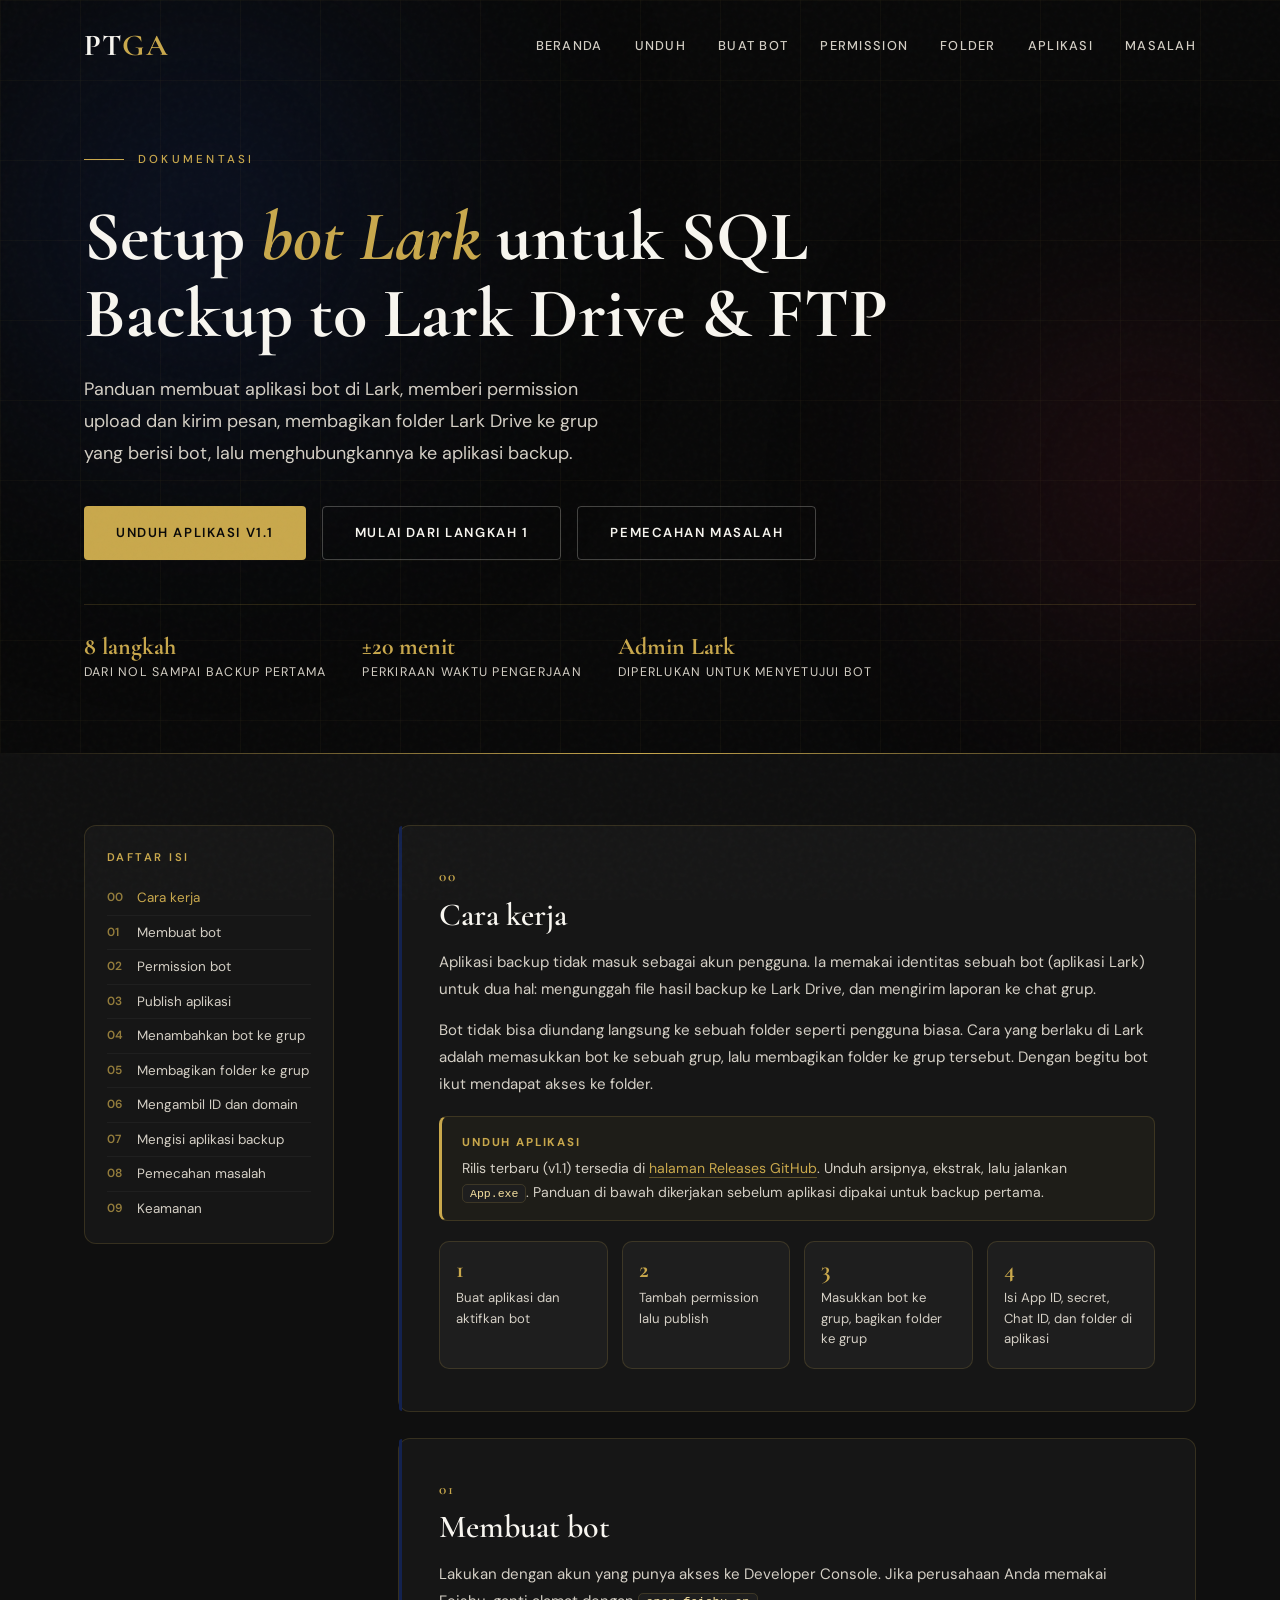
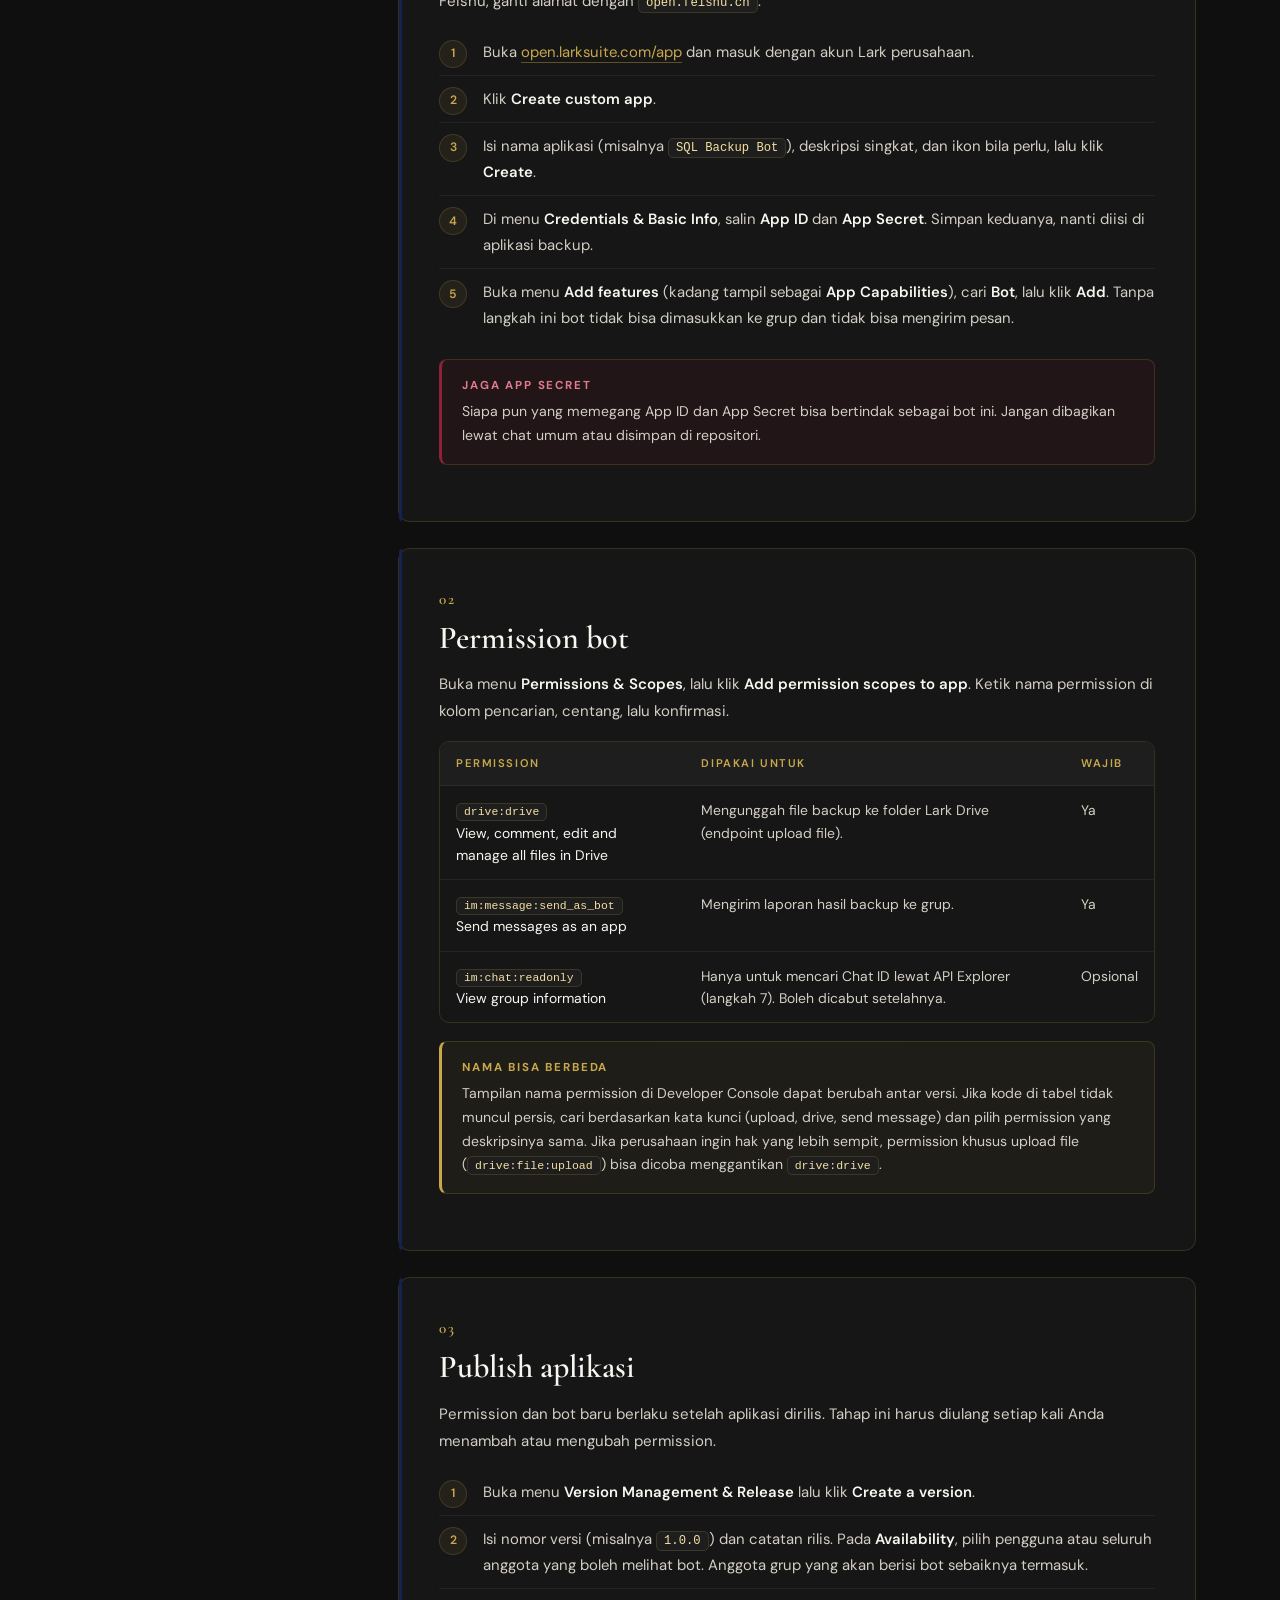
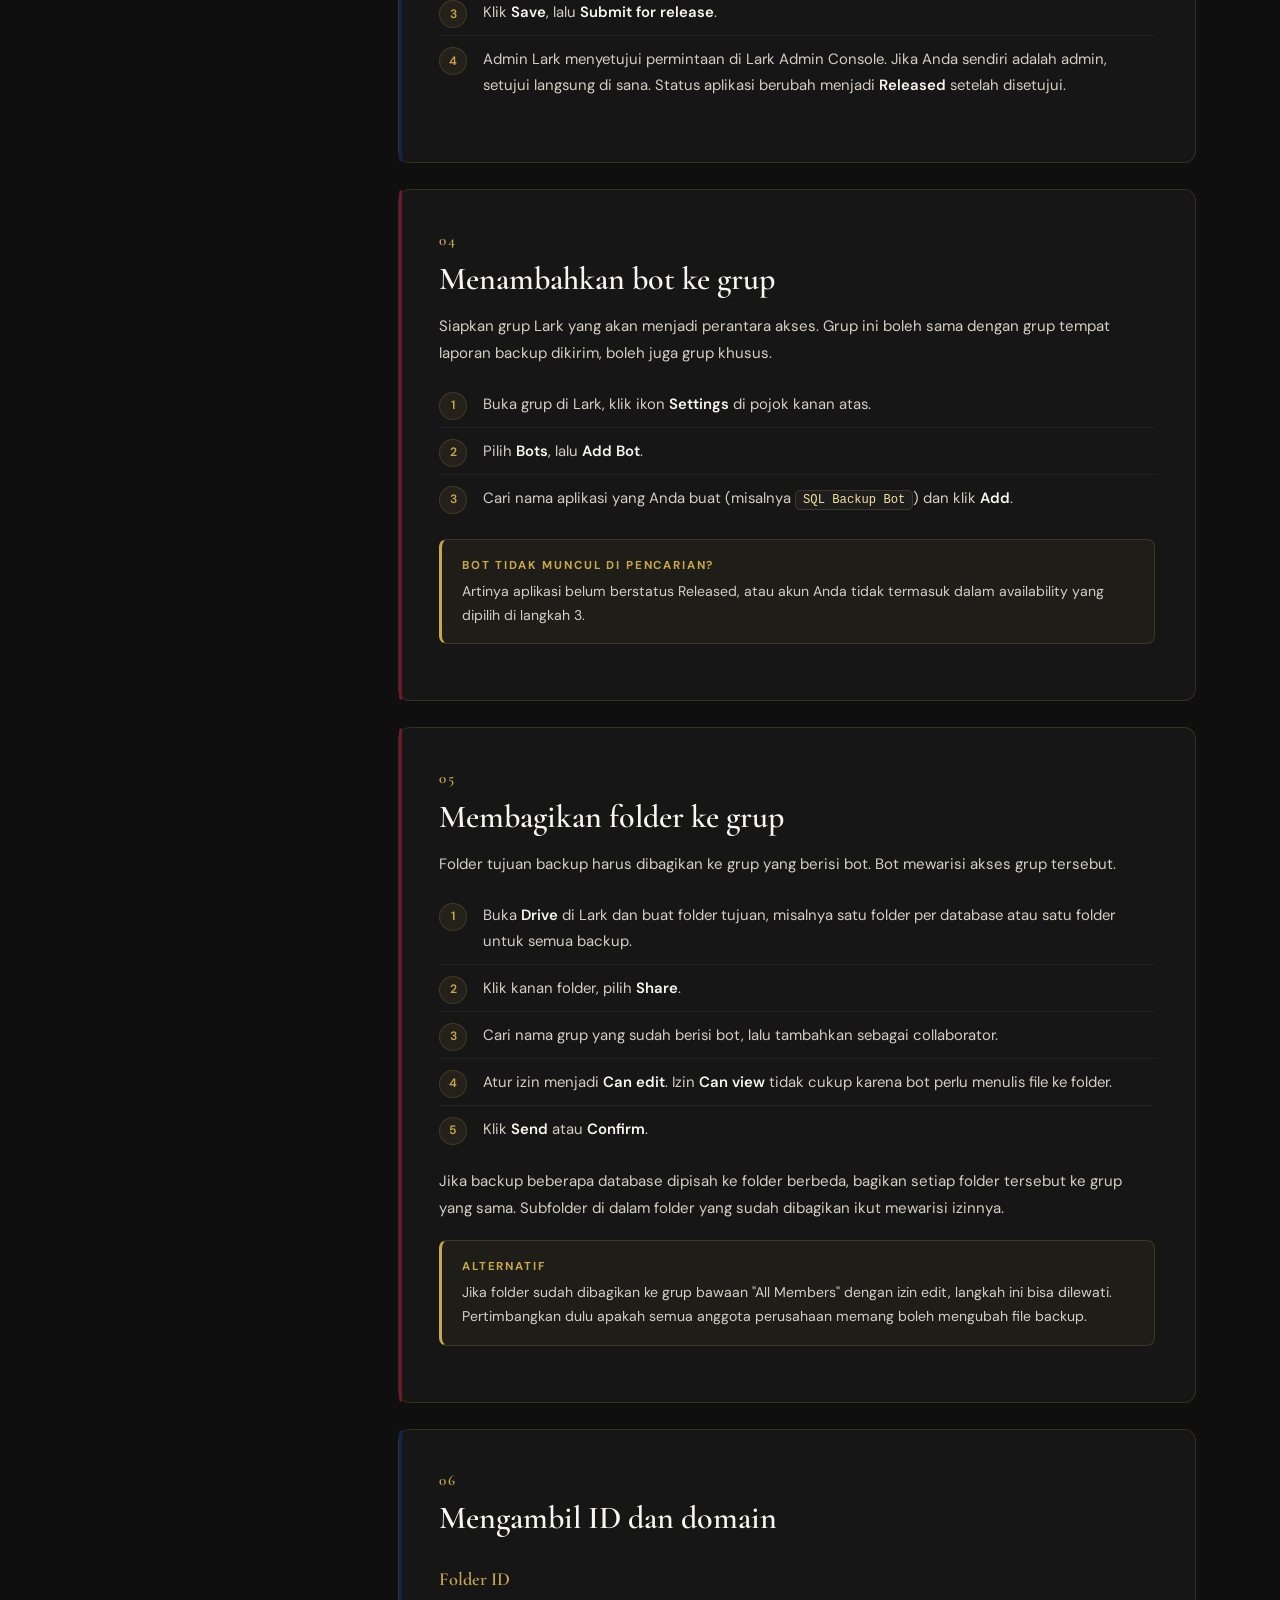
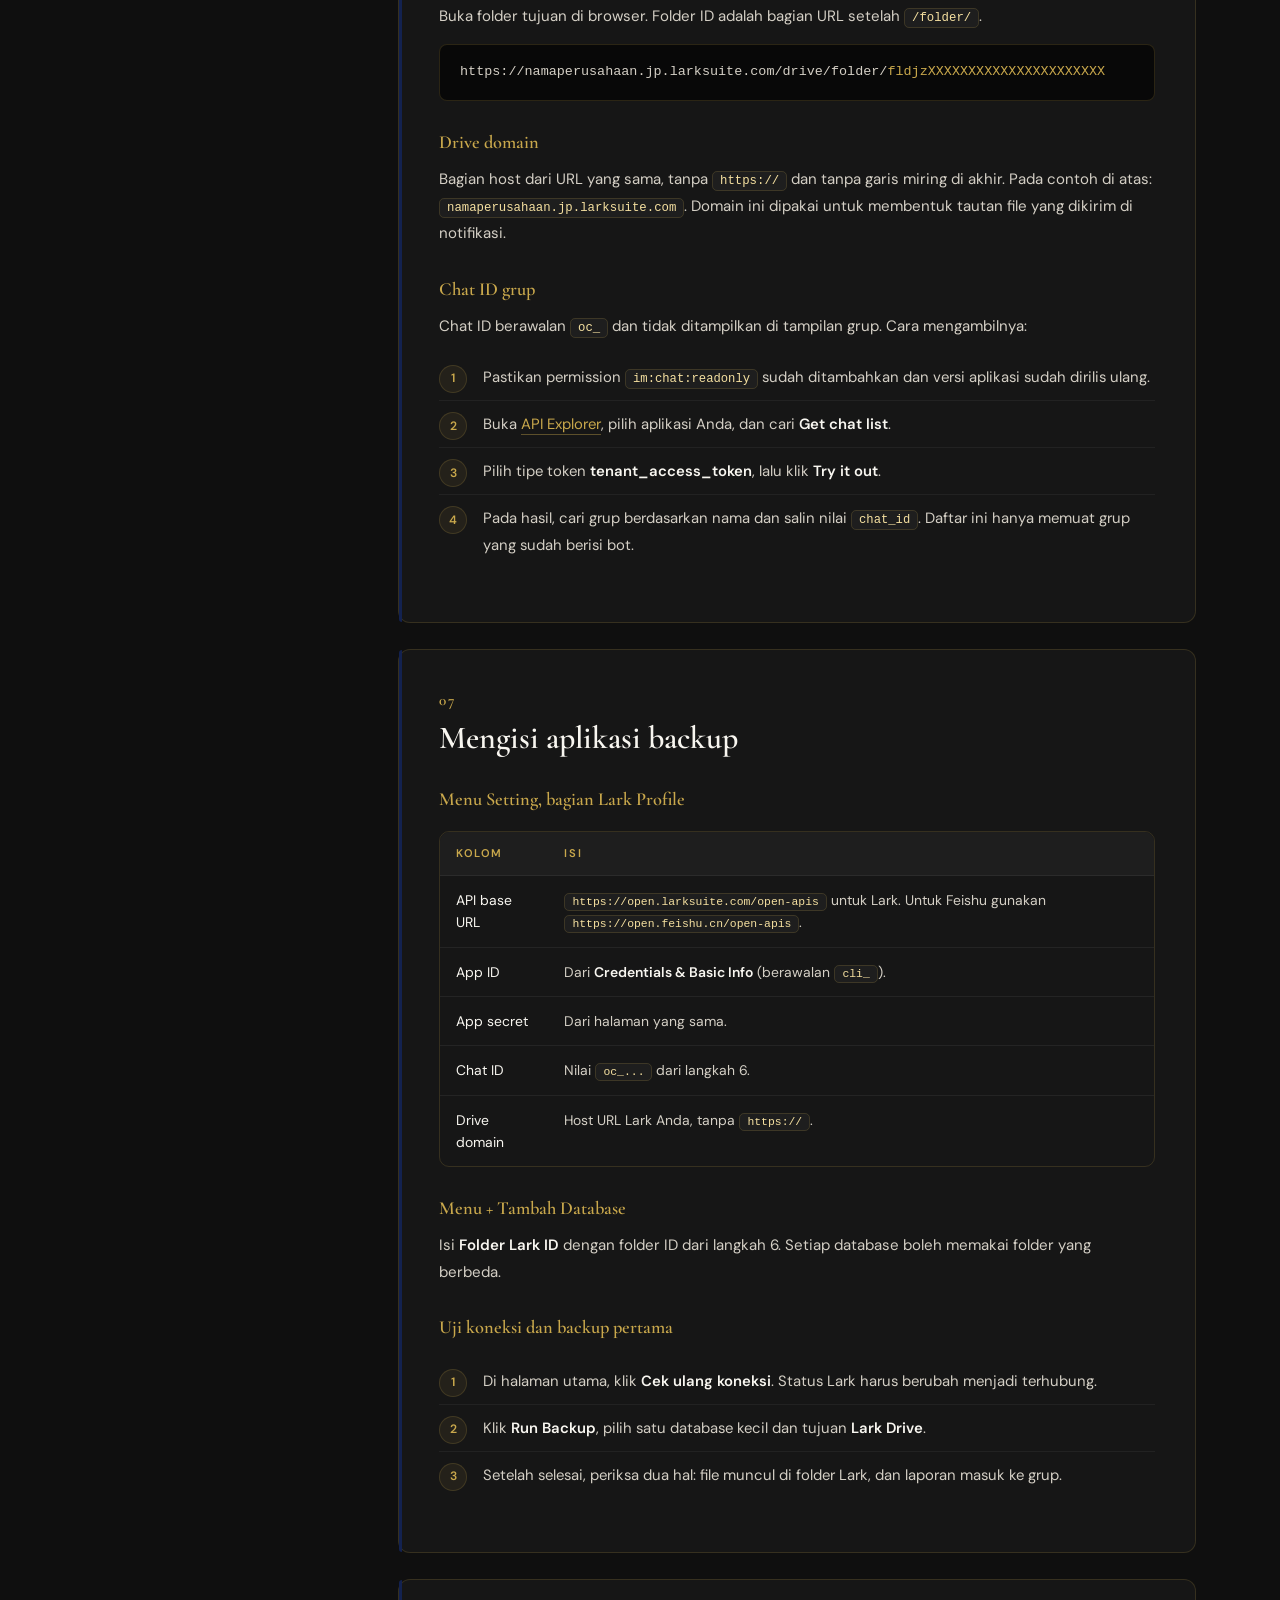
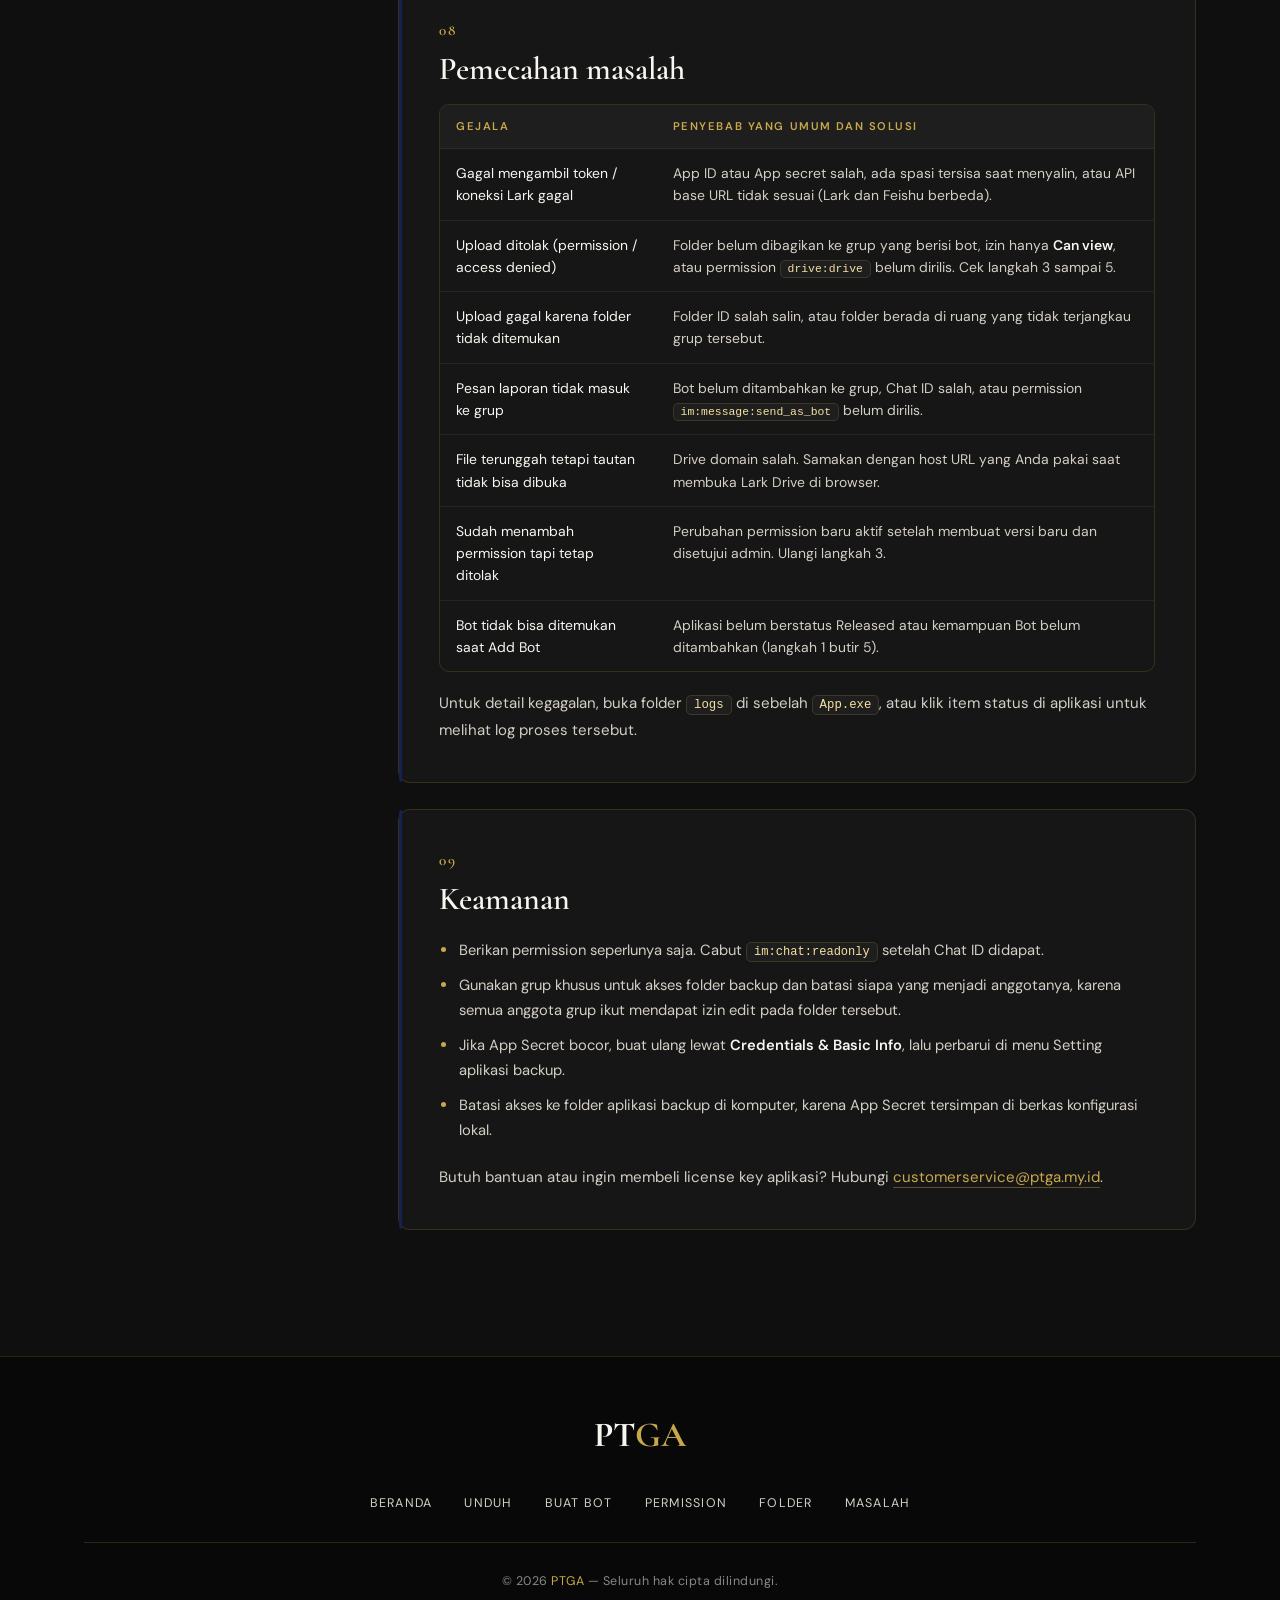
==== FALBackup/index.html @ ac0c4cf2 "uhuy" ====
<!DOCTYPE html>
<html lang="id">
<head>
<meta charset="UTF-8" />
<meta name="viewport" content="width=device-width, initial-scale=1" />
<link rel="shortcut icon" href="img/logo/favico.png" type="image/x-icon">
<title>Dokumentasi Setup Bot Lark – SQL Backup to Lark Drive &amp; FTP | PTGA</title>
<meta name="description" content="Panduan membuat bot Lark, mengatur permission, membagikan folder Lark Drive ke grup, dan menghubungkannya dengan aplikasi SQL Backup to Lark Drive & FTP." />
<link rel="preconnect" href="https://fonts.googleapis.com" />
<link rel="preconnect" href="https://fonts.gstatic.com" crossorigin />
<link rel="stylesheet" href="https://fonts.googleapis.com/css2?family=Cormorant+Garamond:ital,wght@0,400;0,500;0,600;0,700;1,400;1,600&family=DM+Sans:wght@300;400;500;600&display=swap" />
<link rel="stylesheet" href="style.css">
<style>
/* Halaman dokumentasi: melengkapi style.css, memakai variabel warna yang sama */
.d-hero{position:relative;padding:150px 0 70px;overflow:hidden;background:var(--black)}
.d-hero .container{position:relative;z-index:2}
.d-hero h1{font-family:var(--fd);font-size:clamp(2.4rem,5.5vw,4.4rem);font-weight:700;line-height:1.1;color:var(--white);margin-bottom:22px;max-width:820px}
.d-hero h1 em{font-style:italic;color:var(--gold)}
.d-hero .hs{margin-bottom:36px}
.d-meta{display:flex;flex-wrap:wrap;gap:36px;padding-top:28px;border-top:1px solid var(--border);margin-top:44px}
.d-meta div{font-size:.78rem;letter-spacing:.1em;text-transform:uppercase;color:var(--white2)}
.d-meta strong{display:block;font-family:var(--fd);font-size:1.5rem;letter-spacing:0;text-transform:none;color:var(--gold);font-weight:700;line-height:1.2}

.d-wrap{background:var(--dark);position:relative;padding:72px 0 100px}
.d-wrap::before{content:'';position:absolute;top:0;left:0;right:0;height:1px;background:linear-gradient(90deg,transparent,var(--gold),transparent)}
.d-grid{display:grid;grid-template-columns:250px minmax(0,1fr);gap:64px;align-items:start}
@media(max-width:960px){.d-grid{grid-template-columns:minmax(0,1fr);gap:36px}}

/* Daftar isi */
.toc{position:sticky;top:96px;background:var(--dark2);border:1px solid var(--border);border-radius:var(--radius);padding:22px 22px 18px}
.toc h4{font-size:.7rem;letter-spacing:.22em;text-transform:uppercase;color:var(--gold);font-weight:600;margin-bottom:14px}
.toc ol{list-style:none;counter-reset:t -1}
.toc li{counter-increment:t}
.toc a{display:flex;gap:10px;font-size:.84rem;color:var(--white2);padding:7px 0;border-bottom:1px solid rgba(255,255,255,.04);transition:color var(--tr);line-height:1.45}
.toc li:last-child a{border-bottom:none}
.toc a::before{content:counter(t,decimal-leading-zero);color:var(--gold);opacity:.7;font-size:.74rem;font-weight:600;padding-top:1px;min-width:20px}
.toc a:hover,.toc a.act{color:var(--gold)}
@media(max-width:960px){.toc{position:static}}

/* Langkah */
.dstep{background:var(--dark2);border:1px solid var(--border);border-radius:var(--radius);padding:38px 40px;margin-bottom:26px;position:relative;scroll-margin-top:96px}
.dstep::before{content:'';position:absolute;top:0;left:0;width:3px;height:100%;background:var(--navy2);border-radius:var(--radius) 0 0 var(--radius)}
.dstep.m::before{background:var(--maroon)}
.dnum{font-family:var(--fd);font-size:.95rem;font-weight:600;color:var(--gold);letter-spacing:.12em;margin-bottom:6px;display:block}
.dstep h2{font-family:var(--fd);font-size:clamp(1.5rem,2.6vw,2rem);font-weight:600;color:var(--white);line-height:1.2;margin-bottom:14px}
.dstep h3{font-family:var(--fd);font-size:1.15rem;font-weight:600;color:var(--gold);margin:26px 0 8px}
.dstep p{font-size:.94rem;color:var(--white2);line-height:1.8;margin-bottom:14px}
.dstep p:last-child{margin-bottom:0}
.dstep ol.sl{list-style:none;counter-reset:s;margin:14px 0 16px}
.dstep ol.sl>li{counter-increment:s;position:relative;padding:10px 0 10px 44px;font-size:.93rem;color:var(--white2);line-height:1.75;border-bottom:1px solid rgba(255,255,255,.05)}
.dstep ol.sl>li:last-child{border-bottom:none}
.dstep ol.sl>li::before{content:counter(s);position:absolute;left:0;top:11px;width:28px;height:28px;border:1px solid var(--border);background:rgba(201,168,76,.08);color:var(--gold);border-radius:50%;display:flex;align-items:center;justify-content:center;font-size:.76rem;font-weight:600}
.dstep ul.bl{list-style:none;margin:10px 0 16px}
.dstep ul.bl li{position:relative;padding:5px 0 5px 20px;font-size:.92rem;color:var(--white2);line-height:1.7}
.dstep ul.bl li::before{content:'';position:absolute;left:2px;top:14px;width:5px;height:5px;background:var(--gold);border-radius:50%}
.dstep a.lnk{color:var(--gold);border-bottom:1px solid rgba(201,168,76,.4);transition:var(--tr)}
.dstep a.lnk:hover{color:var(--gold2);border-color:var(--gold2)}
b.ui{font-weight:600;color:var(--white)}
.dstep code,.dstep .cd2{font-family:ui-monospace,SFMono-Regular,Consolas,Menlo,monospace;font-size:.82em;background:var(--dark3);border:1px solid var(--border);color:var(--gold3);padding:2px 7px;border-radius:5px;word-break:break-word}
.dstep pre{background:var(--black);border:1px solid var(--border);border-radius:8px;padding:16px 20px;margin:14px 0 18px;overflow-x:auto}
.dstep pre code{background:none;border:none;padding:0;font-size:.84rem;color:var(--white2);white-space:pre}
.dstep pre .h{color:var(--gold)}

/* Catatan */
.note{border:1px solid var(--border);border-left:3px solid var(--gold);background:rgba(201,168,76,.05);border-radius:8px;padding:16px 20px;margin:18px 0}
.note.w{border-left-color:var(--maroon2);background:rgba(107,26,42,.14)}
.note strong{display:block;font-size:.72rem;letter-spacing:.16em;text-transform:uppercase;color:var(--gold);margin-bottom:4px}
.note.w strong{color:#e07a8d}
.dstep .note p{font-size:.88rem;margin:0;line-height:1.7}

/* Tabel */
.tw{overflow-x:auto;margin:16px 0 18px;border:1px solid var(--border);border-radius:10px}
.dstep table{width:100%;border-collapse:collapse;min-width:560px}
.dstep th{text-align:left;font-size:.7rem;letter-spacing:.14em;text-transform:uppercase;color:var(--gold);background:var(--dark3);padding:12px 16px;font-weight:600}
.dstep td{padding:13px 16px;font-size:.87rem;color:var(--white2);line-height:1.6;border-top:1px solid rgba(255,255,255,.06);vertical-align:top}
.dstep td:first-child{color:var(--white)}

/* Alur ringkas */
.flow{display:grid;grid-template-columns:repeat(4,1fr);gap:14px;margin:20px 0 4px}
@media(max-width:700px){.flow{grid-template-columns:1fr 1fr}}
.flow div{background:var(--dark3);border:1px solid var(--border);border-radius:10px;padding:16px 16px 18px}
.flow span{font-family:var(--fd);font-size:1.5rem;color:var(--gold);font-weight:700;line-height:1;display:block;margin-bottom:6px}
.flow p{font-size:.82rem!important;margin:0!important;line-height:1.55!important}

@media(max-width:600px){.dstep{padding:28px 22px}.d-hero{padding-top:120px}}
</style>
</head>
<body>

<nav id="nb">
  <div class="container">
    <div class="ni">
      <a href="index.html" class="nl">PT<span>GA</span></a>
      <div class="nlinks">
        <a href="index.html">Beranda</a>
        <a href="https://github.com/dafaprasetya/FTP-LARK-Backup-SQL-Release/releases/tag/v1.1" target="_blank" rel="noopener">Unduh</a>
        <a href="#bot">Buat Bot</a>
        <a href="#permission">Permission</a>
        <a href="#folder">Folder</a>
        <a href="#aplikasi">Aplikasi</a>
        <a href="#masalah">Masalah</a>
      </div>
      <button class="hbg" id="hbg" aria-label="Menu"><span></span><span></span><span></span></button>
    </div>
  </div>
  <div class="mm" id="mm">
    <a href="index.html">Beranda</a>
    <a href="https://github.com/dafaprasetya/FTP-LARK-Backup-SQL-Release/releases/tag/v1.1" target="_blank" rel="noopener">Unduh</a>
    <a href="#bot">Buat Bot</a>
    <a href="#permission">Permission</a>
    <a href="#folder">Folder</a>
    <a href="#aplikasi">Aplikasi</a>
    <a href="#masalah">Masalah</a>
  </div>
</nav>

<header class="d-hero">
  <div class="orb o1"></div>
  <div class="orb o2"></div>
  <div class="hgrid"></div>
  <div class="container">
    <div class="hey"><span class="heyline"></span><span class="heytext">Dokumentasi</span></div>
    <h1>Setup <em>bot Lark</em> untuk SQL Backup to Lark Drive &amp; FTP</h1>
    <p class="hs">Panduan membuat aplikasi bot di Lark, memberi permission upload dan kirim pesan, membagikan folder Lark Drive ke grup yang berisi bot, lalu menghubungkannya ke aplikasi backup.</p>
    <div class="hcta">
      <a href="https://github.com/dafaprasetya/FTP-LARK-Backup-SQL-Release/releases/tag/v1.1" class="btn-p" target="_blank" rel="noopener">Unduh aplikasi v1.1</a>
      <a href="#bot" class="btn-o">Mulai dari langkah 1</a>
      <a href="#masalah" class="btn-o">Pemecahan masalah</a>
    </div>
    <div class="d-meta">
      <div><strong>8 langkah</strong>dari nol sampai backup pertama</div>
      <div><strong>±20 menit</strong>perkiraan waktu pengerjaan</div>
      <div><strong>Admin Lark</strong>diperlukan untuk menyetujui bot</div>
    </div>
  </div>
</header>

<main class="d-wrap">
  <div class="container">
    <div class="d-grid">

      <aside>
        <div class="toc">
          <h4>Daftar isi</h4>
          <ol>
            <li><a href="#ringkasan">Cara kerja</a></li>
            <li><a href="#bot">Membuat bot</a></li>
            <li><a href="#permission">Permission bot</a></li>
            <li><a href="#publish">Publish aplikasi</a></li>
            <li><a href="#grup">Menambahkan bot ke grup</a></li>
            <li><a href="#folder">Membagikan folder ke grup</a></li>
            <li><a href="#id">Mengambil ID dan domain</a></li>
            <li><a href="#aplikasi">Mengisi aplikasi backup</a></li>
            <li><a href="#masalah">Pemecahan masalah</a></li>
            <li><a href="#keamanan">Keamanan</a></li>
          </ol>
        </div>
      </aside>

      <div>

        <section class="dstep" id="ringkasan">
          <span class="dnum">00</span>
          <h2>Cara kerja</h2>
          <p>Aplikasi backup tidak masuk sebagai akun pengguna. Ia memakai identitas sebuah bot (aplikasi Lark) untuk dua hal: mengunggah file hasil backup ke Lark Drive, dan mengirim laporan ke chat grup.</p>
          <p>Bot tidak bisa diundang langsung ke sebuah folder seperti pengguna biasa. Cara yang berlaku di Lark adalah memasukkan bot ke sebuah grup, lalu membagikan folder ke grup tersebut. Dengan begitu bot ikut mendapat akses ke folder.</p>
          <div class="note"><strong>Unduh aplikasi</strong><p>Rilis terbaru (v1.1) tersedia di <a class="lnk" href="https://github.com/dafaprasetya/FTP-LARK-Backup-SQL-Release/releases/tag/v1.1" target="_blank" rel="noopener">halaman Releases GitHub</a>. Unduh arsipnya, ekstrak, lalu jalankan <code>App.exe</code>. Panduan di bawah dikerjakan sebelum aplikasi dipakai untuk backup pertama.</p></div>
          <div class="flow">
            <div><span>1</span><p>Buat aplikasi dan aktifkan bot</p></div>
            <div><span>2</span><p>Tambah permission lalu publish</p></div>
            <div><span>3</span><p>Masukkan bot ke grup, bagikan folder ke grup</p></div>
            <div><span>4</span><p>Isi App ID, secret, Chat ID, dan folder di aplikasi</p></div>
          </div>
        </section>

        <section class="dstep" id="bot">
          <span class="dnum">01</span>
          <h2>Membuat bot</h2>
          <p>Lakukan dengan akun yang punya akses ke Developer Console. Jika perusahaan Anda memakai Feishu, ganti alamat dengan <code>open.feishu.cn</code>.</p>
          <ol class="sl">
            <li>Buka <a class="lnk" href="https://open.larksuite.com/app" target="_blank" rel="noopener">open.larksuite.com/app</a> dan masuk dengan akun Lark perusahaan.</li>
            <li>Klik <b class="ui">Create custom app</b>.</li>
            <li>Isi nama aplikasi (misalnya <code>SQL Backup Bot</code>), deskripsi singkat, dan ikon bila perlu, lalu klik <b class="ui">Create</b>.</li>
            <li>Di menu <b class="ui">Credentials &amp; Basic Info</b>, salin <b class="ui">App ID</b> dan <b class="ui">App Secret</b>. Simpan keduanya, nanti diisi di aplikasi backup.</li>
            <li>Buka menu <b class="ui">Add features</b> (kadang tampil sebagai <b class="ui">App Capabilities</b>), cari <b class="ui">Bot</b>, lalu klik <b class="ui">Add</b>. Tanpa langkah ini bot tidak bisa dimasukkan ke grup dan tidak bisa mengirim pesan.</li>
          </ol>
          <div class="note w"><strong>Jaga App Secret</strong><p>Siapa pun yang memegang App ID dan App Secret bisa bertindak sebagai bot ini. Jangan dibagikan lewat chat umum atau disimpan di repositori.</p></div>
        </section>

        <section class="dstep" id="permission">
          <span class="dnum">02</span>
          <h2>Permission bot</h2>
          <p>Buka menu <b class="ui">Permissions &amp; Scopes</b>, lalu klik <b class="ui">Add permission scopes to app</b>. Ketik nama permission di kolom pencarian, centang, lalu konfirmasi.</p>
          <div class="tw">
            <table>
              <thead><tr><th>Permission</th><th>Dipakai untuk</th><th>Wajib</th></tr></thead>
              <tbody>
                <tr><td><code>drive:drive</code><br>View, comment, edit and manage all files in Drive</td><td>Mengunggah file backup ke folder Lark Drive (endpoint upload file).</td><td>Ya</td></tr>
                <tr><td><code>im:message:send_as_bot</code><br>Send messages as an app</td><td>Mengirim laporan hasil backup ke grup.</td><td>Ya</td></tr>
                <tr><td><code>im:chat:readonly</code><br>View group information</td><td>Hanya untuk mencari Chat ID lewat API Explorer (langkah 7). Boleh dicabut setelahnya.</td><td>Opsional</td></tr>
              </tbody>
            </table>
          </div>
          <div class="note"><strong>Nama bisa berbeda</strong><p>Tampilan nama permission di Developer Console dapat berubah antar versi. Jika kode di tabel tidak muncul persis, cari berdasarkan kata kunci (upload, drive, send message) dan pilih permission yang deskripsinya sama. Jika perusahaan ingin hak yang lebih sempit, permission khusus upload file (<code>drive:file:upload</code>) bisa dicoba menggantikan <code>drive:drive</code>.</p></div>
        </section>

        <section class="dstep" id="publish">
          <span class="dnum">03</span>
          <h2>Publish aplikasi</h2>
          <p>Permission dan bot baru berlaku setelah aplikasi dirilis. Tahap ini harus diulang setiap kali Anda menambah atau mengubah permission.</p>
          <ol class="sl">
            <li>Buka menu <b class="ui">Version Management &amp; Release</b> lalu klik <b class="ui">Create a version</b>.</li>
            <li>Isi nomor versi (misalnya <code>1.0.0</code>) dan catatan rilis. Pada <b class="ui">Availability</b>, pilih pengguna atau seluruh anggota yang boleh melihat bot. Anggota grup yang akan berisi bot sebaiknya termasuk.</li>
            <li>Klik <b class="ui">Save</b>, lalu <b class="ui">Submit for release</b>.</li>
            <li>Admin Lark menyetujui permintaan di Lark Admin Console. Jika Anda sendiri adalah admin, setujui langsung di sana. Status aplikasi berubah menjadi <b class="ui">Released</b> setelah disetujui.</li>
          </ol>
        </section>

        <section class="dstep m" id="grup">
          <span class="dnum">04</span>
          <h2>Menambahkan bot ke grup</h2>
          <p>Siapkan grup Lark yang akan menjadi perantara akses. Grup ini boleh sama dengan grup tempat laporan backup dikirim, boleh juga grup khusus.</p>
          <ol class="sl">
            <li>Buka grup di Lark, klik ikon <b class="ui">Settings</b> di pojok kanan atas.</li>
            <li>Pilih <b class="ui">Bots</b>, lalu <b class="ui">Add Bot</b>.</li>
            <li>Cari nama aplikasi yang Anda buat (misalnya <code>SQL Backup Bot</code>) dan klik <b class="ui">Add</b>.</li>
          </ol>
          <div class="note"><strong>Bot tidak muncul di pencarian?</strong><p>Artinya aplikasi belum berstatus Released, atau akun Anda tidak termasuk dalam availability yang dipilih di langkah 3.</p></div>
        </section>

        <section class="dstep m" id="folder">
          <span class="dnum">05</span>
          <h2>Membagikan folder ke grup</h2>
          <p>Folder tujuan backup harus dibagikan ke grup yang berisi bot. Bot mewarisi akses grup tersebut.</p>
          <ol class="sl">
            <li>Buka <b class="ui">Drive</b> di Lark dan buat folder tujuan, misalnya satu folder per database atau satu folder untuk semua backup.</li>
            <li>Klik kanan folder, pilih <b class="ui">Share</b>.</li>
            <li>Cari nama grup yang sudah berisi bot, lalu tambahkan sebagai collaborator.</li>
            <li>Atur izin menjadi <b class="ui">Can edit</b>. Izin <b class="ui">Can view</b> tidak cukup karena bot perlu menulis file ke folder.</li>
            <li>Klik <b class="ui">Send</b> atau <b class="ui">Confirm</b>.</li>
          </ol>
          <p>Jika backup beberapa database dipisah ke folder berbeda, bagikan setiap folder tersebut ke grup yang sama. Subfolder di dalam folder yang sudah dibagikan ikut mewarisi izinnya.</p>
          <div class="note"><strong>Alternatif</strong><p>Jika folder sudah dibagikan ke grup bawaan "All Members" dengan izin edit, langkah ini bisa dilewati. Pertimbangkan dulu apakah semua anggota perusahaan memang boleh mengubah file backup.</p></div>
        </section>

        <section class="dstep" id="id">
          <span class="dnum">06</span>
          <h2>Mengambil ID dan domain</h2>

          <h3>Folder ID</h3>
          <p>Buka folder tujuan di browser. Folder ID adalah bagian URL setelah <code>/folder/</code>.</p>
<pre><code>https://namaperusahaan.jp.larksuite.com/drive/folder/<span class="h">fldjzXXXXXXXXXXXXXXXXXXXXXX</span></code></pre>

          <h3>Drive domain</h3>
          <p>Bagian host dari URL yang sama, tanpa <code>https://</code> dan tanpa garis miring di akhir. Pada contoh di atas: <code>namaperusahaan.jp.larksuite.com</code>. Domain ini dipakai untuk membentuk tautan file yang dikirim di notifikasi.</p>

          <h3>Chat ID grup</h3>
          <p>Chat ID berawalan <code>oc_</code> dan tidak ditampilkan di tampilan grup. Cara mengambilnya:</p>
          <ol class="sl">
            <li>Pastikan permission <code>im:chat:readonly</code> sudah ditambahkan dan versi aplikasi sudah dirilis ulang.</li>
            <li>Buka <a class="lnk" href="https://open.larksuite.com/api-explorer" target="_blank" rel="noopener">API Explorer</a>, pilih aplikasi Anda, dan cari <b class="ui">Get chat list</b>.</li>
            <li>Pilih tipe token <b class="ui">tenant_access_token</b>, lalu klik <b class="ui">Try it out</b>.</li>
            <li>Pada hasil, cari grup berdasarkan nama dan salin nilai <code>chat_id</code>. Daftar ini hanya memuat grup yang sudah berisi bot.</li>
          </ol>
        </section>

        <section class="dstep" id="aplikasi">
          <span class="dnum">07</span>
          <h2>Mengisi aplikasi backup</h2>
          <h3>Menu Setting, bagian Lark Profile</h3>
          <div class="tw">
            <table>
              <thead><tr><th>Kolom</th><th>Isi</th></tr></thead>
              <tbody>
                <tr><td>API base URL</td><td><code>https://open.larksuite.com/open-apis</code> untuk Lark. Untuk Feishu gunakan <code>https://open.feishu.cn/open-apis</code>.</td></tr>
                <tr><td>App ID</td><td>Dari <b class="ui">Credentials &amp; Basic Info</b> (berawalan <code>cli_</code>).</td></tr>
                <tr><td>App secret</td><td>Dari halaman yang sama.</td></tr>
                <tr><td>Chat ID</td><td>Nilai <code>oc_...</code> dari langkah 6.</td></tr>
                <tr><td>Drive domain</td><td>Host URL Lark Anda, tanpa <code>https://</code>.</td></tr>
              </tbody>
            </table>
          </div>

          <h3>Menu + Tambah Database</h3>
          <p>Isi <b class="ui">Folder Lark ID</b> dengan folder ID dari langkah 6. Setiap database boleh memakai folder yang berbeda.</p>

          <h3>Uji koneksi dan backup pertama</h3>
          <ol class="sl">
            <li>Di halaman utama, klik <b class="ui">Cek ulang koneksi</b>. Status Lark harus berubah menjadi terhubung.</li>
            <li>Klik <b class="ui">Run Backup</b>, pilih satu database kecil dan tujuan <b class="ui">Lark Drive</b>.</li>
            <li>Setelah selesai, periksa dua hal: file muncul di folder Lark, dan laporan masuk ke grup.</li>
          </ol>
        </section>

        <section class="dstep" id="masalah">
          <span class="dnum">08</span>
          <h2>Pemecahan masalah</h2>
          <div class="tw">
            <table>
              <thead><tr><th>Gejala</th><th>Penyebab yang umum dan solusi</th></tr></thead>
              <tbody>
                <tr><td>Gagal mengambil token / koneksi Lark gagal</td><td>App ID atau App secret salah, ada spasi tersisa saat menyalin, atau API base URL tidak sesuai (Lark dan Feishu berbeda).</td></tr>
                <tr><td>Upload ditolak (permission / access denied)</td><td>Folder belum dibagikan ke grup yang berisi bot, izin hanya <b class="ui">Can view</b>, atau permission <code>drive:drive</code> belum dirilis. Cek langkah 3 sampai 5.</td></tr>
                <tr><td>Upload gagal karena folder tidak ditemukan</td><td>Folder ID salah salin, atau folder berada di ruang yang tidak terjangkau grup tersebut.</td></tr>
                <tr><td>Pesan laporan tidak masuk ke grup</td><td>Bot belum ditambahkan ke grup, Chat ID salah, atau permission <code>im:message:send_as_bot</code> belum dirilis.</td></tr>
                <tr><td>File terunggah tetapi tautan tidak bisa dibuka</td><td>Drive domain salah. Samakan dengan host URL yang Anda pakai saat membuka Lark Drive di browser.</td></tr>
                <tr><td>Sudah menambah permission tapi tetap ditolak</td><td>Perubahan permission baru aktif setelah membuat versi baru dan disetujui admin. Ulangi langkah 3.</td></tr>
                <tr><td>Bot tidak bisa ditemukan saat Add Bot</td><td>Aplikasi belum berstatus Released atau kemampuan Bot belum ditambahkan (langkah 1 butir 5).</td></tr>
              </tbody>
            </table>
          </div>
          <p>Untuk detail kegagalan, buka folder <code>logs</code> di sebelah <code>App.exe</code>, atau klik item status di aplikasi untuk melihat log proses tersebut.</p>
        </section>

        <section class="dstep" id="keamanan">
          <span class="dnum">09</span>
          <h2>Keamanan</h2>
          <ul class="bl">
            <li>Berikan permission seperlunya saja. Cabut <code>im:chat:readonly</code> setelah Chat ID didapat.</li>
            <li>Gunakan grup khusus untuk akses folder backup dan batasi siapa yang menjadi anggotanya, karena semua anggota grup ikut mendapat izin edit pada folder tersebut.</li>
            <li>Jika App Secret bocor, buat ulang lewat <b class="ui">Credentials &amp; Basic Info</b>, lalu perbarui di menu Setting aplikasi backup.</li>
            <li>Batasi akses ke folder aplikasi backup di komputer, karena App Secret tersimpan di berkas konfigurasi lokal.</li>
          </ul>
          <p>Butuh bantuan atau ingin membeli license key aplikasi? Hubungi <a class="lnk" href="mailto:customerservice@ptga.my.id">customerservice@ptga.my.id</a>.</p>
        </section>

      </div>
    </div>
  </div>
</main>

<footer id="footer">
  <div class="container">
    <div class="fi">
      <div class="flogo">PT<span>GA</span></div>
      <nav class="flinks">
        <a href="index.html">Beranda</a>
        <a href="https://github.com/dafaprasetya/FTP-LARK-Backup-SQL-Release/releases/tag/v1.1" target="_blank" rel="noopener">Unduh</a>
        <a href="#bot">Buat Bot</a>
        <a href="#permission">Permission</a>
        <a href="#folder">Folder</a>
        <a href="#masalah">Masalah</a>
      </nav>
      <div class="fdiv"></div>
      <p class="fcopy">&copy; <span id="yr"></span> <span style="color:var(--gold)">PTGA</span> &mdash; Seluruh hak cipta dilindungi.</p>
    </div>
  </div>
</footer>

<script>
(function(){
  'use strict';
  document.getElementById('yr').textContent = new Date().getFullYear();

  var nb = document.getElementById('nb');
  window.addEventListener('scroll', function(){
    nb.classList[window.scrollY > 40 ? 'add' : 'remove']('sc');
  }, {passive:true});

  var hbg = document.getElementById('hbg'), mm = document.getElementById('mm');
  hbg.addEventListener('click', function(){ hbg.classList.toggle('open'); mm.classList.toggle('open'); });
  mm.querySelectorAll('a').forEach(function(a){
    a.addEventListener('click', function(){ hbg.classList.remove('open'); mm.classList.remove('open'); });
  });

  /* Sorot item daftar isi sesuai posisi scroll */
  var secs = document.querySelectorAll('.dstep');
  var links = document.querySelectorAll('.toc a');
  function mark(){
    var y = window.scrollY + 140, cur = '';
    secs.forEach(function(s){ if (y >= s.offsetTop) cur = s.id; });
    links.forEach(function(a){ a.classList[a.getAttribute('href') === '#' + cur ? 'add' : 'remove']('act'); });
  }
  window.addEventListener('scroll', mark, {passive:true});
  mark();
})();
</script>
</body>
</html>
---- FALBackup/style.css ----
/* style.css — non-critical styles loaded async */
:root {
    --black:#080808; --dark:#0f0f0f; --dark2:#161616; --dark3:#1e1e1e;
    --navy:#0d1b3e; --navy2:#132250; --maroon:#6b1a2a; --maroon2:#8b2237;
    --gold:#c9a84c; --gold2:#e8c96a; --gold3:#f5e0a0;
    --white:#f8f6f0; --white2:#d4cfc5; --gray:#888;
    --border:rgba(201,168,76,0.18); --radius:12px;
    --fd:'Cormorant Garamond',Georgia,serif;
    --fb:'DM Sans',sans-serif;
    --tr:0.38s cubic-bezier(0.4,0,0.2,1);
}
*,*::before,*::after{box-sizing:border-box;margin:0;padding:0}
html{scroll-behavior:smooth}
body{background:var(--black);color:var(--white);font-family:var(--fb);font-weight:400;line-height:1.7;overflow-x:hidden}
img{display:block;max-width:100%}
a{color:inherit;text-decoration:none}
button{cursor:pointer;font-family:var(--fb)}
ul{list-style:none}
::-webkit-scrollbar{width:5px}
::-webkit-scrollbar-track{background:var(--dark)}
::-webkit-scrollbar-thumb{background:var(--gold);border-radius:4px}

/* Noise texture - only on non-mobile for performance */
@media(min-width:769px){
  body::before{content:'';position:fixed;inset:0;background-image:url("data:image/svg+xml,%3Csvg viewBox='0 0 200 200' xmlns='http://www.w3.org/2000/svg'%3E%3Cfilter id='n'%3E%3CfeTurbulence type='fractalNoise' baseFrequency='0.9' numOctaves='4' stitchTiles='stitch'/%3E%3C/filter%3E%3Crect width='100%25' height='100%25' filter='url(%23n)' opacity='0.04'/%3E%3C/svg%3E");pointer-events:none;z-index:9999;opacity:.6}
}

/* === UTILS === */
.container{max-width:1160px;margin:0 auto;padding:0 24px}
.section{padding:100px 0}
.tag{display:inline-block;font-size:.72rem;letter-spacing:.22em;text-transform:uppercase;color:var(--gold);font-weight:500;margin-bottom:14px;opacity:.85}
.tag::before{content:'— '}.tag::after{content:' —'}
.section-title{font-family:var(--fd);font-size:clamp(2rem,4vw,3.4rem);font-weight:600;line-height:1.15;color:var(--white);margin-bottom:16px}
.section-sub{font-size:1rem;color:var(--white2);max-width:560px;line-height:1.75}
.gold-line{width:56px;height:2px;background:linear-gradient(90deg,var(--gold),transparent);margin:20px 0 36px}
.gold-line.center{margin-left:auto;margin-right:auto;background:linear-gradient(90deg,transparent,var(--gold),transparent);width:80px}

/* === LANGUAGE === */
[data-lang]{display:none}
[data-lang].on{display:block}
span[data-lang],a[data-lang],button[data-lang]{display:none}
span[data-lang].on,a[data-lang].on,button[data-lang].on{display:inline}

/* === FADE UP — respect reduced motion === */
@media(prefers-reduced-motion:no-preference){
  .fu{opacity:0;transform:translateY(36px);transition:opacity .7s ease,transform .7s ease}
  .fu.vis{opacity:1;transform:translateY(0)}
  .d1{transition-delay:.1s}.d2{transition-delay:.2s}.d3{transition-delay:.3s}
  .d4{transition-delay:.4s}.d5{transition-delay:.5s}
}
@media(prefers-reduced-motion:reduce){
  .fu{opacity:1;transform:none}
}

/* === BUTTONS === */
.btn-p{display:inline-flex;align-items:center;gap:10px;background:var(--gold);color:var(--black);font-size:.82rem;font-weight:600;letter-spacing:.12em;text-transform:uppercase;padding:16px 32px;border:none;border-radius:4px;transition:var(--tr);position:relative;overflow:hidden}
.btn-p::after{content:'';position:absolute;inset:0;background:rgba(255,255,255,.12);transform:translateX(-100%);transition:transform .4s ease}
.btn-p:hover::after{transform:translateX(0)}
.btn-p:hover{transform:translateY(-2px);box-shadow:0 12px 40px rgba(201,168,76,.35)}
.btn-o{display:inline-flex;align-items:center;gap:10px;background:transparent;color:var(--white);font-size:.82rem;font-weight:600;letter-spacing:.12em;text-transform:uppercase;padding:15px 32px;border:1px solid rgba(248,246,240,.25);border-radius:4px;transition:var(--tr)}
.btn-o:hover{border-color:var(--gold);color:var(--gold);transform:translateY(-2px)}

/* === NAVBAR === */
#nb{position:fixed;top:0;left:0;right:0;z-index:100;padding:20px 0;transition:var(--tr)}
#nb.sc{background:rgba(8,8,8,.92);backdrop-filter:blur(16px);-webkit-backdrop-filter:blur(16px);border-bottom:1px solid var(--border);padding:14px 0}
.ni{display:flex;align-items:center;justify-content:space-between}
.nl{font-family:var(--fd);font-size:1.9rem;font-weight:700;letter-spacing:.04em;color:var(--white)}
.nl span{color:var(--gold)}
.nlinks{display:flex;gap:32px;align-items:center}
.nlinks a{font-size:.8rem;letter-spacing:.1em;text-transform:uppercase;color:var(--white2);font-weight:500;transition:color var(--tr);position:relative}
.nlinks a::after{content:'';position:absolute;bottom:-3px;left:0;right:0;height:1px;background:var(--gold);transform:scaleX(0);transition:transform var(--tr)}
.nlinks a:hover{color:var(--gold)}.nlinks a:hover::after{transform:scaleX(1)}
.lt{display:flex;gap:2px;background:rgba(255,255,255,.05);border:1px solid var(--border);border-radius:6px;padding:3px}
.lb{background:none;border:none;color:var(--white2);font-size:.72rem;font-weight:600;letter-spacing:.08em;padding:4px 10px;border-radius:4px;transition:var(--tr)}
.lb.act{background:var(--gold);color:var(--black)}.lb:hover:not(.act){color:var(--gold)}
.hbg{display:none;flex-direction:column;gap:5px;background:none;border:none;padding:6px}
.hbg span{display:block;width:24px;height:1.5px;background:var(--white);transition:var(--tr)}
.hbg.open span:nth-child(1){transform:translateY(6.5px) rotate(45deg)}
.hbg.open span:nth-child(2){opacity:0}
.hbg.open span:nth-child(3){transform:translateY(-6.5px) rotate(-45deg)}
.mm{display:none;flex-direction:column;background:rgba(8,8,8,.97);border-top:1px solid var(--border);padding:16px 24px 24px}
.mm.open{display:flex}
.mm a{font-size:.9rem;letter-spacing:.1em;text-transform:uppercase;color:var(--white2);font-weight:500;padding:12px 0;border-bottom:1px solid rgba(255,255,255,.05);transition:color var(--tr)}
.mm a:hover{color:var(--gold)}.mm .lt{margin-top:16px}
@media(max-width:900px){.nlinks,.lt{display:none}.hbg{display:flex}}

/* === HERO === */
#hero{position:relative;min-height:100vh;display:flex;align-items:center;overflow:hidden;padding-top:100px}
.orb{position:absolute;border-radius:50%;filter:blur(110px);pointer-events:none;will-change:auto}
.o1{width:640px;height:640px;background:radial-gradient(circle,rgba(13,27,62,.65) 0%,transparent 70%);top:-100px;left:-120px}
.o2{width:420px;height:420px;background:radial-gradient(circle,rgba(107,26,42,.45) 0%,transparent 70%);bottom:60px;right:-80px}
.o3{width:300px;height:300px;background:radial-gradient(circle,rgba(201,168,76,.12) 0%,transparent 70%);top:40%;right:22%}
.hgrid{position:absolute;inset:0;background-image:linear-gradient(rgba(201,168,76,.04) 1px,transparent 1px),linear-gradient(90deg,rgba(201,168,76,.04) 1px,transparent 1px);background-size:80px 80px;pointer-events:none}
.hc{position:relative;z-index:2}
.hey{display:flex;align-items:center;gap:14px;margin-bottom:28px}
.heyline{width:40px;height:1px;background:var(--gold)}
.heytext{font-size:.72rem;letter-spacing:.28em;text-transform:uppercase;color:var(--gold);font-weight:500}
.hh{font-family:var(--fd);font-size:clamp(3rem,7.5vw,6.2rem);font-weight:700;line-height:1.06;color:var(--white);margin-bottom:28px}
.hh em{font-style:italic;color:var(--gold)}
.hh .ot{-webkit-text-stroke:1.5px var(--gold2);color:transparent}
.hs{font-size:clamp(.95rem,2vw,1.12rem);color:var(--white2);max-width:520px;line-height:1.78;margin-bottom:44px}
.hcta{display:flex;gap:16px;flex-wrap:wrap}
.hstats{display:flex;gap:48px;margin-top:72px;padding-top:40px;border-top:1px solid var(--border);flex-wrap:wrap}
.hsn{font-family:var(--fd);font-size:2.4rem;font-weight:700;color:var(--gold);line-height:1}
.hsl{font-size:.78rem;letter-spacing:.1em;text-transform:uppercase;color:var(--white2);margin-top:6px}
.scr{position:absolute;bottom:40px;left:50%;transform:translateX(-50%);display:flex;flex-direction:column;align-items:center;gap:8px;font-size:.65rem;letter-spacing:.2em;text-transform:uppercase;color:var(--white2);animation:bnc 2s ease-in-out infinite}
.scr svg{width:20px}
@keyframes bnc{0%,100%{transform:translateX(-50%) translateY(0)}50%{transform:translateX(-50%) translateY(8px)}}

/* === ABOUT === */
#about{background:var(--dark);position:relative;overflow:hidden}
#about::before,#about::after{content:'';position:absolute;left:0;right:0;height:1px;background:linear-gradient(90deg,transparent,var(--gold),transparent)}
#about::before{top:0}#about::after{bottom:0}
.ag{display:grid;grid-template-columns:1fr 1fr;gap:80px;align-items:center}
@media(max-width:768px){.ag{grid-template-columns:1fr;gap:48px}}
.at p{color:var(--white2);margin-bottom:16px;font-size:.97rem;line-height:1.8}
.vm{display:flex;flex-direction:column;gap:24px}
.vmc{background:var(--dark2);border:1px solid var(--border);border-radius:var(--radius);padding:28px 32px;position:relative;overflow:hidden;transition:var(--tr)}
.vmc::before{content:'';position:absolute;top:0;left:0;width:3px;height:100%}
.vmc.vi::before{background:var(--navy2)}.vmc.mi::before{background:var(--maroon)}
.vmc:hover{transform:translateX(6px);border-color:rgba(201,168,76,.3)}
.vmc h4{font-family:var(--fd);font-size:1.15rem;font-weight:600;color:var(--gold);margin-bottom:10px}
.vmc p{font-size:.9rem;color:var(--white2);line-height:1.75;margin:0}

/* === SERVICES === */
#services{background:var(--black)}
.svh{text-align:center;margin-bottom:64px}
.svh .section-sub{margin:0 auto;text-align:center}
.svg{display:grid;grid-template-columns:repeat(3,1fr);gap:24px}
@media(max-width:900px){.svg{grid-template-columns:repeat(2,1fr)}}
@media(max-width:540px){.svg{grid-template-columns:1fr}}
.sc{background:var(--dark2);border:1px solid var(--border);border-radius:var(--radius);padding:36px 32px;position:relative;overflow:hidden;transition:var(--tr)}
.sc::after{content:'';position:absolute;inset:0;background:linear-gradient(135deg,rgba(13,27,62,.2),transparent 60%);opacity:0;transition:opacity var(--tr)}
.sc:hover{border-color:var(--gold);transform:translateY(-6px);box-shadow:0 20px 60px rgba(0,0,0,.5)}
.sc:hover::after{opacity:1}
.si{width:54px;height:54px;background:rgba(201,168,76,.1);border:1px solid var(--border);border-radius:10px;display:flex;align-items:center;justify-content:center;margin-bottom:22px;transition:var(--tr)}
.sc:hover .si{background:rgba(201,168,76,.2);border-color:var(--gold)}
.si svg{width:24px;height:24px;stroke:var(--gold);fill:none;stroke-width:1.5}
.sc h3{font-family:var(--fd);font-size:1.25rem;font-weight:600;color:var(--white);margin-bottom:12px}
.sc p{font-size:.88rem;color:var(--white2);line-height:1.72;margin:0}
.sc.ft{border-color:var(--maroon);background:linear-gradient(135deg,rgba(107,26,42,.15),var(--dark2))}
.ssi{margin-top:14px;display:flex;flex-direction:column;gap:6px}
.ssit{display:flex;align-items:center;gap:8px;font-size:.8rem;color:var(--white2)}
.ssit::before{content:'';width:5px;height:5px;background:var(--gold);border-radius:50%;flex-shrink:0}

/* === TECH === */
#techstack{background:var(--dark)}
.th{text-align:center;margin-bottom:60px}
.th .section-sub{margin:0 auto;text-align:center}
.tg{display:grid;grid-template-columns:repeat(auto-fill,minmax(140px,1fr));gap:18px}
.ti{background:var(--dark2);border:1px solid var(--border);border-radius:var(--radius);padding:24px 16px;display:flex;flex-direction:column;align-items:center;gap:12px;transition:var(--tr);cursor:default;contain:layout style}
.ti:hover{border-color:var(--gold);transform:translateY(-5px);background:rgba(201,168,76,.05)}
.ti img{width:40px;height:40px;object-fit:contain;filter:brightness(.85) saturate(.8);transition:filter var(--tr)}
.ti:hover img{filter:brightness(1) saturate(1)}
.tin{font-size:.75rem;font-weight:500;letter-spacing:.06em;color:var(--white2);text-align:center}
.ti:hover .tin{color:var(--gold)}

/* === PORTFOLIO === */
#portfolio{background:var(--black)}
.ph{text-align:center;margin-bottom:64px}
.ph .section-sub{margin:0 auto;text-align:center}
.pg{display:grid;grid-template-columns:repeat(3,1fr);gap:24px}
@media(max-width:900px){.pg{grid-template-columns:repeat(2,1fr)}}
@media(max-width:540px){.pg{grid-template-columns:1fr}}
.pc{background:var(--dark2);border:1px solid var(--border);border-radius:var(--radius);overflow:hidden;transition:var(--tr)}
.pc:hover{border-color:rgba(201,168,76,.4);transform:translateY(-6px);box-shadow:0 24px 60px rgba(0,0,0,.5)}
.pi{aspect-ratio:16/10;overflow:hidden;background:var(--navy);position:relative}
.pi img{width:100%;height:100%;object-fit:cover;transition:transform .6s ease}
.pc:hover .pi img{transform:scale(1.05)}
.pip{width:100%;height:100%;display:flex;align-items:center;justify-content:center;flex-direction:column;gap:12px;color:var(--gold);font-size:.75rem;letter-spacing:.1em;text-transform:uppercase}
.pip svg{width:36px;height:36px;stroke:var(--gold);fill:none;stroke-width:1;opacity:.5}
.pb-badge{position:absolute;top:14px;left:14px;background:var(--maroon);color:var(--white);font-size:.65rem;letter-spacing:.12em;text-transform:uppercase;padding:4px 10px;border-radius:3px;font-weight:600}
.pb{padding:24px 26px}
.pb h3{font-family:var(--fd);font-size:1.2rem;font-weight:600;color:var(--white);margin-bottom:8px}
.pb p{font-size:.85rem;color:var(--white2);line-height:1.7;margin:0}
.pt{display:flex;flex-wrap:wrap;gap:6px;margin-top:14px}
.ptag{font-size:.7rem;letter-spacing:.08em;color:var(--gold);background:rgba(201,168,76,.08);border:1px solid rgba(201,168,76,.2);padding:3px 10px;border-radius:20px}

/* === TEAM === */
#team{background:var(--dark);position:relative;overflow:hidden}
#team::before,#team::after{content:'';position:absolute;left:0;right:0;height:1px;background:linear-gradient(90deg,transparent,var(--gold),transparent)}
#team::before{top:0}#team::after{bottom:0}
.tmh{text-align:center;margin-bottom:64px}
.tmh .section-sub{margin:0 auto;text-align:center}
.tmg{display:grid;grid-template-columns:repeat(3,1fr);gap:28px}
@media(max-width:860px){.tmg{grid-template-columns:1fr;max-width:380px;margin:0 auto}}
.tmc{position:relative;background:var(--dark2);border:1px solid var(--border);border-radius:var(--radius);overflow:hidden;transition:var(--tr);text-align:center}
.tmc:hover{border-color:rgba(201,168,76,.45);transform:translateY(-8px);box-shadow:0 28px 60px rgba(0,0,0,.55)}
.tmc::before{content:'';position:absolute;top:0;left:0;right:0;height:3px;background:linear-gradient(90deg,var(--navy2),var(--gold),var(--maroon));transform:scaleX(0);transition:transform var(--tr);transform-origin:left}
.tmc:hover::before{transform:scaleX(1)}
.tpw{padding:36px 36px 0}
.tpr{width:130px;height:130px;margin:0 auto;border-radius:50%;padding:3px;background:linear-gradient(135deg,var(--gold),var(--maroon),var(--navy2));transition:var(--tr)}
.tmc:hover .tpr{background:linear-gradient(225deg,var(--gold2),var(--maroon2),var(--navy2))}
.tpi{width:100%;height:100%;border-radius:50%;overflow:hidden;background:var(--dark3);border:3px solid var(--dark2)}
.tpi img{width:100%;height:100%;object-fit:cover;object-position:top;filter:grayscale(20%);transition:filter var(--tr)}
.tmc:hover .tpi img{filter:grayscale(0%)}
.trb{display:inline-flex;align-items:center;gap:6px;margin-top:20px;background:rgba(201,168,76,.1);border:1px solid rgba(201,168,76,.25);border-radius:20px;padding:5px 14px;font-size:.68rem;letter-spacing:.14em;text-transform:uppercase;color:var(--gold);font-weight:600}
.trb::before{content:'';width:6px;height:6px;background:var(--gold);border-radius:50%;flex-shrink:0}
.tmb{padding:16px 28px 32px}
.tmn{font-family:var(--fd);font-size:1.35rem;font-weight:600;color:var(--white);margin-bottom:8px}
.tmd{font-size:.83rem;color:var(--white2);line-height:1.72;margin:0 0 20px;display:none}
.tmd.on{display:block}
.tms{display:flex;justify-content:center;gap:10px}
.tmsb{width:34px;height:34px;background:rgba(255,255,255,.04);border:1px solid var(--border);border-radius:7px;display:flex;align-items:center;justify-content:center;transition:var(--tr)}
.tmsb:hover{background:rgba(201,168,76,.12);border-color:var(--gold);transform:translateY(-2px)}
.tmsb svg{width:14px;stroke:var(--white2);fill:none;stroke-width:1.5}
.tmsb:hover svg{stroke:var(--gold)}

/* === CONTACT === */
#contact{background:var(--black);position:relative}
#contact::before{content:'';position:absolute;top:0;left:0;right:0;height:1px;background:linear-gradient(90deg,transparent,var(--gold),transparent)}
.cg{display:grid;grid-template-columns:1fr 1.2fr;gap:80px;align-items:start}
@media(max-width:768px){.cg{grid-template-columns:1fr;gap:48px}}
.ci h2{margin-bottom:8px}
.cd{display:flex;align-items:flex-start;gap:16px;margin-bottom:24px}
.cdi{width:42px;height:42px;background:rgba(201,168,76,.08);border:1px solid var(--border);border-radius:8px;display:flex;align-items:center;justify-content:center;flex-shrink:0}
.cdi svg{width:18px;stroke:var(--gold);fill:none;stroke-width:1.5}
.cdt{font-size:.88rem;color:var(--white2);line-height:1.6}
.cdt strong{display:block;color:var(--white);font-size:.8rem;letter-spacing:.08em;text-transform:uppercase;margin-bottom:2px}
.cf{display:flex;flex-direction:column;gap:18px}
.fg{display:flex;flex-direction:column;gap:7px}
.fg label{font-size:.75rem;letter-spacing:.1em;text-transform:uppercase;color:var(--white2);font-weight:500}
.fg input,.fg textarea{background:var(--dark3);border:1px solid var(--border);border-radius:6px;color:var(--white);font-family:var(--fb);font-size:.9rem;padding:14px 18px;transition:border-color var(--tr);outline:none;width:100%;resize:vertical}
.fg input::placeholder,.fg textarea::placeholder{color:var(--gray)}
.fg input:focus,.fg textarea:focus{border-color:var(--gold)}
.fg textarea{min-height:130px}
.fs{display:none;text-align:center;padding:24px;background:rgba(201,168,76,.06);border:1px solid var(--border);border-radius:var(--radius);color:var(--gold);font-size:.9rem}

/* === FOOTER === */
#footer{background:var(--black);border-top:1px solid var(--border);padding:48px 0 32px}
.fi{display:flex;flex-direction:column;align-items:center;gap:28px;text-align:center}
.flogo{font-family:var(--fd);font-size:2.2rem;font-weight:700;color:var(--white)}
.flogo span{color:var(--gold)}
.flinks{display:flex;gap:32px;flex-wrap:wrap;justify-content:center}
.flinks a{font-size:.78rem;letter-spacing:.1em;text-transform:uppercase;color:var(--white2);transition:color var(--tr)}
.flinks a:hover{color:var(--gold)}
.fsoc{display:flex;gap:14px}
.fsb{width:38px;height:38px;background:rgba(255,255,255,.04);border:1px solid var(--border);border-radius:8px;display:flex;align-items:center;justify-content:center;transition:var(--tr)}
.fsb:hover{background:rgba(201,168,76,.1);border-color:var(--gold)}
.fsb svg{width:16px;stroke:var(--white2);fill:none;stroke-width:1.5}
.fsb:hover svg{stroke:var(--gold)}
.fdiv{width:100%;height:1px;background:var(--border)}
.fcopy{font-size:.78rem;color:var(--gray);letter-spacing:.04em}

/* === MOBILE OPTIMIZATIONS === */
@media(max-width:480px){
  .section{padding:64px 0}
  .container{padding:0 16px}
  .hh{font-size:clamp(2.4rem,10vw,3.2rem)}
  .hs{font-size:.95rem;margin-bottom:32px}
  .hcta{flex-direction:column;gap:12px}
  .btn-p,.btn-o{width:100%;justify-content:center;padding:14px 24px}
  .hstats{gap:28px;margin-top:48px;padding-top:28px}
  .svg{gap:16px}
  .sc{padding:28px 22px}
  .tg{grid-template-columns:repeat(auto-fill,minmax(110px,1fr));gap:12px}
  .ti{padding:18px 12px}
  .pg{gap:16px}
  .tmg{max-width:100%}
  .tpw{padding:28px 28px 0}
  .tmb{padding:14px 22px 26px}
  .cg{gap:36px}
  .flinks{gap:18px}
  .scr{display:none}
  /* Disable heavy blur on mobile for perf */
  .orb{filter:blur(60px)}
  .hgrid{display:none}
}

/* Touch targets — minimum 44px */
@media(max-width:768px){
  .tmsb,.fsb{width:44px;height:44px}
  .lb{padding:8px 14px}
  .mm a{padding:14px 0;min-height:44px;display:flex;align-items:center}
}

/* Prevent layout shift from lazy images */
.tpi img,.pi img{aspect-ratio:1/1}
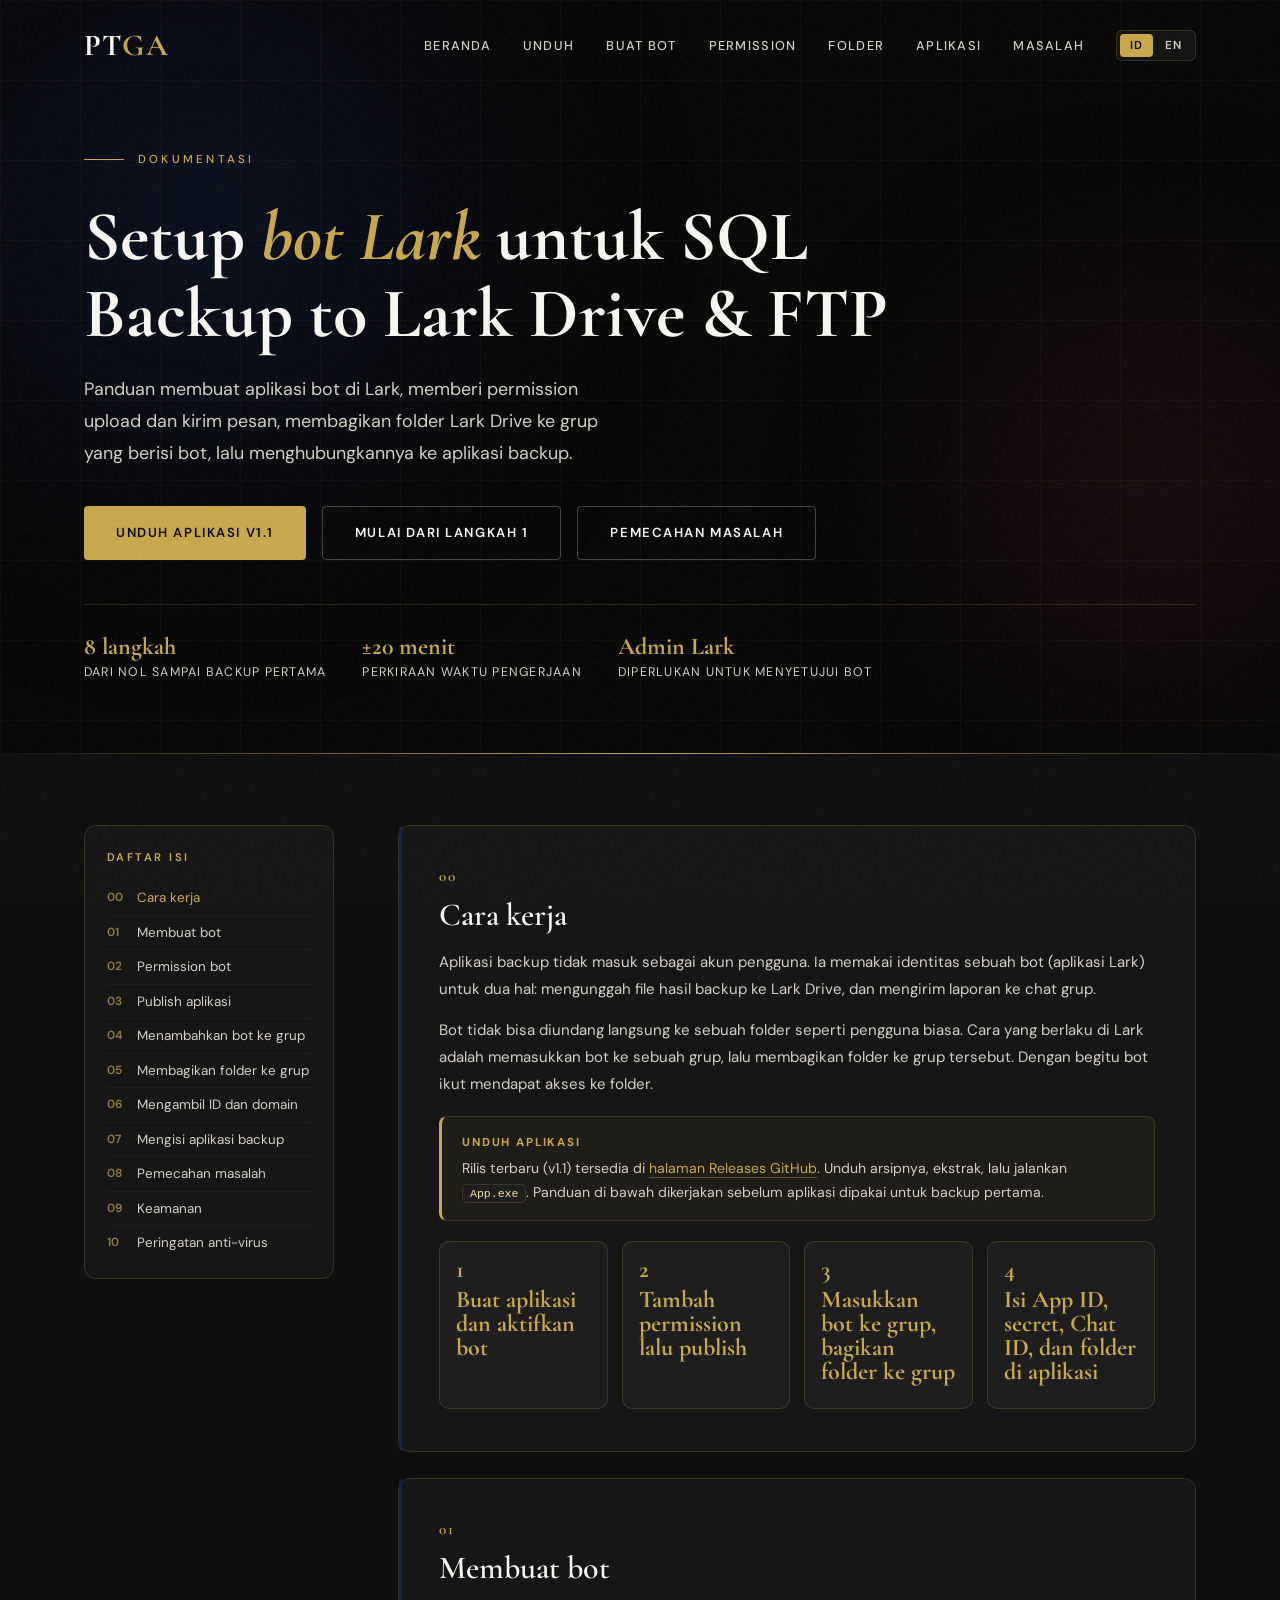
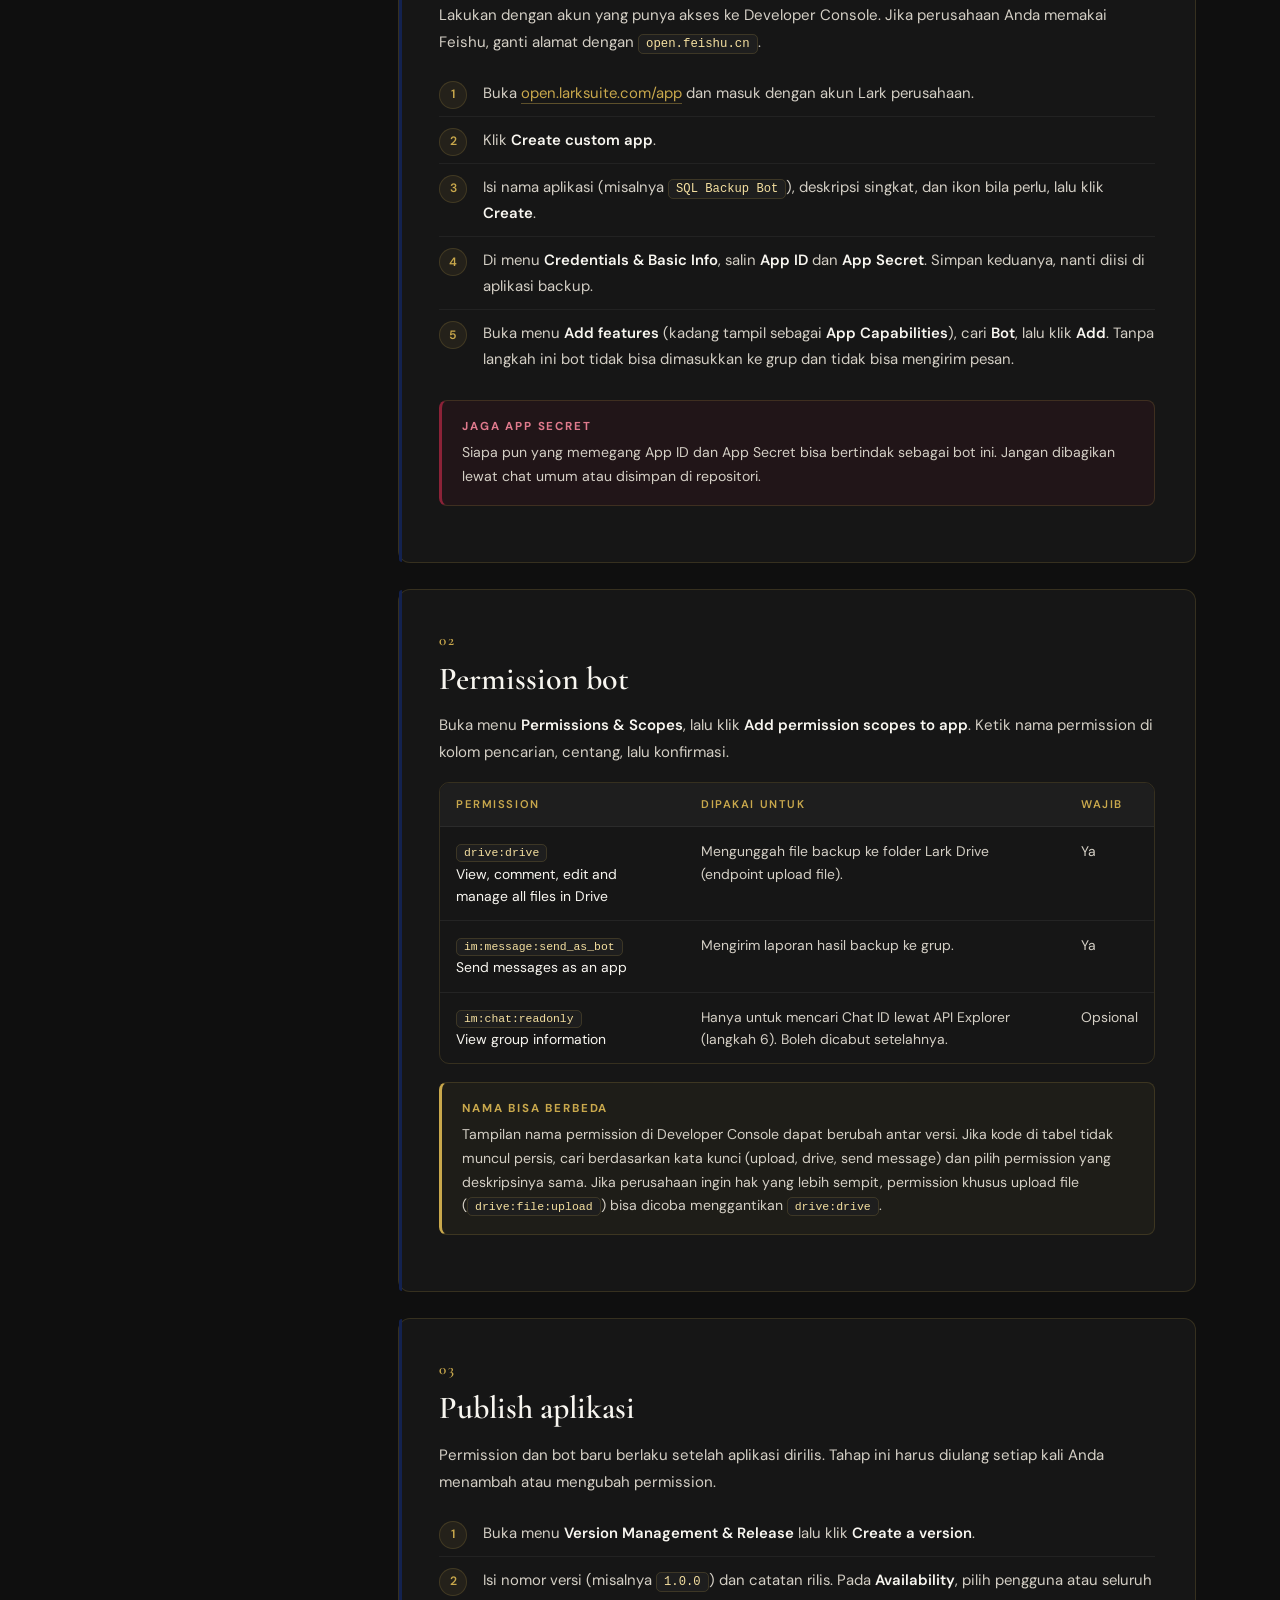
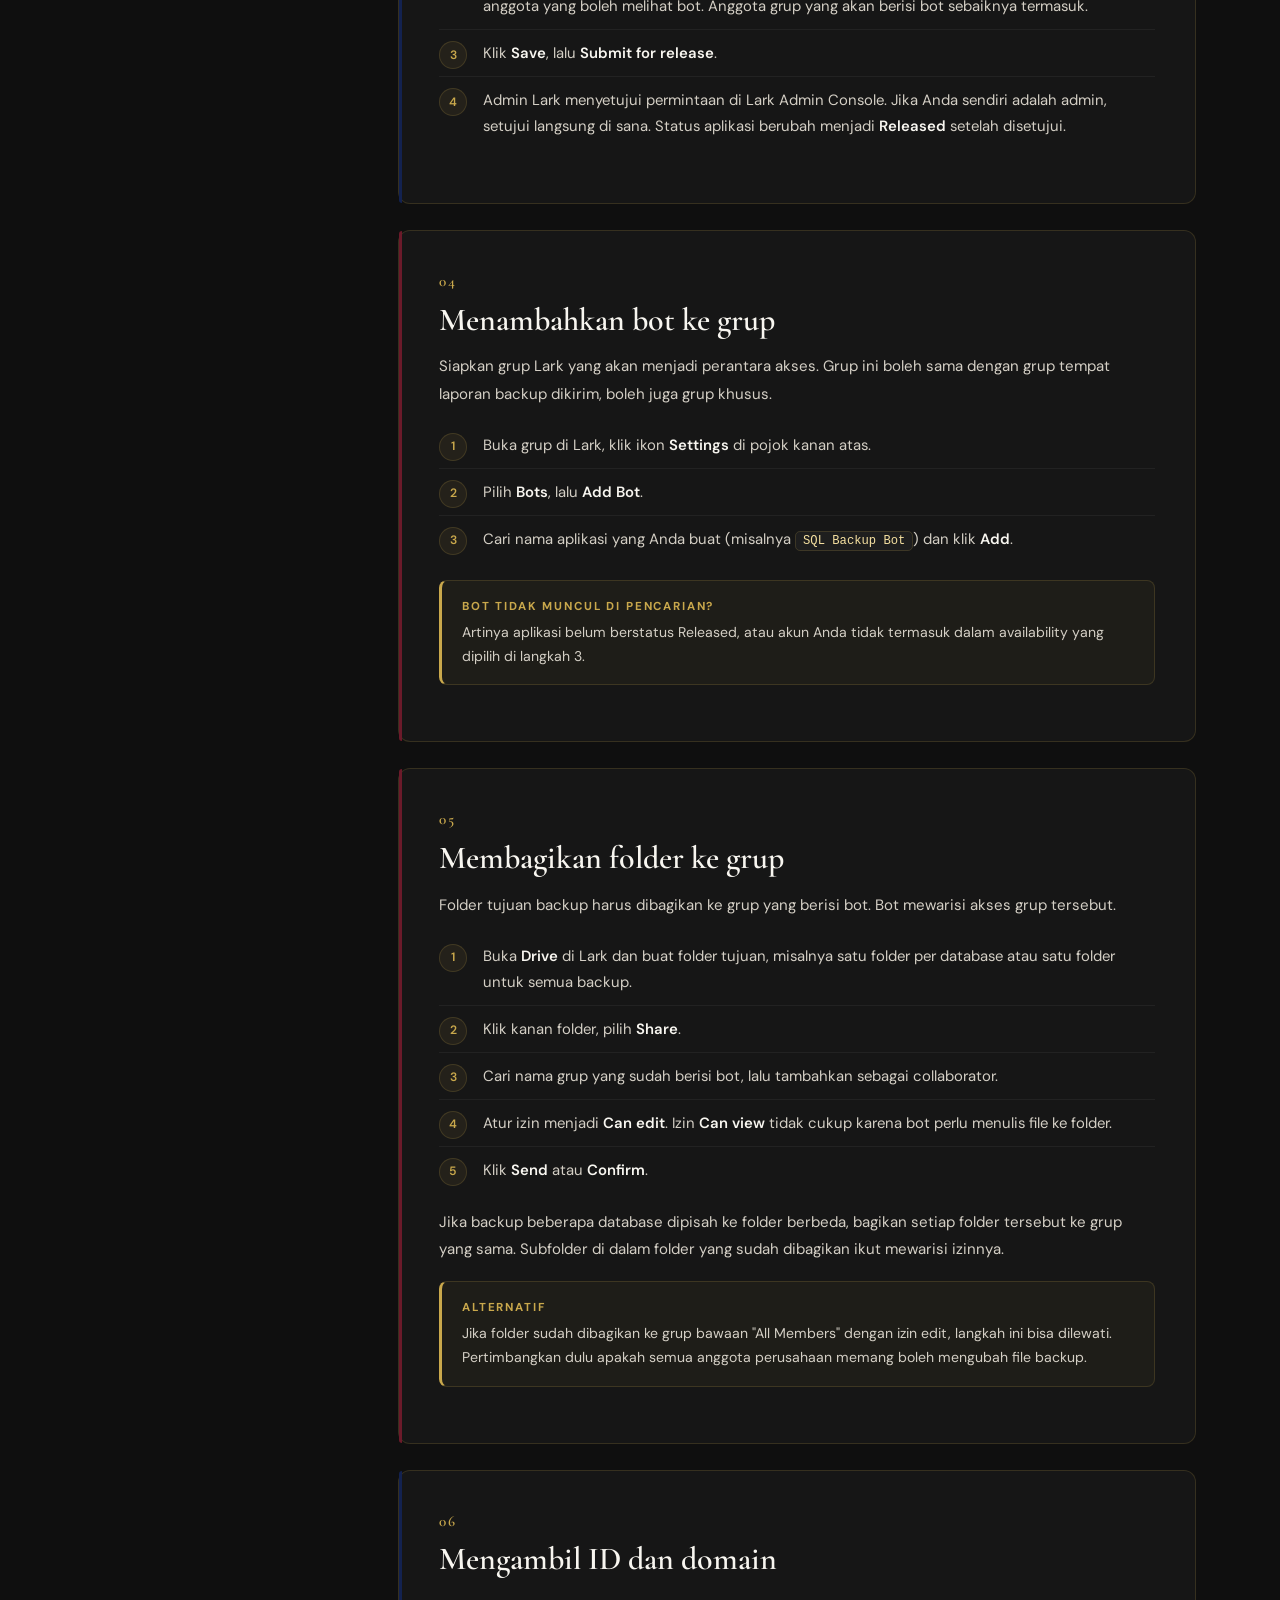
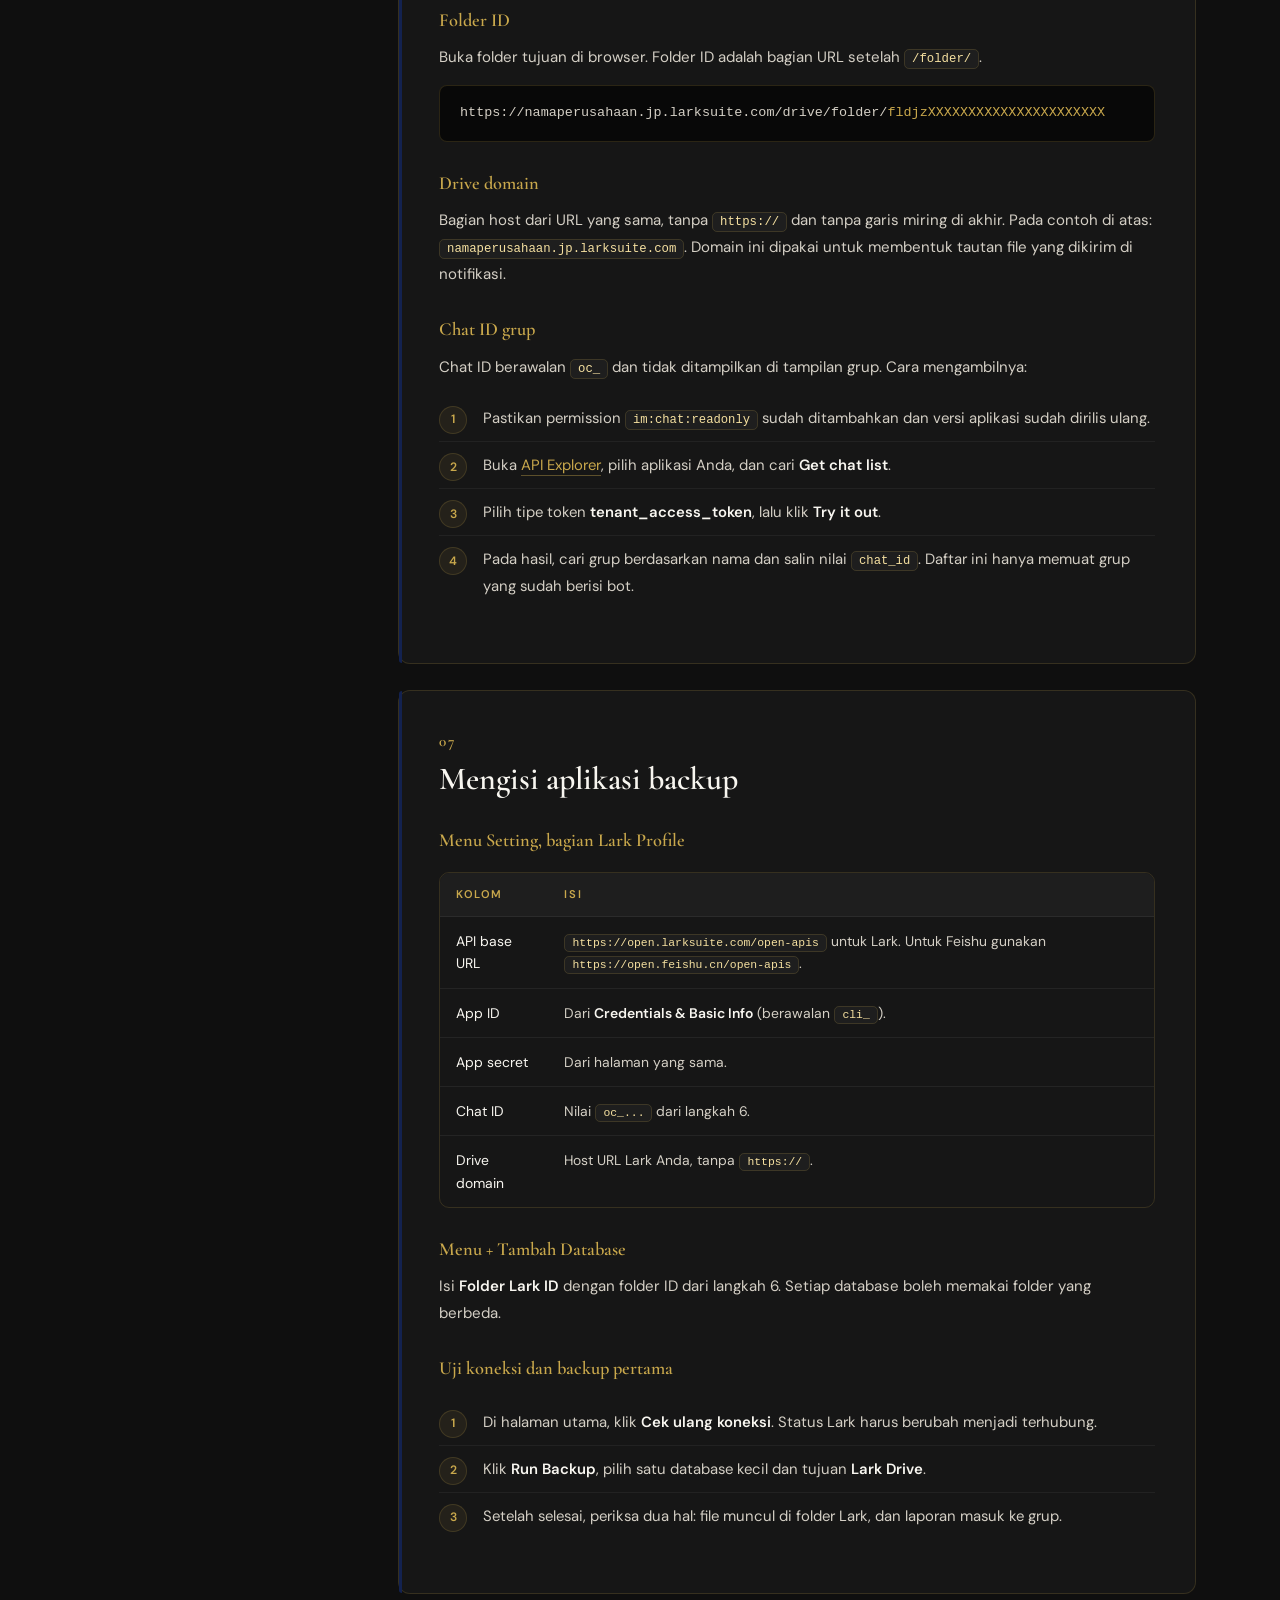
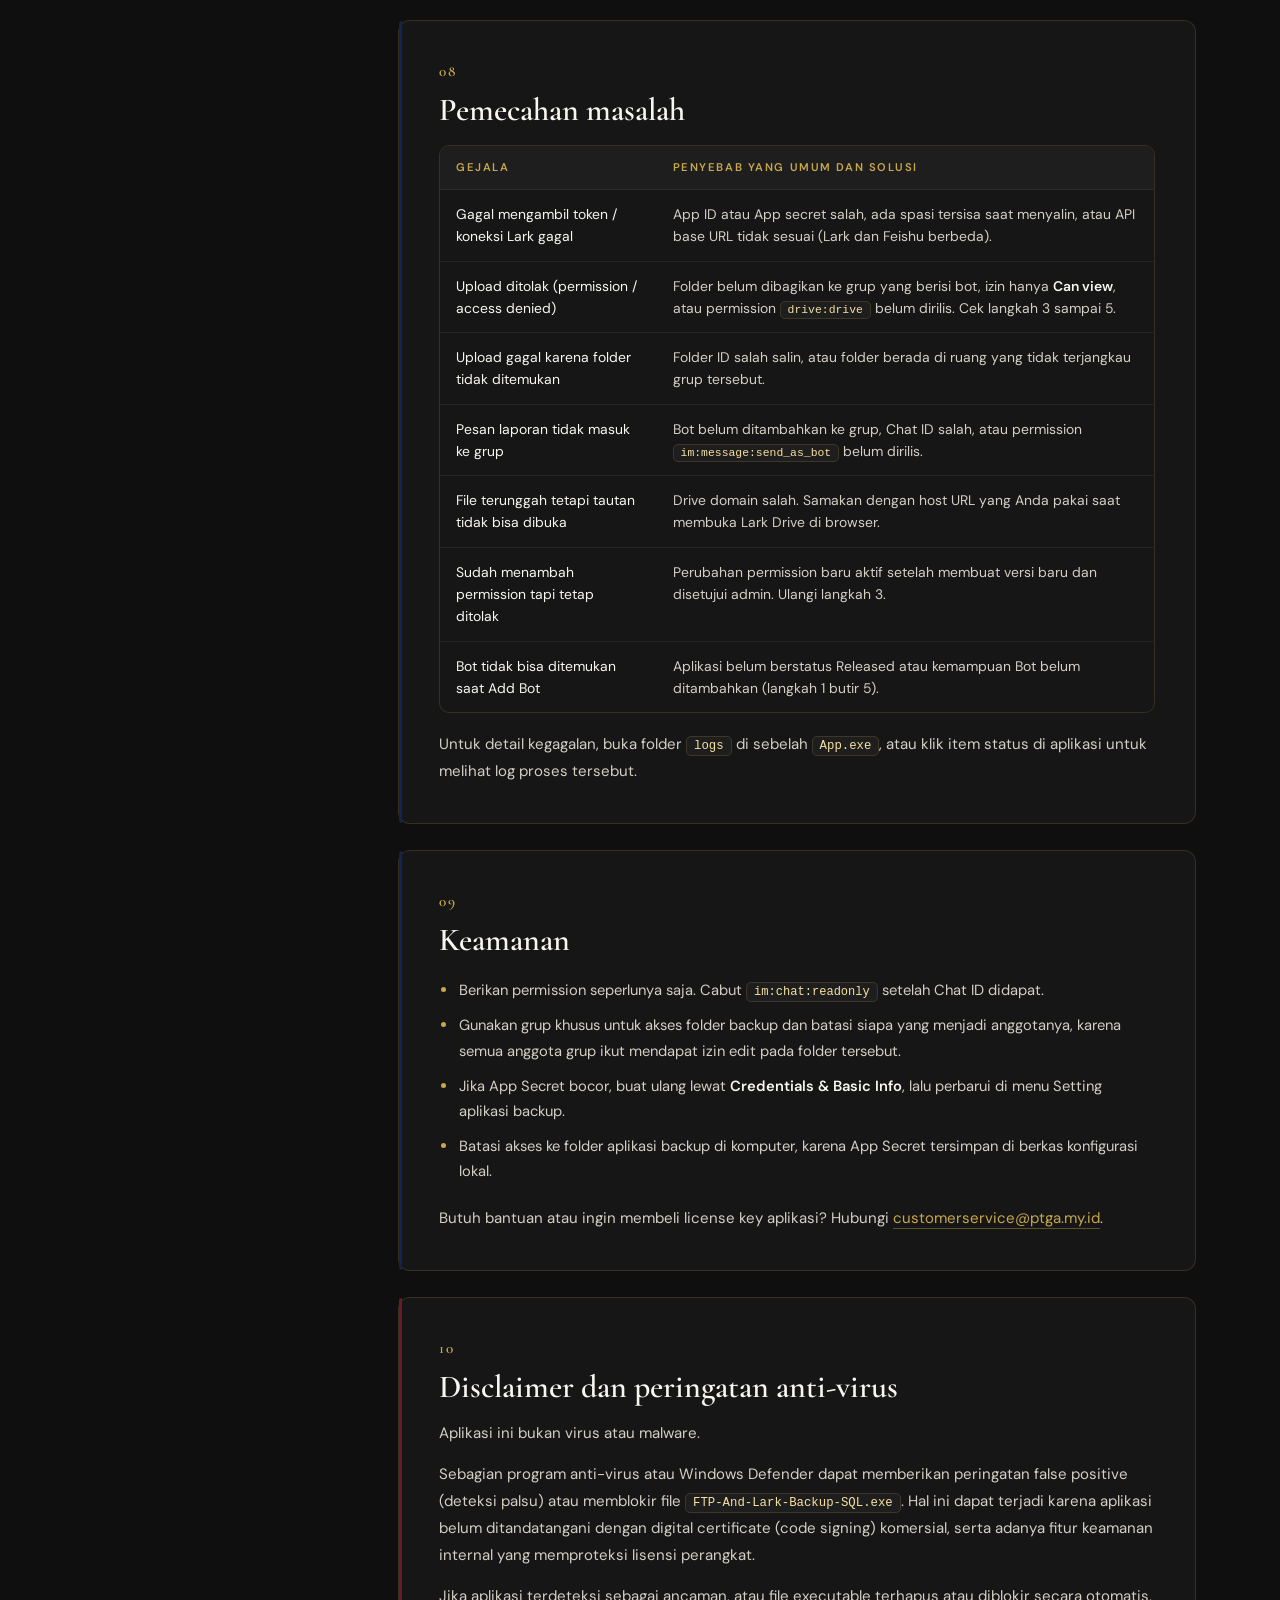
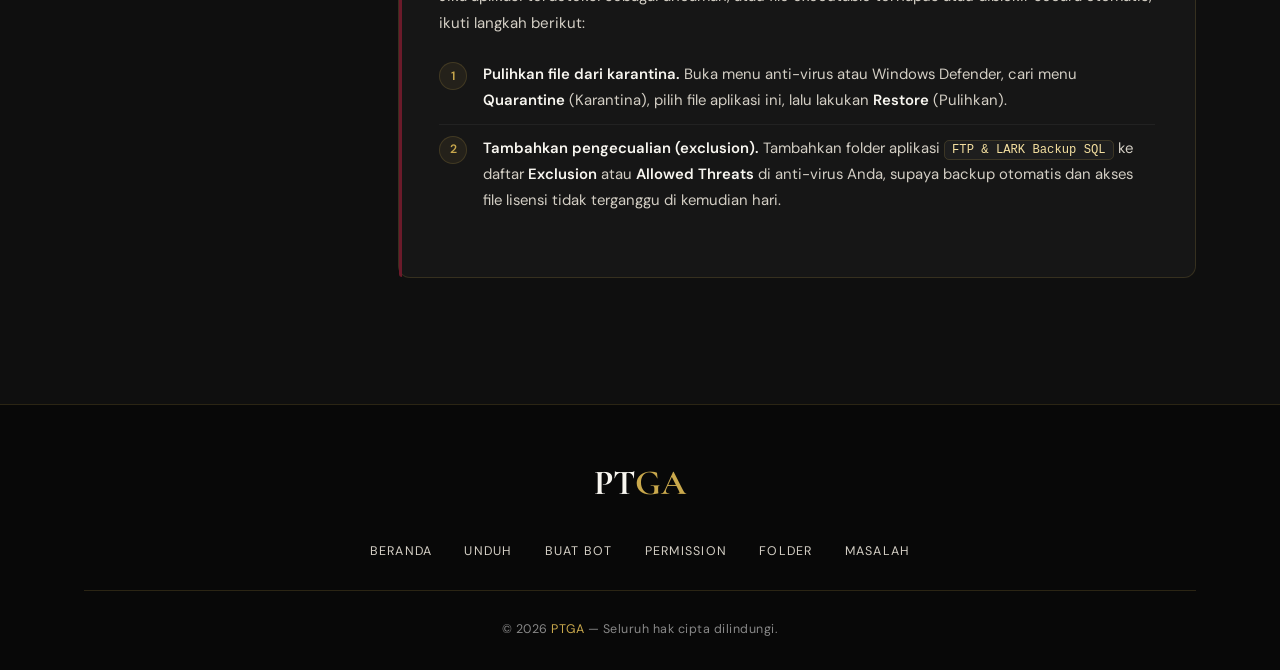
==== commit 9fd4c215: "uhuy" ====
--- a/FALBackup/index.html
+++ b/FALBackup/index.html
@@ -1,17 +1,35 @@
 <!DOCTYPE html>
+
 <html lang="id">
 <head>
-<meta charset="UTF-8" />
-<meta name="viewport" content="width=device-width, initial-scale=1" />
-<link rel="shortcut icon" href="img/logo/favico.png" type="image/x-icon">
+<meta charset="utf-8"/>
+<meta content="width=device-width, initial-scale=1" name="viewport"/>
+<link href="img/logo/favico.png" rel="shortcut icon" type="image/x-icon"/>
 <title>Dokumentasi Setup Bot Lark – SQL Backup to Lark Drive &amp; FTP | PTGA</title>
-<meta name="description" content="Panduan membuat bot Lark, mengatur permission, membagikan folder Lark Drive ke grup, dan menghubungkannya dengan aplikasi SQL Backup to Lark Drive & FTP." />
-<link rel="preconnect" href="https://fonts.googleapis.com" />
-<link rel="preconnect" href="https://fonts.gstatic.com" crossorigin />
-<link rel="stylesheet" href="https://fonts.googleapis.com/css2?family=Cormorant+Garamond:ital,wght@0,400;0,500;0,600;0,700;1,400;1,600&family=DM+Sans:wght@300;400;500;600&display=swap" />
-<link rel="stylesheet" href="style.css">
+<meta content="Panduan membuat bot Lark, mengatur permission, membagikan folder Lark Drive ke grup, dan menghubungkannya dengan aplikasi SQL Backup to Lark Drive &amp; FTP." name="description"/>
+<link href="https://fonts.googleapis.com" rel="preconnect">
+<link crossorigin="" href="https://fonts.gstatic.com" rel="preconnect"/>
+<link href="https://fonts.googleapis.com/css2?family=Cormorant+Garamond:ital,wght@0,400;0,500;0,600;0,700;1,400;1,600&amp;family=DM+Sans:wght@300;400;500;600&amp;display=swap" rel="stylesheet"/>
+<link href="style.css" rel="stylesheet"/>
+<script>
+(function(){var l='id',q=null,st=null;
+try{q=new URLSearchParams(location.search).get('lang');}catch(e){}
+try{st=localStorage.getItem('ptga_doc_lang');}catch(e){}
+if(q==='en'||q==='id')l=q;else if(st==='en'||st==='id')l=st;
+document.documentElement.lang=l;})();
+</script>
 <style>
 /* Halaman dokumentasi: melengkapi style.css, memakai variabel warna yang sama */
+/* Bahasa: setiap teks punya dua span (id dan en), satu disembunyikan sesuai atribut lang di <html> */
+.id,.en{display:contents}
+html[lang="id"] .en,html[lang="en"] .id{display:none!important}
+.lb{font-family:var(--fb)}
+@media(max-width:900px){.mm .lt{display:flex;width:max-content}}
+
+/* Navbar saat di-scroll: class 'sc' di style.css dipakai kartu layanan, jadi dipisah di sini */
+#nb{z-index:10000}
+#nb.scrolled{background:rgba(8,8,8,.92);backdrop-filter:blur(16px);-webkit-backdrop-filter:blur(16px);border-bottom:1px solid var(--border);padding:14px 0}
+
 .d-hero{position:relative;padding:150px 0 70px;overflow:hidden;background:var(--black)}
 .d-hero .container{position:relative;z-index:2}
 .d-hero h1{font-family:var(--fd);font-size:clamp(2.4rem,5.5vw,4.4rem);font-weight:700;line-height:1.1;color:var(--white);margin-bottom:22px;max-width:820px}
@@ -84,269 +102,262 @@
 
 @media(max-width:600px){.dstep{padding:28px 22px}.d-hero{padding-top:120px}}
 </style>
-</head>
+</link></head>
 <body>
-
 <nav id="nb">
-  <div class="container">
-    <div class="ni">
-      <a href="index.html" class="nl">PT<span>GA</span></a>
-      <div class="nlinks">
-        <a href="index.html">Beranda</a>
-        <a href="https://github.com/dafaprasetya/FTP-LARK-Backup-SQL-Release/releases/tag/v1.1" target="_blank" rel="noopener">Unduh</a>
-        <a href="#bot">Buat Bot</a>
-        <a href="#permission">Permission</a>
-        <a href="#folder">Folder</a>
-        <a href="#aplikasi">Aplikasi</a>
-        <a href="#masalah">Masalah</a>
-      </div>
-      <button class="hbg" id="hbg" aria-label="Menu"><span></span><span></span><span></span></button>
-    </div>
-  </div>
-  <div class="mm" id="mm">
-    <a href="index.html">Beranda</a>
-    <a href="https://github.com/dafaprasetya/FTP-LARK-Backup-SQL-Release/releases/tag/v1.1" target="_blank" rel="noopener">Unduh</a>
-    <a href="#bot">Buat Bot</a>
-    <a href="#permission">Permission</a>
-    <a href="#folder">Folder</a>
-    <a href="#aplikasi">Aplikasi</a>
-    <a href="#masalah">Masalah</a>
-  </div>
+<div class="container">
+<div class="ni">
+<a class="nl" href="index.html">PT<span>GA</span></a>
+<div class="nlinks">
+<a href="index.html"><span class="id">Beranda</span><span class="en">Home</span></a>
+<a href="https://github.com/dafaprasetya/FTP-LARK-Backup-SQL-Release/releases/tag/v1.1" rel="noopener" target="_blank"><span class="id">Unduh</span><span class="en">Download</span></a>
+<a href="#bot"><span class="id">Buat Bot</span><span class="en">Create Bot</span></a>
+<a href="#permission"><span class="id">Permission</span><span class="en">Permissions</span></a>
+<a href="#folder">Folder</a>
+<a href="#aplikasi"><span class="id">Aplikasi</span><span class="en">App</span></a>
+<a href="#masalah"><span class="id">Masalah</span><span class="en">Troubleshooting</span></a>
+        <div class="lt"><button type="button" class="lb act" data-l="id" aria-label="Bahasa Indonesia">ID</button><button type="button" class="lb" data-l="en" aria-label="English">EN</button></div>
+</div>
+<button aria-label="Menu" class="hbg" id="hbg"><span></span><span></span><span></span></button>
+</div>
+</div>
+<div class="mm" id="mm">
+<a href="index.html"><span class="id">Beranda</span><span class="en">Home</span></a>
+<a href="https://github.com/dafaprasetya/FTP-LARK-Backup-SQL-Release/releases/tag/v1.1" rel="noopener" target="_blank"><span class="id">Unduh</span><span class="en">Download</span></a>
+<a href="#bot"><span class="id">Buat Bot</span><span class="en">Create Bot</span></a>
+<a href="#permission"><span class="id">Permission</span><span class="en">Permissions</span></a>
+<a href="#folder">Folder</a>
+<a href="#aplikasi"><span class="id">Aplikasi</span><span class="en">App</span></a>
+<a href="#masalah"><span class="id">Masalah</span><span class="en">Troubleshooting</span></a>
+    <div class="lt"><button type="button" class="lb act" data-l="id" aria-label="Bahasa Indonesia">ID</button><button type="button" class="lb" data-l="en" aria-label="English">EN</button></div>
+</div>
 </nav>
-
 <header class="d-hero">
-  <div class="orb o1"></div>
-  <div class="orb o2"></div>
-  <div class="hgrid"></div>
-  <div class="container">
-    <div class="hey"><span class="heyline"></span><span class="heytext">Dokumentasi</span></div>
-    <h1>Setup <em>bot Lark</em> untuk SQL Backup to Lark Drive &amp; FTP</h1>
-    <p class="hs">Panduan membuat aplikasi bot di Lark, memberi permission upload dan kirim pesan, membagikan folder Lark Drive ke grup yang berisi bot, lalu menghubungkannya ke aplikasi backup.</p>
-    <div class="hcta">
-      <a href="https://github.com/dafaprasetya/FTP-LARK-Backup-SQL-Release/releases/tag/v1.1" class="btn-p" target="_blank" rel="noopener">Unduh aplikasi v1.1</a>
-      <a href="#bot" class="btn-o">Mulai dari langkah 1</a>
-      <a href="#masalah" class="btn-o">Pemecahan masalah</a>
-    </div>
-    <div class="d-meta">
-      <div><strong>8 langkah</strong>dari nol sampai backup pertama</div>
-      <div><strong>±20 menit</strong>perkiraan waktu pengerjaan</div>
-      <div><strong>Admin Lark</strong>diperlukan untuk menyetujui bot</div>
-    </div>
-  </div>
+<div class="orb o1"></div>
+<div class="orb o2"></div>
+<div class="hgrid"></div>
+<div class="container">
+<div class="hey"><span class="heyline"></span><span class="heytext"><span class="id">Dokumentasi</span><span class="en">Documentation</span></span></div>
+<h1><span class="id">Setup <em>bot Lark</em> untuk SQL Backup to Lark Drive &amp; FTP</span><span class="en">Setting up the <em>Lark bot</em> for SQL Backup to Lark Drive &amp; FTP</span></h1>
+<p class="hs"><span class="id">Panduan membuat aplikasi bot di Lark, memberi permission upload dan kirim pesan, membagikan folder Lark Drive ke grup yang berisi bot, lalu menghubungkannya ke aplikasi backup.</span><span class="en">A guide to creating a bot app in Lark, granting upload and messaging permissions, sharing a Lark Drive folder with the group that contains the bot, and connecting it to the backup application.</span></p>
+<div class="hcta">
+<a class="btn-p" href="https://github.com/dafaprasetya/FTP-LARK-Backup-SQL-Release/releases/tag/v1.1" rel="noopener" target="_blank"><span class="id">Unduh aplikasi v1.1</span><span class="en">Download app v1.1</span></a>
+<a class="btn-o" href="#bot"><span class="id">Mulai dari langkah 1</span><span class="en">Start at step 1</span></a>
+<a class="btn-o" href="#masalah"><span class="id">Pemecahan masalah</span><span class="en">Troubleshooting</span></a>
+</div>
+<div class="d-meta">
+<div><span class="id"><strong>8 langkah</strong>dari nol sampai backup pertama</span><span class="en"><strong>8 steps</strong>from scratch to your first backup</span></div>
+<div><span class="id"><strong>±20 menit</strong>perkiraan waktu pengerjaan</span><span class="en"><strong>±20 minutes</strong>estimated setup time</span></div>
+<div><span class="id"><strong>Admin Lark</strong>diperlukan untuk menyetujui bot</span><span class="en"><strong>Lark admin</strong>required to approve the bot</span></div>
+</div>
+</div>
 </header>
-
 <main class="d-wrap">
-  <div class="container">
-    <div class="d-grid">
-
-      <aside>
-        <div class="toc">
-          <h4>Daftar isi</h4>
-          <ol>
-            <li><a href="#ringkasan">Cara kerja</a></li>
-            <li><a href="#bot">Membuat bot</a></li>
-            <li><a href="#permission">Permission bot</a></li>
-            <li><a href="#publish">Publish aplikasi</a></li>
-            <li><a href="#grup">Menambahkan bot ke grup</a></li>
-            <li><a href="#folder">Membagikan folder ke grup</a></li>
-            <li><a href="#id">Mengambil ID dan domain</a></li>
-            <li><a href="#aplikasi">Mengisi aplikasi backup</a></li>
-            <li><a href="#masalah">Pemecahan masalah</a></li>
-            <li><a href="#keamanan">Keamanan</a></li>
-          </ol>
-        </div>
-      </aside>
-
-      <div>
-
-        <section class="dstep" id="ringkasan">
-          <span class="dnum">00</span>
-          <h2>Cara kerja</h2>
-          <p>Aplikasi backup tidak masuk sebagai akun pengguna. Ia memakai identitas sebuah bot (aplikasi Lark) untuk dua hal: mengunggah file hasil backup ke Lark Drive, dan mengirim laporan ke chat grup.</p>
-          <p>Bot tidak bisa diundang langsung ke sebuah folder seperti pengguna biasa. Cara yang berlaku di Lark adalah memasukkan bot ke sebuah grup, lalu membagikan folder ke grup tersebut. Dengan begitu bot ikut mendapat akses ke folder.</p>
-          <div class="note"><strong>Unduh aplikasi</strong><p>Rilis terbaru (v1.1) tersedia di <a class="lnk" href="https://github.com/dafaprasetya/FTP-LARK-Backup-SQL-Release/releases/tag/v1.1" target="_blank" rel="noopener">halaman Releases GitHub</a>. Unduh arsipnya, ekstrak, lalu jalankan <code>App.exe</code>. Panduan di bawah dikerjakan sebelum aplikasi dipakai untuk backup pertama.</p></div>
-          <div class="flow">
-            <div><span>1</span><p>Buat aplikasi dan aktifkan bot</p></div>
-            <div><span>2</span><p>Tambah permission lalu publish</p></div>
-            <div><span>3</span><p>Masukkan bot ke grup, bagikan folder ke grup</p></div>
-            <div><span>4</span><p>Isi App ID, secret, Chat ID, dan folder di aplikasi</p></div>
-          </div>
-        </section>
-
-        <section class="dstep" id="bot">
-          <span class="dnum">01</span>
-          <h2>Membuat bot</h2>
-          <p>Lakukan dengan akun yang punya akses ke Developer Console. Jika perusahaan Anda memakai Feishu, ganti alamat dengan <code>open.feishu.cn</code>.</p>
-          <ol class="sl">
-            <li>Buka <a class="lnk" href="https://open.larksuite.com/app" target="_blank" rel="noopener">open.larksuite.com/app</a> dan masuk dengan akun Lark perusahaan.</li>
-            <li>Klik <b class="ui">Create custom app</b>.</li>
-            <li>Isi nama aplikasi (misalnya <code>SQL Backup Bot</code>), deskripsi singkat, dan ikon bila perlu, lalu klik <b class="ui">Create</b>.</li>
-            <li>Di menu <b class="ui">Credentials &amp; Basic Info</b>, salin <b class="ui">App ID</b> dan <b class="ui">App Secret</b>. Simpan keduanya, nanti diisi di aplikasi backup.</li>
-            <li>Buka menu <b class="ui">Add features</b> (kadang tampil sebagai <b class="ui">App Capabilities</b>), cari <b class="ui">Bot</b>, lalu klik <b class="ui">Add</b>. Tanpa langkah ini bot tidak bisa dimasukkan ke grup dan tidak bisa mengirim pesan.</li>
-          </ol>
-          <div class="note w"><strong>Jaga App Secret</strong><p>Siapa pun yang memegang App ID dan App Secret bisa bertindak sebagai bot ini. Jangan dibagikan lewat chat umum atau disimpan di repositori.</p></div>
-        </section>
-
-        <section class="dstep" id="permission">
-          <span class="dnum">02</span>
-          <h2>Permission bot</h2>
-          <p>Buka menu <b class="ui">Permissions &amp; Scopes</b>, lalu klik <b class="ui">Add permission scopes to app</b>. Ketik nama permission di kolom pencarian, centang, lalu konfirmasi.</p>
-          <div class="tw">
-            <table>
-              <thead><tr><th>Permission</th><th>Dipakai untuk</th><th>Wajib</th></tr></thead>
-              <tbody>
-                <tr><td><code>drive:drive</code><br>View, comment, edit and manage all files in Drive</td><td>Mengunggah file backup ke folder Lark Drive (endpoint upload file).</td><td>Ya</td></tr>
-                <tr><td><code>im:message:send_as_bot</code><br>Send messages as an app</td><td>Mengirim laporan hasil backup ke grup.</td><td>Ya</td></tr>
-                <tr><td><code>im:chat:readonly</code><br>View group information</td><td>Hanya untuk mencari Chat ID lewat API Explorer (langkah 7). Boleh dicabut setelahnya.</td><td>Opsional</td></tr>
-              </tbody>
-            </table>
-          </div>
-          <div class="note"><strong>Nama bisa berbeda</strong><p>Tampilan nama permission di Developer Console dapat berubah antar versi. Jika kode di tabel tidak muncul persis, cari berdasarkan kata kunci (upload, drive, send message) dan pilih permission yang deskripsinya sama. Jika perusahaan ingin hak yang lebih sempit, permission khusus upload file (<code>drive:file:upload</code>) bisa dicoba menggantikan <code>drive:drive</code>.</p></div>
-        </section>
-
-        <section class="dstep" id="publish">
-          <span class="dnum">03</span>
-          <h2>Publish aplikasi</h2>
-          <p>Permission dan bot baru berlaku setelah aplikasi dirilis. Tahap ini harus diulang setiap kali Anda menambah atau mengubah permission.</p>
-          <ol class="sl">
-            <li>Buka menu <b class="ui">Version Management &amp; Release</b> lalu klik <b class="ui">Create a version</b>.</li>
-            <li>Isi nomor versi (misalnya <code>1.0.0</code>) dan catatan rilis. Pada <b class="ui">Availability</b>, pilih pengguna atau seluruh anggota yang boleh melihat bot. Anggota grup yang akan berisi bot sebaiknya termasuk.</li>
-            <li>Klik <b class="ui">Save</b>, lalu <b class="ui">Submit for release</b>.</li>
-            <li>Admin Lark menyetujui permintaan di Lark Admin Console. Jika Anda sendiri adalah admin, setujui langsung di sana. Status aplikasi berubah menjadi <b class="ui">Released</b> setelah disetujui.</li>
-          </ol>
-        </section>
-
-        <section class="dstep m" id="grup">
-          <span class="dnum">04</span>
-          <h2>Menambahkan bot ke grup</h2>
-          <p>Siapkan grup Lark yang akan menjadi perantara akses. Grup ini boleh sama dengan grup tempat laporan backup dikirim, boleh juga grup khusus.</p>
-          <ol class="sl">
-            <li>Buka grup di Lark, klik ikon <b class="ui">Settings</b> di pojok kanan atas.</li>
-            <li>Pilih <b class="ui">Bots</b>, lalu <b class="ui">Add Bot</b>.</li>
-            <li>Cari nama aplikasi yang Anda buat (misalnya <code>SQL Backup Bot</code>) dan klik <b class="ui">Add</b>.</li>
-          </ol>
-          <div class="note"><strong>Bot tidak muncul di pencarian?</strong><p>Artinya aplikasi belum berstatus Released, atau akun Anda tidak termasuk dalam availability yang dipilih di langkah 3.</p></div>
-        </section>
-
-        <section class="dstep m" id="folder">
-          <span class="dnum">05</span>
-          <h2>Membagikan folder ke grup</h2>
-          <p>Folder tujuan backup harus dibagikan ke grup yang berisi bot. Bot mewarisi akses grup tersebut.</p>
-          <ol class="sl">
-            <li>Buka <b class="ui">Drive</b> di Lark dan buat folder tujuan, misalnya satu folder per database atau satu folder untuk semua backup.</li>
-            <li>Klik kanan folder, pilih <b class="ui">Share</b>.</li>
-            <li>Cari nama grup yang sudah berisi bot, lalu tambahkan sebagai collaborator.</li>
-            <li>Atur izin menjadi <b class="ui">Can edit</b>. Izin <b class="ui">Can view</b> tidak cukup karena bot perlu menulis file ke folder.</li>
-            <li>Klik <b class="ui">Send</b> atau <b class="ui">Confirm</b>.</li>
-          </ol>
-          <p>Jika backup beberapa database dipisah ke folder berbeda, bagikan setiap folder tersebut ke grup yang sama. Subfolder di dalam folder yang sudah dibagikan ikut mewarisi izinnya.</p>
-          <div class="note"><strong>Alternatif</strong><p>Jika folder sudah dibagikan ke grup bawaan "All Members" dengan izin edit, langkah ini bisa dilewati. Pertimbangkan dulu apakah semua anggota perusahaan memang boleh mengubah file backup.</p></div>
-        </section>
-
-        <section class="dstep" id="id">
-          <span class="dnum">06</span>
-          <h2>Mengambil ID dan domain</h2>
-
-          <h3>Folder ID</h3>
-          <p>Buka folder tujuan di browser. Folder ID adalah bagian URL setelah <code>/folder/</code>.</p>
+<div class="container">
+<div class="d-grid">
+<aside>
+<div class="toc">
+<h4><span class="id">Daftar isi</span><span class="en">Contents</span></h4>
+<ol>
+<li><a href="#ringkasan"><span class="id">Cara kerja</span><span class="en">How it works</span></a></li>
+<li><a href="#bot"><span class="id">Membuat bot</span><span class="en">Creating the bot</span></a></li>
+<li><a href="#permission"><span class="id">Permission bot</span><span class="en">Bot permissions</span></a></li>
+<li><a href="#publish"><span class="id">Publish aplikasi</span><span class="en">Publishing the app</span></a></li>
+<li><a href="#grup"><span class="id">Menambahkan bot ke grup</span><span class="en">Adding the bot to a group</span></a></li>
+<li><a href="#folder"><span class="id">Membagikan folder ke grup</span><span class="en">Sharing the folder with the group</span></a></li>
+<li><a href="#id"><span class="id">Mengambil ID dan domain</span><span class="en">Getting the IDs and domain</span></a></li>
+<li><a href="#aplikasi"><span class="id">Mengisi aplikasi backup</span><span class="en">Configuring the backup app</span></a></li>
+<li><a href="#masalah"><span class="id">Pemecahan masalah</span><span class="en">Troubleshooting</span></a></li>
+<li><a href="#keamanan"><span class="id">Keamanan</span><span class="en">Security</span></a></li>
+<li><a href="#antivirus"><span class="id">Peringatan anti-virus</span><span class="en">Antivirus warnings</span></a></li>
+</ol>
+</div>
+</aside>
+<div>
+<section class="dstep" id="ringkasan">
+<span class="dnum">00</span>
+<h2><span class="id">Cara kerja</span><span class="en">How it works</span></h2>
+<p><span class="id">Aplikasi backup tidak masuk sebagai akun pengguna. Ia memakai identitas sebuah bot (aplikasi Lark) untuk dua hal: mengunggah file hasil backup ke Lark Drive, dan mengirim laporan ke chat grup.</span><span class="en">The backup application does not sign in as a user. It uses the identity of a bot (a Lark app) for two things: uploading backup files to Lark Drive, and sending reports to a group chat.</span></p>
+<p><span class="id">Bot tidak bisa diundang langsung ke sebuah folder seperti pengguna biasa. Cara yang berlaku di Lark adalah memasukkan bot ke sebuah grup, lalu membagikan folder ke grup tersebut. Dengan begitu bot ikut mendapat akses ke folder.</span><span class="en">A bot cannot be invited to a folder directly like a regular user. The approach that works in Lark is to add the bot to a group, then share the folder with that group. The bot then inherits access to the folder.</span></p>
+<div class="note"><strong><span class="id">Unduh aplikasi</span><span class="en">Download the app</span></strong><p><span class="id">Rilis terbaru (v1.1) tersedia di <a class="lnk" href="https://github.com/dafaprasetya/FTP-LARK-Backup-SQL-Release/releases/tag/v1.1" rel="noopener" target="_blank">halaman Releases GitHub</a>. Unduh arsipnya, ekstrak, lalu jalankan <code>App.exe</code>. Panduan di bawah dikerjakan sebelum aplikasi dipakai untuk backup pertama.</span><span class="en">The latest release (v1.1) is available on the <a class="lnk" href="https://github.com/dafaprasetya/FTP-LARK-Backup-SQL-Release/releases/tag/v1.1" rel="noopener" target="_blank">GitHub Releases page</a>. Download the archive, extract it, then run <code>App.exe</code>. Complete the guide below before using the app for your first backup.</span></p></div>
+<div class="flow">
+<div><span>1</span><p><span class="id">Buat aplikasi dan aktifkan bot</span><span class="en">Create the app and enable the bot</span></p></div>
+<div><span>2</span><p><span class="id">Tambah permission lalu publish</span><span class="en">Add permissions, then publish</span></p></div>
+<div><span>3</span><p><span class="id">Masukkan bot ke grup, bagikan folder ke grup</span><span class="en">Add the bot to a group, share the folder with the group</span></p></div>
+<div><span>4</span><p><span class="id">Isi App ID, secret, Chat ID, dan folder di aplikasi</span><span class="en">Enter the App ID, secret, Chat ID, and folder in the app</span></p></div>
+</div>
+</section>
+<section class="dstep" id="bot">
+<span class="dnum">01</span>
+<h2><span class="id">Membuat bot</span><span class="en">Creating the bot</span></h2>
+<p><span class="id">Lakukan dengan akun yang punya akses ke Developer Console. Jika perusahaan Anda memakai Feishu, ganti alamat dengan <code>open.feishu.cn</code>.</span><span class="en">Use an account that has access to the Developer Console. If your company uses Feishu, replace the address with <code>open.feishu.cn</code>.</span></p>
+<ol class="sl">
+<li><span class="id">Buka <a class="lnk" href="https://open.larksuite.com/app" rel="noopener" target="_blank">open.larksuite.com/app</a> dan masuk dengan akun Lark perusahaan.</span><span class="en">Open <a class="lnk" href="https://open.larksuite.com/app" rel="noopener" target="_blank">open.larksuite.com/app</a> and sign in with your company Lark account.</span></li>
+<li><span class="id">Klik <b class="ui">Create custom app</b>.</span><span class="en">Click <b class="ui">Create custom app</b>.</span></li>
+<li><span class="id">Isi nama aplikasi (misalnya <code>SQL Backup Bot</code>), deskripsi singkat, dan ikon bila perlu, lalu klik <b class="ui">Create</b>.</span><span class="en">Enter the app name (for example <code>SQL Backup Bot</code>), a short description, and an icon if needed, then click <b class="ui">Create</b>.</span></li>
+<li><span class="id">Di menu <b class="ui">Credentials &amp; Basic Info</b>, salin <b class="ui">App ID</b> dan <b class="ui">App Secret</b>. Simpan keduanya, nanti diisi di aplikasi backup.</span><span class="en">Under <b class="ui">Credentials &amp; Basic Info</b>, copy the <b class="ui">App ID</b> and <b class="ui">App Secret</b>. Keep both, you will enter them in the backup app later.</span></li>
+<li><span class="id">Buka menu <b class="ui">Add features</b> (kadang tampil sebagai <b class="ui">App Capabilities</b>), cari <b class="ui">Bot</b>, lalu klik <b class="ui">Add</b>. Tanpa langkah ini bot tidak bisa dimasukkan ke grup dan tidak bisa mengirim pesan.</span><span class="en">Open <b class="ui">Add features</b> (sometimes shown as <b class="ui">App Capabilities</b>), find <b class="ui">Bot</b>, then click <b class="ui">Add</b>. Without this step the bot cannot be added to a group and cannot send messages.</span></li>
+</ol>
+<div class="note w"><strong><span class="id">Jaga App Secret</span><span class="en">Protect the App Secret</span></strong><p><span class="id">Siapa pun yang memegang App ID dan App Secret bisa bertindak sebagai bot ini. Jangan dibagikan lewat chat umum atau disimpan di repositori.</span><span class="en">Anyone who holds the App ID and App Secret can act as this bot. Do not share them in public chats or store them in a repository.</span></p></div>
+</section>
+<section class="dstep" id="permission">
+<span class="dnum">02</span>
+<h2><span class="id">Permission bot</span><span class="en">Bot permissions</span></h2>
+<p><span class="id">Buka menu <b class="ui">Permissions &amp; Scopes</b>, lalu klik <b class="ui">Add permission scopes to app</b>. Ketik nama permission di kolom pencarian, centang, lalu konfirmasi.</span><span class="en">Open <b class="ui">Permissions &amp; Scopes</b>, then click <b class="ui">Add permission scopes to app</b>. Type the permission name in the search box, tick it, then confirm.</span></p>
+<div class="tw">
+<table>
+<thead><tr><th>Permission</th><th><span class="id">Dipakai untuk</span><span class="en">Used for</span></th><th><span class="id">Wajib</span><span class="en">Required</span></th></tr></thead>
+<tbody>
+<tr><td><code>drive:drive</code><br/>View, comment, edit and manage all files in Drive</td><td><span class="id">Mengunggah file backup ke folder Lark Drive (endpoint upload file).</span><span class="en">Uploading backup files to a Lark Drive folder (file upload endpoint).</span></td><td><span class="id">Ya</span><span class="en">Yes</span></td></tr>
+<tr><td><code>im:message:send_as_bot</code><br/>Send messages as an app</td><td><span class="id">Mengirim laporan hasil backup ke grup.</span><span class="en">Sending backup result reports to the group.</span></td><td><span class="id">Ya</span><span class="en">Yes</span></td></tr>
+<tr><td><code>im:chat:readonly</code><br/>View group information</td><td><span class="id">Hanya untuk mencari Chat ID lewat API Explorer (langkah 6). Boleh dicabut setelahnya.</span><span class="en">Only for looking up the Chat ID through API Explorer (step 6). Can be removed afterwards.</span></td><td><span class="id">Opsional</span><span class="en">Optional</span></td></tr>
+</tbody>
+</table>
+</div>
+<div class="note"><strong><span class="id">Nama bisa berbeda</span><span class="en">Names may differ</span></strong><p><span class="id">Tampilan nama permission di Developer Console dapat berubah antar versi. Jika kode di tabel tidak muncul persis, cari berdasarkan kata kunci (upload, drive, send message) dan pilih permission yang deskripsinya sama. Jika perusahaan ingin hak yang lebih sempit, permission khusus upload file (<code>drive:file:upload</code>) bisa dicoba menggantikan <code>drive:drive</code>.</span><span class="en">Permission names in the Developer Console can change between versions. If a code in the table does not appear exactly, search by keyword (upload, drive, send message) and pick the permission with the same description. If your company wants narrower access, the file-upload-only permission (<code>drive:file:upload</code>) can be tried in place of <code>drive:drive</code>.</span></p></div>
+</section>
+<section class="dstep" id="publish">
+<span class="dnum">03</span>
+<h2><span class="id">Publish aplikasi</span><span class="en">Publishing the app</span></h2>
+<p><span class="id">Permission dan bot baru berlaku setelah aplikasi dirilis. Tahap ini harus diulang setiap kali Anda menambah atau mengubah permission.</span><span class="en">Permissions and the bot only take effect after the app is released. Repeat this step every time you add or change permissions.</span></p>
+<ol class="sl">
+<li><span class="id">Buka menu <b class="ui">Version Management &amp; Release</b> lalu klik <b class="ui">Create a version</b>.</span><span class="en">Open <b class="ui">Version Management &amp; Release</b>, then click <b class="ui">Create a version</b>.</span></li>
+<li><span class="id">Isi nomor versi (misalnya <code>1.0.0</code>) dan catatan rilis. Pada <b class="ui">Availability</b>, pilih pengguna atau seluruh anggota yang boleh melihat bot. Anggota grup yang akan berisi bot sebaiknya termasuk.</span><span class="en">Enter a version number (for example <code>1.0.0</code>) and release notes. Under <b class="ui">Availability</b>, choose the users or all members who may see the bot. Members of the group that will contain the bot should be included.</span></li>
+<li><span class="id">Klik <b class="ui">Save</b>, lalu <b class="ui">Submit for release</b>.</span><span class="en">Click <b class="ui">Save</b>, then <b class="ui">Submit for release</b>.</span></li>
+<li><span class="id">Admin Lark menyetujui permintaan di Lark Admin Console. Jika Anda sendiri adalah admin, setujui langsung di sana. Status aplikasi berubah menjadi <b class="ui">Released</b> setelah disetujui.</span><span class="en">A Lark admin approves the request in the Lark Admin Console. If you are the admin, approve it there yourself. The app status changes to <b class="ui">Released</b> once approved.</span></li>
+</ol>
+</section>
+<section class="dstep m" id="grup">
+<span class="dnum">04</span>
+<h2><span class="id">Menambahkan bot ke grup</span><span class="en">Adding the bot to a group</span></h2>
+<p><span class="id">Siapkan grup Lark yang akan menjadi perantara akses. Grup ini boleh sama dengan grup tempat laporan backup dikirim, boleh juga grup khusus.</span><span class="en">Prepare the Lark group that will act as the access intermediary. It can be the same group that receives backup reports, or a dedicated group.</span></p>
+<ol class="sl">
+<li><span class="id">Buka grup di Lark, klik ikon <b class="ui">Settings</b> di pojok kanan atas.</span><span class="en">Open the group in Lark and click the <b class="ui">Settings</b> icon at the top right.</span></li>
+<li><span class="id">Pilih <b class="ui">Bots</b>, lalu <b class="ui">Add Bot</b>.</span><span class="en">Choose <b class="ui">Bots</b>, then <b class="ui">Add Bot</b>.</span></li>
+<li><span class="id">Cari nama aplikasi yang Anda buat (misalnya <code>SQL Backup Bot</code>) dan klik <b class="ui">Add</b>.</span><span class="en">Search for the app name you created (for example <code>SQL Backup Bot</code>) and click <b class="ui">Add</b>.</span></li>
+</ol>
+<div class="note"><strong><span class="id">Bot tidak muncul di pencarian?</span><span class="en">Bot does not appear in search?</span></strong><p><span class="id">Artinya aplikasi belum berstatus Released, atau akun Anda tidak termasuk dalam availability yang dipilih di langkah 3.</span><span class="en">This means the app is not yet Released, or your account is not included in the availability chosen in step 3.</span></p></div>
+</section>
+<section class="dstep m" id="folder">
+<span class="dnum">05</span>
+<h2><span class="id">Membagikan folder ke grup</span><span class="en">Sharing the folder with the group</span></h2>
+<p><span class="id">Folder tujuan backup harus dibagikan ke grup yang berisi bot. Bot mewarisi akses grup tersebut.</span><span class="en">The backup destination folder must be shared with the group that contains the bot. The bot inherits that group's access.</span></p>
+<ol class="sl">
+<li><span class="id">Buka <b class="ui">Drive</b> di Lark dan buat folder tujuan, misalnya satu folder per database atau satu folder untuk semua backup.</span><span class="en">Open <b class="ui">Drive</b> in Lark and create the destination folder, for example one folder per database or one folder for all backups.</span></li>
+<li><span class="id">Klik kanan folder, pilih <b class="ui">Share</b>.</span><span class="en">Right-click the folder and choose <b class="ui">Share</b>.</span></li>
+<li><span class="id">Cari nama grup yang sudah berisi bot, lalu tambahkan sebagai collaborator.</span><span class="en">Search for the group that already contains the bot, then add it as a collaborator.</span></li>
+<li><span class="id">Atur izin menjadi <b class="ui">Can edit</b>. Izin <b class="ui">Can view</b> tidak cukup karena bot perlu menulis file ke folder.</span><span class="en">Set the permission to <b class="ui">Can edit</b>. <b class="ui">Can view</b> is not enough because the bot needs to write files into the folder.</span></li>
+<li><span class="id">Klik <b class="ui">Send</b> atau <b class="ui">Confirm</b>.</span><span class="en">Click <b class="ui">Send</b> or <b class="ui">Confirm</b>.</span></li>
+</ol>
+<p><span class="id">Jika backup beberapa database dipisah ke folder berbeda, bagikan setiap folder tersebut ke grup yang sama. Subfolder di dalam folder yang sudah dibagikan ikut mewarisi izinnya.</span><span class="en">If backups for several databases go to different folders, share each of those folders with the same group. Subfolders inside a shared folder inherit its permissions.</span></p>
+<div class="note"><strong><span class="id">Alternatif</span><span class="en">Alternative</span></strong><p><span class="id">Jika folder sudah dibagikan ke grup bawaan "All Members" dengan izin edit, langkah ini bisa dilewati. Pertimbangkan dulu apakah semua anggota perusahaan memang boleh mengubah file backup.</span><span class="en">If the folder is already shared with the built-in "All Members" group with edit permission, this step can be skipped. First consider whether every member of the company should really be able to modify backup files.</span></p></div>
+</section>
+<section class="dstep" id="id">
+<span class="dnum">06</span>
+<h2><span class="id">Mengambil ID dan domain</span><span class="en">Getting the IDs and domain</span></h2>
+<h3>Folder ID</h3>
+<p><span class="id">Buka folder tujuan di browser. Folder ID adalah bagian URL setelah <code>/folder/</code>.</span><span class="en">Open the destination folder in your browser. The Folder ID is the part of the URL after <code>/folder/</code>.</span></p>
 <pre><code>https://namaperusahaan.jp.larksuite.com/drive/folder/<span class="h">fldjzXXXXXXXXXXXXXXXXXXXXXX</span></code></pre>
-
-          <h3>Drive domain</h3>
-          <p>Bagian host dari URL yang sama, tanpa <code>https://</code> dan tanpa garis miring di akhir. Pada contoh di atas: <code>namaperusahaan.jp.larksuite.com</code>. Domain ini dipakai untuk membentuk tautan file yang dikirim di notifikasi.</p>
-
-          <h3>Chat ID grup</h3>
-          <p>Chat ID berawalan <code>oc_</code> dan tidak ditampilkan di tampilan grup. Cara mengambilnya:</p>
-          <ol class="sl">
-            <li>Pastikan permission <code>im:chat:readonly</code> sudah ditambahkan dan versi aplikasi sudah dirilis ulang.</li>
-            <li>Buka <a class="lnk" href="https://open.larksuite.com/api-explorer" target="_blank" rel="noopener">API Explorer</a>, pilih aplikasi Anda, dan cari <b class="ui">Get chat list</b>.</li>
-            <li>Pilih tipe token <b class="ui">tenant_access_token</b>, lalu klik <b class="ui">Try it out</b>.</li>
-            <li>Pada hasil, cari grup berdasarkan nama dan salin nilai <code>chat_id</code>. Daftar ini hanya memuat grup yang sudah berisi bot.</li>
-          </ol>
-        </section>
-
-        <section class="dstep" id="aplikasi">
-          <span class="dnum">07</span>
-          <h2>Mengisi aplikasi backup</h2>
-          <h3>Menu Setting, bagian Lark Profile</h3>
-          <div class="tw">
-            <table>
-              <thead><tr><th>Kolom</th><th>Isi</th></tr></thead>
-              <tbody>
-                <tr><td>API base URL</td><td><code>https://open.larksuite.com/open-apis</code> untuk Lark. Untuk Feishu gunakan <code>https://open.feishu.cn/open-apis</code>.</td></tr>
-                <tr><td>App ID</td><td>Dari <b class="ui">Credentials &amp; Basic Info</b> (berawalan <code>cli_</code>).</td></tr>
-                <tr><td>App secret</td><td>Dari halaman yang sama.</td></tr>
-                <tr><td>Chat ID</td><td>Nilai <code>oc_...</code> dari langkah 6.</td></tr>
-                <tr><td>Drive domain</td><td>Host URL Lark Anda, tanpa <code>https://</code>.</td></tr>
-              </tbody>
-            </table>
-          </div>
-
-          <h3>Menu + Tambah Database</h3>
-          <p>Isi <b class="ui">Folder Lark ID</b> dengan folder ID dari langkah 6. Setiap database boleh memakai folder yang berbeda.</p>
-
-          <h3>Uji koneksi dan backup pertama</h3>
-          <ol class="sl">
-            <li>Di halaman utama, klik <b class="ui">Cek ulang koneksi</b>. Status Lark harus berubah menjadi terhubung.</li>
-            <li>Klik <b class="ui">Run Backup</b>, pilih satu database kecil dan tujuan <b class="ui">Lark Drive</b>.</li>
-            <li>Setelah selesai, periksa dua hal: file muncul di folder Lark, dan laporan masuk ke grup.</li>
-          </ol>
-        </section>
-
-        <section class="dstep" id="masalah">
-          <span class="dnum">08</span>
-          <h2>Pemecahan masalah</h2>
-          <div class="tw">
-            <table>
-              <thead><tr><th>Gejala</th><th>Penyebab yang umum dan solusi</th></tr></thead>
-              <tbody>
-                <tr><td>Gagal mengambil token / koneksi Lark gagal</td><td>App ID atau App secret salah, ada spasi tersisa saat menyalin, atau API base URL tidak sesuai (Lark dan Feishu berbeda).</td></tr>
-                <tr><td>Upload ditolak (permission / access denied)</td><td>Folder belum dibagikan ke grup yang berisi bot, izin hanya <b class="ui">Can view</b>, atau permission <code>drive:drive</code> belum dirilis. Cek langkah 3 sampai 5.</td></tr>
-                <tr><td>Upload gagal karena folder tidak ditemukan</td><td>Folder ID salah salin, atau folder berada di ruang yang tidak terjangkau grup tersebut.</td></tr>
-                <tr><td>Pesan laporan tidak masuk ke grup</td><td>Bot belum ditambahkan ke grup, Chat ID salah, atau permission <code>im:message:send_as_bot</code> belum dirilis.</td></tr>
-                <tr><td>File terunggah tetapi tautan tidak bisa dibuka</td><td>Drive domain salah. Samakan dengan host URL yang Anda pakai saat membuka Lark Drive di browser.</td></tr>
-                <tr><td>Sudah menambah permission tapi tetap ditolak</td><td>Perubahan permission baru aktif setelah membuat versi baru dan disetujui admin. Ulangi langkah 3.</td></tr>
-                <tr><td>Bot tidak bisa ditemukan saat Add Bot</td><td>Aplikasi belum berstatus Released atau kemampuan Bot belum ditambahkan (langkah 1 butir 5).</td></tr>
-              </tbody>
-            </table>
-          </div>
-          <p>Untuk detail kegagalan, buka folder <code>logs</code> di sebelah <code>App.exe</code>, atau klik item status di aplikasi untuk melihat log proses tersebut.</p>
-        </section>
-
-        <section class="dstep" id="keamanan">
-          <span class="dnum">09</span>
-          <h2>Keamanan</h2>
-          <ul class="bl">
-            <li>Berikan permission seperlunya saja. Cabut <code>im:chat:readonly</code> setelah Chat ID didapat.</li>
-            <li>Gunakan grup khusus untuk akses folder backup dan batasi siapa yang menjadi anggotanya, karena semua anggota grup ikut mendapat izin edit pada folder tersebut.</li>
-            <li>Jika App Secret bocor, buat ulang lewat <b class="ui">Credentials &amp; Basic Info</b>, lalu perbarui di menu Setting aplikasi backup.</li>
-            <li>Batasi akses ke folder aplikasi backup di komputer, karena App Secret tersimpan di berkas konfigurasi lokal.</li>
-          </ul>
-          <p>Butuh bantuan atau ingin membeli license key aplikasi? Hubungi <a class="lnk" href="mailto:customerservice@ptga.my.id">customerservice@ptga.my.id</a>.</p>
-        </section>
-
-      </div>
-    </div>
-  </div>
+<h3>Drive domain</h3>
+<p><span class="id">Bagian host dari URL yang sama, tanpa <code>https://</code> dan tanpa garis miring di akhir. Pada contoh di atas: <code>namaperusahaan.jp.larksuite.com</code>. Domain ini dipakai untuk membentuk tautan file yang dikirim di notifikasi.</span><span class="en">The host part of the same URL, without <code>https://</code> and without a trailing slash. In the example above: <code>namaperusahaan.jp.larksuite.com</code>. This domain is used to build the file links sent in notifications.</span></p>
+<h3><span class="id">Chat ID grup</span><span class="en">Group Chat ID</span></h3>
+<p><span class="id">Chat ID berawalan <code>oc_</code> dan tidak ditampilkan di tampilan grup. Cara mengambilnya:</span><span class="en">The Chat ID starts with <code>oc_</code> and is not displayed in the group view. To get it:</span></p>
+<ol class="sl">
+<li><span class="id">Pastikan permission <code>im:chat:readonly</code> sudah ditambahkan dan versi aplikasi sudah dirilis ulang.</span><span class="en">Make sure the <code>im:chat:readonly</code> permission has been added and the app version has been released again.</span></li>
+<li><span class="id">Buka <a class="lnk" href="https://open.larksuite.com/api-explorer" rel="noopener" target="_blank">API Explorer</a>, pilih aplikasi Anda, dan cari <b class="ui">Get chat list</b>.</span><span class="en">Open <a class="lnk" href="https://open.larksuite.com/api-explorer" rel="noopener" target="_blank">API Explorer</a>, select your app, and search for <b class="ui">Get chat list</b>.</span></li>
+<li><span class="id">Pilih tipe token <b class="ui">tenant_access_token</b>, lalu klik <b class="ui">Try it out</b>.</span><span class="en">Choose the token type <b class="ui">tenant_access_token</b>, then click <b class="ui">Try it out</b>.</span></li>
+<li><span class="id">Pada hasil, cari grup berdasarkan nama dan salin nilai <code>chat_id</code>. Daftar ini hanya memuat grup yang sudah berisi bot.</span><span class="en">In the result, find the group by name and copy the <code>chat_id</code> value. This list only includes groups that already contain the bot.</span></li>
+</ol>
+</section>
+<section class="dstep" id="aplikasi">
+<span class="dnum">07</span>
+<h2><span class="id">Mengisi aplikasi backup</span><span class="en">Configuring the backup app</span></h2>
+<h3><span class="id">Menu Setting, bagian Lark Profile</span><span class="en">Setting menu, Lark Profile section</span></h3>
+<div class="tw">
+<table>
+<thead><tr><th><span class="id">Kolom</span><span class="en">Field</span></th><th><span class="id">Isi</span><span class="en">Value</span></th></tr></thead>
+<tbody>
+<tr><td>API base URL</td><td><span class="id"><code>https://open.larksuite.com/open-apis</code> untuk Lark. Untuk Feishu gunakan <code>https://open.feishu.cn/open-apis</code>.</span><span class="en"><code>https://open.larksuite.com/open-apis</code> for Lark. For Feishu use <code>https://open.feishu.cn/open-apis</code>.</span></td></tr>
+<tr><td>App ID</td><td><span class="id">Dari <b class="ui">Credentials &amp; Basic Info</b> (berawalan <code>cli_</code>).</span><span class="en">From <b class="ui">Credentials &amp; Basic Info</b> (starts with <code>cli_</code>).</span></td></tr>
+<tr><td>App secret</td><td><span class="id">Dari halaman yang sama.</span><span class="en">From the same page.</span></td></tr>
+<tr><td>Chat ID</td><td><span class="id">Nilai <code>oc_...</code> dari langkah 6.</span><span class="en">The <code>oc_...</code> value from step 6.</span></td></tr>
+<tr><td>Drive domain</td><td><span class="id">Host URL Lark Anda, tanpa <code>https://</code>.</span><span class="en">Your Lark URL host, without <code>https://</code>.</span></td></tr>
+</tbody>
+</table>
+</div>
+<h3><span class="id">Menu + Tambah Database</span><span class="en">+ Add Database menu</span></h3>
+<p><span class="id">Isi <b class="ui">Folder Lark ID</b> dengan folder ID dari langkah 6. Setiap database boleh memakai folder yang berbeda.</span><span class="en">Fill <b class="ui">Folder Lark ID</b> with the folder ID from step 6. Each database may use a different folder.</span></p>
+<h3><span class="id">Uji koneksi dan backup pertama</span><span class="en">Test the connection and run the first backup</span></h3>
+<ol class="sl">
+<li><span class="id">Di halaman utama, klik <b class="ui">Cek ulang koneksi</b>. Status Lark harus berubah menjadi terhubung.</span><span class="en">On the main screen, click <b class="ui">Cek ulang koneksi</b> (re-check connection). The Lark status should change to connected.</span></li>
+<li><span class="id">Klik <b class="ui">Run Backup</b>, pilih satu database kecil dan tujuan <b class="ui">Lark Drive</b>.</span><span class="en">Click <b class="ui">Run Backup</b>, choose one small database and the <b class="ui">Lark Drive</b> destination.</span></li>
+<li><span class="id">Setelah selesai, periksa dua hal: file muncul di folder Lark, dan laporan masuk ke grup.</span><span class="en">When it finishes, check two things: the file appears in the Lark folder, and the report arrives in the group.</span></li>
+</ol>
+</section>
+<section class="dstep" id="masalah">
+<span class="dnum">08</span>
+<h2><span class="id">Pemecahan masalah</span><span class="en">Troubleshooting</span></h2>
+<div class="tw">
+<table>
+<thead><tr><th><span class="id">Gejala</span><span class="en">Symptom</span></th><th><span class="id">Penyebab yang umum dan solusi</span><span class="en">Common cause and solution</span></th></tr></thead>
+<tbody>
+<tr><td><span class="id">Gagal mengambil token / koneksi Lark gagal</span><span class="en">Failed to get token / Lark connection failed</span></td><td><span class="id">App ID atau App secret salah, ada spasi tersisa saat menyalin, atau API base URL tidak sesuai (Lark dan Feishu berbeda).</span><span class="en">Wrong App ID or App secret, a leftover space from copying, or the API base URL does not match (Lark and Feishu differ).</span></td></tr>
+<tr><td><span class="id">Upload ditolak (permission / access denied)</span><span class="en">Upload rejected (permission / access denied)</span></td><td><span class="id">Folder belum dibagikan ke grup yang berisi bot, izin hanya <b class="ui">Can view</b>, atau permission <code>drive:drive</code> belum dirilis. Cek langkah 3 sampai 5.</span><span class="en">The folder has not been shared with the group that contains the bot, the permission is only <b class="ui">Can view</b>, or the <code>drive:drive</code> permission has not been released. Check steps 3 to 5.</span></td></tr>
+<tr><td><span class="id">Upload gagal karena folder tidak ditemukan</span><span class="en">Upload fails because the folder is not found</span></td><td><span class="id">Folder ID salah salin, atau folder berada di ruang yang tidak terjangkau grup tersebut.</span><span class="en">The Folder ID was copied incorrectly, or the folder is in a space that the group cannot reach.</span></td></tr>
+<tr><td><span class="id">Pesan laporan tidak masuk ke grup</span><span class="en">Report message does not arrive in the group</span></td><td><span class="id">Bot belum ditambahkan ke grup, Chat ID salah, atau permission <code>im:message:send_as_bot</code> belum dirilis.</span><span class="en">The bot has not been added to the group, the Chat ID is wrong, or the <code>im:message:send_as_bot</code> permission has not been released.</span></td></tr>
+<tr><td><span class="id">File terunggah tetapi tautan tidak bisa dibuka</span><span class="en">File uploaded but the link does not open</span></td><td><span class="id">Drive domain salah. Samakan dengan host URL yang Anda pakai saat membuka Lark Drive di browser.</span><span class="en">The Drive domain is wrong. Match it to the URL host you use when opening Lark Drive in the browser.</span></td></tr>
+<tr><td><span class="id">Sudah menambah permission tapi tetap ditolak</span><span class="en">Permission was added but access is still denied</span></td><td><span class="id">Perubahan permission baru aktif setelah membuat versi baru dan disetujui admin. Ulangi langkah 3.</span><span class="en">New permissions only take effect after a new version is created and approved by an admin. Repeat step 3.</span></td></tr>
+<tr><td><span class="id">Bot tidak bisa ditemukan saat Add Bot</span><span class="en">Bot cannot be found when using Add Bot</span></td><td><span class="id">Aplikasi belum berstatus Released atau kemampuan Bot belum ditambahkan (langkah 1 butir 5).</span><span class="en">The app is not yet Released, or the Bot capability has not been added (step 1, item 5).</span></td></tr>
+</tbody>
+</table>
+</div>
+<p><span class="id">Untuk detail kegagalan, buka folder <code>logs</code> di sebelah <code>App.exe</code>, atau klik item status di aplikasi untuk melihat log proses tersebut.</span><span class="en">For failure details, open the <code>logs</code> folder next to <code>App.exe</code>, or click a status item in the app to view that run's log.</span></p>
+</section>
+<section class="dstep" id="keamanan">
+<span class="dnum">09</span>
+<h2><span class="id">Keamanan</span><span class="en">Security</span></h2>
+<ul class="bl">
+<li><span class="id">Berikan permission seperlunya saja. Cabut <code>im:chat:readonly</code> setelah Chat ID didapat.</span><span class="en">Grant only the permissions you need. Remove <code>im:chat:readonly</code> once you have the Chat ID.</span></li>
+<li><span class="id">Gunakan grup khusus untuk akses folder backup dan batasi siapa yang menjadi anggotanya, karena semua anggota grup ikut mendapat izin edit pada folder tersebut.</span><span class="en">Use a dedicated group for backup folder access and limit its membership, because every group member also gets edit permission on the folder.</span></li>
+<li><span class="id">Jika App Secret bocor, buat ulang lewat <b class="ui">Credentials &amp; Basic Info</b>, lalu perbarui di menu Setting aplikasi backup.</span><span class="en">If the App Secret leaks, regenerate it under <b class="ui">Credentials &amp; Basic Info</b>, then update it in the backup app's Setting menu.</span></li>
+<li><span class="id">Batasi akses ke folder aplikasi backup di komputer, karena App Secret tersimpan di berkas konfigurasi lokal.</span><span class="en">Restrict access to the backup app folder on the computer, because the App Secret is stored in a local configuration file.</span></li>
+</ul>
+<p><span class="id">Butuh bantuan atau ingin membeli license key aplikasi? Hubungi <a class="lnk" href="mailto:customerservice@ptga.my.id">customerservice@ptga.my.id</a>.</span><span class="en">Need help or want to buy an app license key? Contact <a class="lnk" href="mailto:customerservice@ptga.my.id">customerservice@ptga.my.id</a>.</span></p>
+</section>
+
+<section class="dstep m" id="antivirus">
+<span class="dnum">10</span>
+<h2><span class="id">Disclaimer dan peringatan anti-virus</span><span class="en">Disclaimer and antivirus warnings</span></h2>
+<p><span class="id">Aplikasi ini bukan virus atau malware.</span><span class="en">This application is not a virus or malware.</span></p>
+<p><span class="id">Sebagian program anti-virus atau Windows Defender dapat memberikan peringatan false positive (deteksi palsu) atau memblokir file <code>FTP-And-Lark-Backup-SQL.exe</code>. Hal ini dapat terjadi karena aplikasi belum ditandatangani dengan digital certificate (code signing) komersial, serta adanya fitur keamanan internal yang memproteksi lisensi perangkat.</span><span class="en">Some antivirus programs or Windows Defender may raise a false positive warning or block the file <code>FTP-And-Lark-Backup-SQL.exe</code>. This can happen because the application has not been signed with a commercial digital certificate (code signing), and because of an internal security feature that protects the device license.</span></p>
+<p><span class="id">Jika aplikasi terdeteksi sebagai ancaman, atau file executable terhapus atau diblokir secara otomatis, ikuti langkah berikut:</span><span class="en">If the application is flagged as a threat, or the executable is deleted or blocked automatically, follow these steps:</span></p>
+<ol class="sl">
+<li><span class="id"><b class="ui">Pulihkan file dari karantina.</b> Buka menu anti-virus atau Windows Defender, cari menu <b class="ui">Quarantine</b> (Karantina), pilih file aplikasi ini, lalu lakukan <b class="ui">Restore</b> (Pulihkan).</span><span class="en"><b class="ui">Restore the file from quarantine.</b> Open your antivirus or Windows Defender, find the <b class="ui">Quarantine</b> menu, select this application's file, then choose <b class="ui">Restore</b>.</span></li>
+<li><span class="id"><b class="ui">Tambahkan pengecualian (exclusion).</b> Tambahkan folder aplikasi <code>FTP &amp; LARK Backup SQL</code> ke daftar <b class="ui">Exclusion</b> atau <b class="ui">Allowed Threats</b> di anti-virus Anda, supaya backup otomatis dan akses file lisensi tidak terganggu di kemudian hari.</span><span class="en"><b class="ui">Add an exclusion.</b> Add the application folder <code>FTP &amp; LARK Backup SQL</code> to the <b class="ui">Exclusion</b> or <b class="ui">Allowed Threats</b> list in your antivirus, so automatic backups and license file access are not interrupted later.</span></li>
+</ol>
+</section>
+
+</div>
+</div>
+</div>
 </main>
-
 <footer id="footer">
-  <div class="container">
-    <div class="fi">
-      <div class="flogo">PT<span>GA</span></div>
-      <nav class="flinks">
-        <a href="index.html">Beranda</a>
-        <a href="https://github.com/dafaprasetya/FTP-LARK-Backup-SQL-Release/releases/tag/v1.1" target="_blank" rel="noopener">Unduh</a>
-        <a href="#bot">Buat Bot</a>
-        <a href="#permission">Permission</a>
-        <a href="#folder">Folder</a>
-        <a href="#masalah">Masalah</a>
-      </nav>
-      <div class="fdiv"></div>
-      <p class="fcopy">&copy; <span id="yr"></span> <span style="color:var(--gold)">PTGA</span> &mdash; Seluruh hak cipta dilindungi.</p>
-    </div>
-  </div>
+<div class="container">
+<div class="fi">
+<div class="flogo">PT<span>GA</span></div>
+<nav class="flinks">
+<a href="index.html"><span class="id">Beranda</span><span class="en">Home</span></a>
+<a href="https://github.com/dafaprasetya/FTP-LARK-Backup-SQL-Release/releases/tag/v1.1" rel="noopener" target="_blank"><span class="id">Unduh</span><span class="en">Download</span></a>
+<a href="#bot"><span class="id">Buat Bot</span><span class="en">Create Bot</span></a>
+<a href="#permission"><span class="id">Permission</span><span class="en">Permissions</span></a>
+<a href="#folder">Folder</a>
+<a href="#masalah"><span class="id">Masalah</span><span class="en">Troubleshooting</span></a>
+</nav>
+<div class="fdiv"></div>
+<p class="fcopy">© <span id="yr"></span> <span style="color:var(--gold)">PTGA</span> — <span class="id">Seluruh hak cipta dilindungi.</span><span class="en">All rights reserved.</span></p>
+</div>
+</div>
 </footer>
-
 <script>
 (function(){
   'use strict';
@@ -354,13 +365,43 @@
 
   var nb = document.getElementById('nb');
   window.addEventListener('scroll', function(){
-    nb.classList[window.scrollY > 40 ? 'add' : 'remove']('sc');
+    nb.classList[window.scrollY > 40 ? 'add' : 'remove']('scrolled');
   }, {passive:true});
 
   var hbg = document.getElementById('hbg'), mm = document.getElementById('mm');
   hbg.addEventListener('click', function(){ hbg.classList.toggle('open'); mm.classList.toggle('open'); });
   mm.querySelectorAll('a').forEach(function(a){
     a.addEventListener('click', function(){ hbg.classList.remove('open'); mm.classList.remove('open'); });
+  });
+
+  /* Pergantian bahasa */
+  var META = {
+    id:{t:'Dokumentasi Setup Bot Lark – SQL Backup to Lark Drive & FTP | PTGA',
+        d:'Panduan membuat bot Lark, mengatur permission, membagikan folder Lark Drive ke grup, dan menghubungkannya dengan aplikasi SQL Backup to Lark Drive & FTP.'},
+    en:{t:'Lark Bot Setup Documentation – SQL Backup to Lark Drive & FTP | PTGA',
+        d:'A guide to creating a Lark bot, setting permissions, sharing a Lark Drive folder with a group, and connecting it to the SQL Backup to Lark Drive & FTP app.'}
+  };
+  function setLang(l){
+    document.documentElement.lang = l;
+    document.title = META[l].t;
+    var md = document.querySelector('meta[name="description"]'); if (md) md.setAttribute('content', META[l].d);
+    document.querySelectorAll('.lb').forEach(function(b){ b.classList[b.getAttribute('data-l') === l ? 'add' : 'remove']('act'); });
+    try { localStorage.setItem('ptga_doc_lang', l); } catch(e) {}
+  }
+  document.querySelectorAll('.lb').forEach(function(b){
+    b.addEventListener('click', function(){ setLang(b.getAttribute('data-l')); });
+  });
+  setLang(document.documentElement.lang === 'en' ? 'en' : 'id');
+
+  /* Navigasi anchor: scroll manual ke target, berlaku untuk setiap klik, berapa kali pun */
+  document.querySelectorAll('#nb a[href^="#"], .toc a[href^="#"], #footer a[href^="#"]').forEach(function(a){
+    a.addEventListener('click', function(e){
+      var t = document.getElementById(a.getAttribute('href').slice(1));
+      if (!t) return;
+      e.preventDefault();
+      t.scrollIntoView({behavior:'smooth', block:'start'});
+      if (history.replaceState) history.replaceState(null, '', a.getAttribute('href'));
+    });
   });
 
   /* Sorot item daftar isi sesuai posisi scroll */
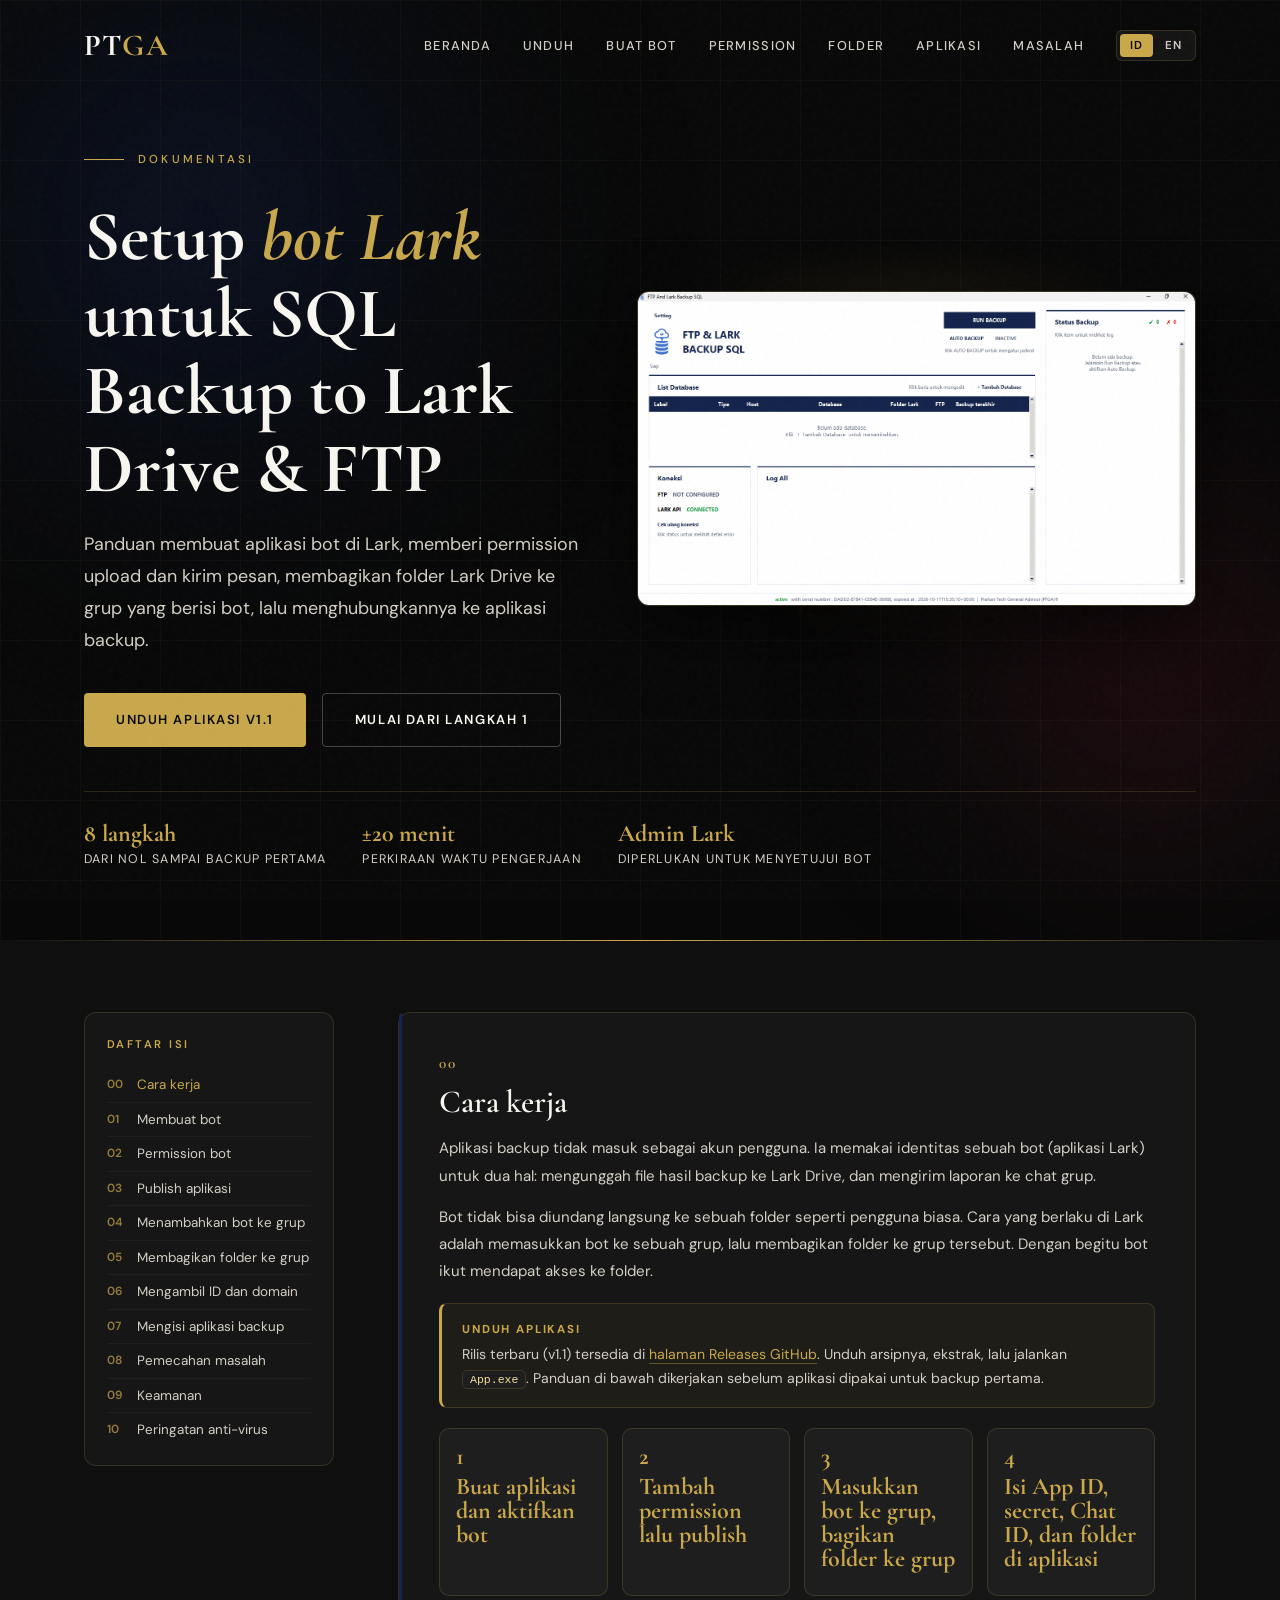
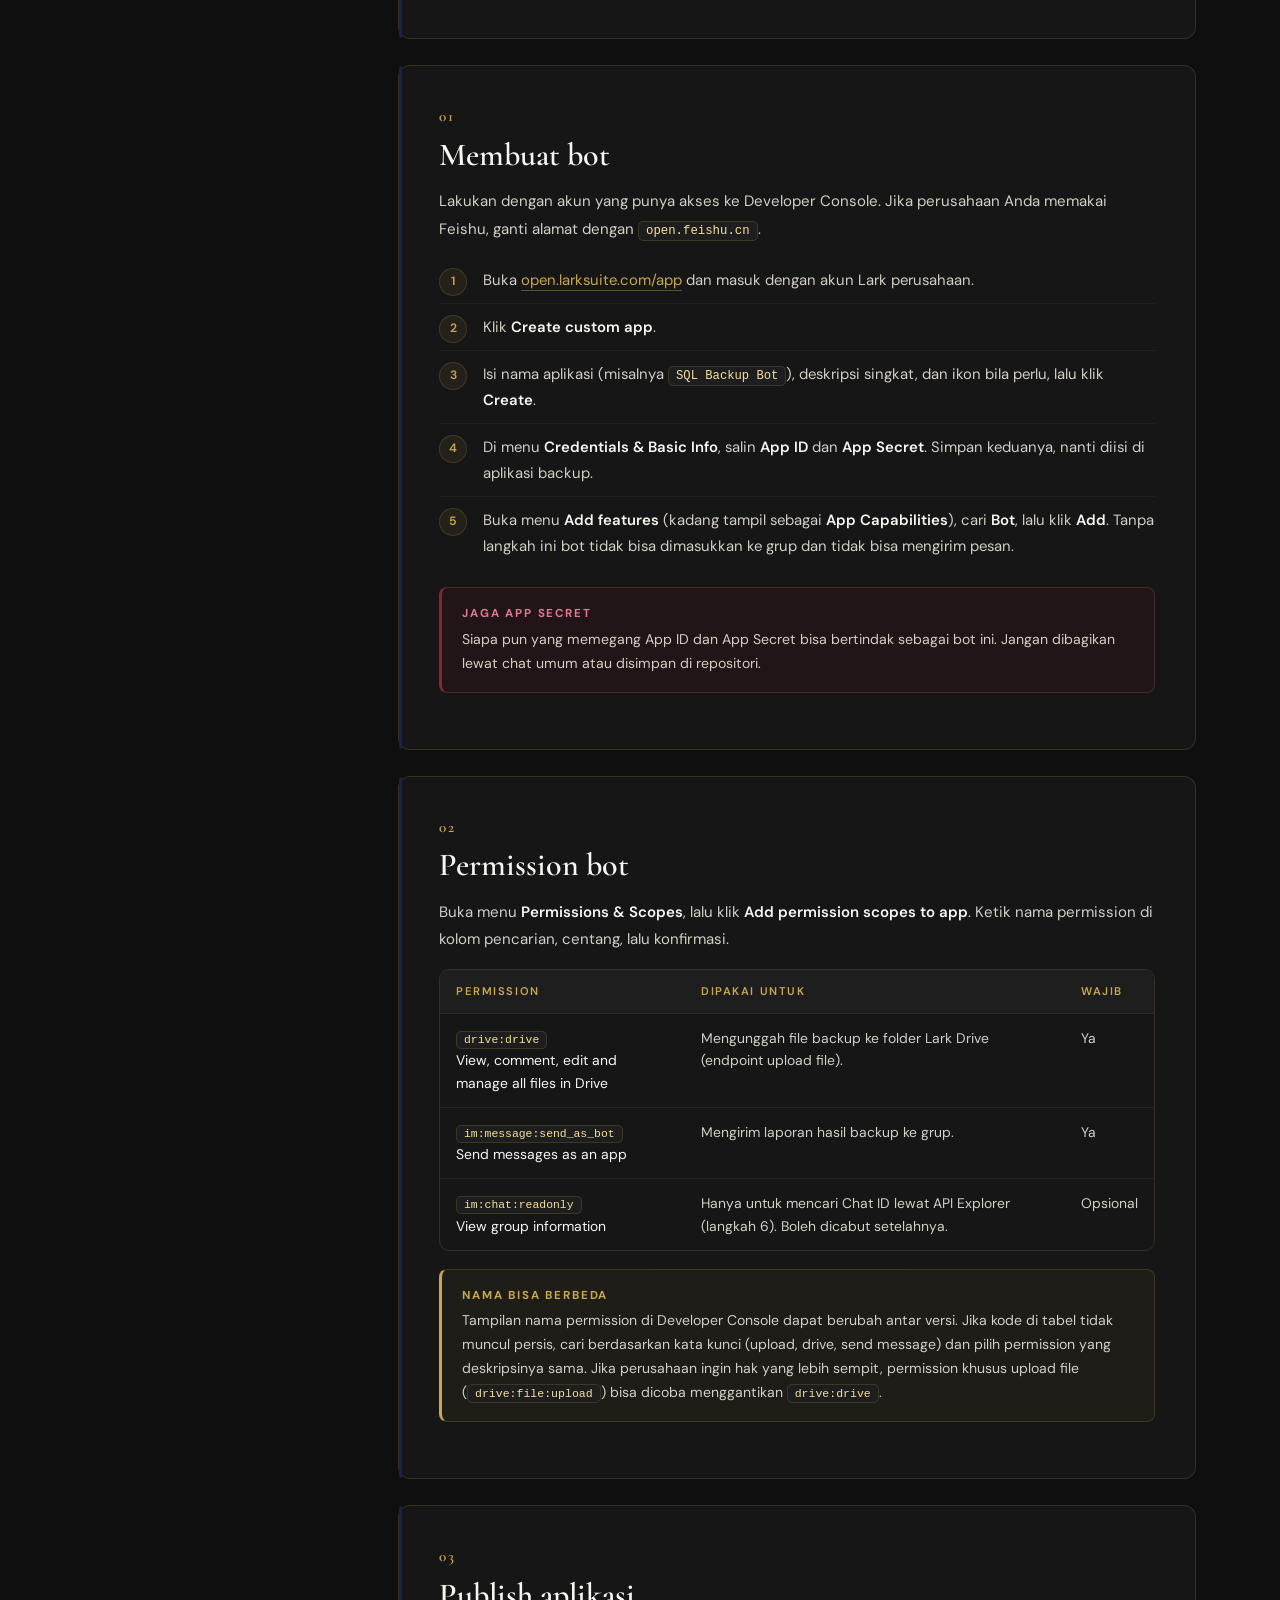
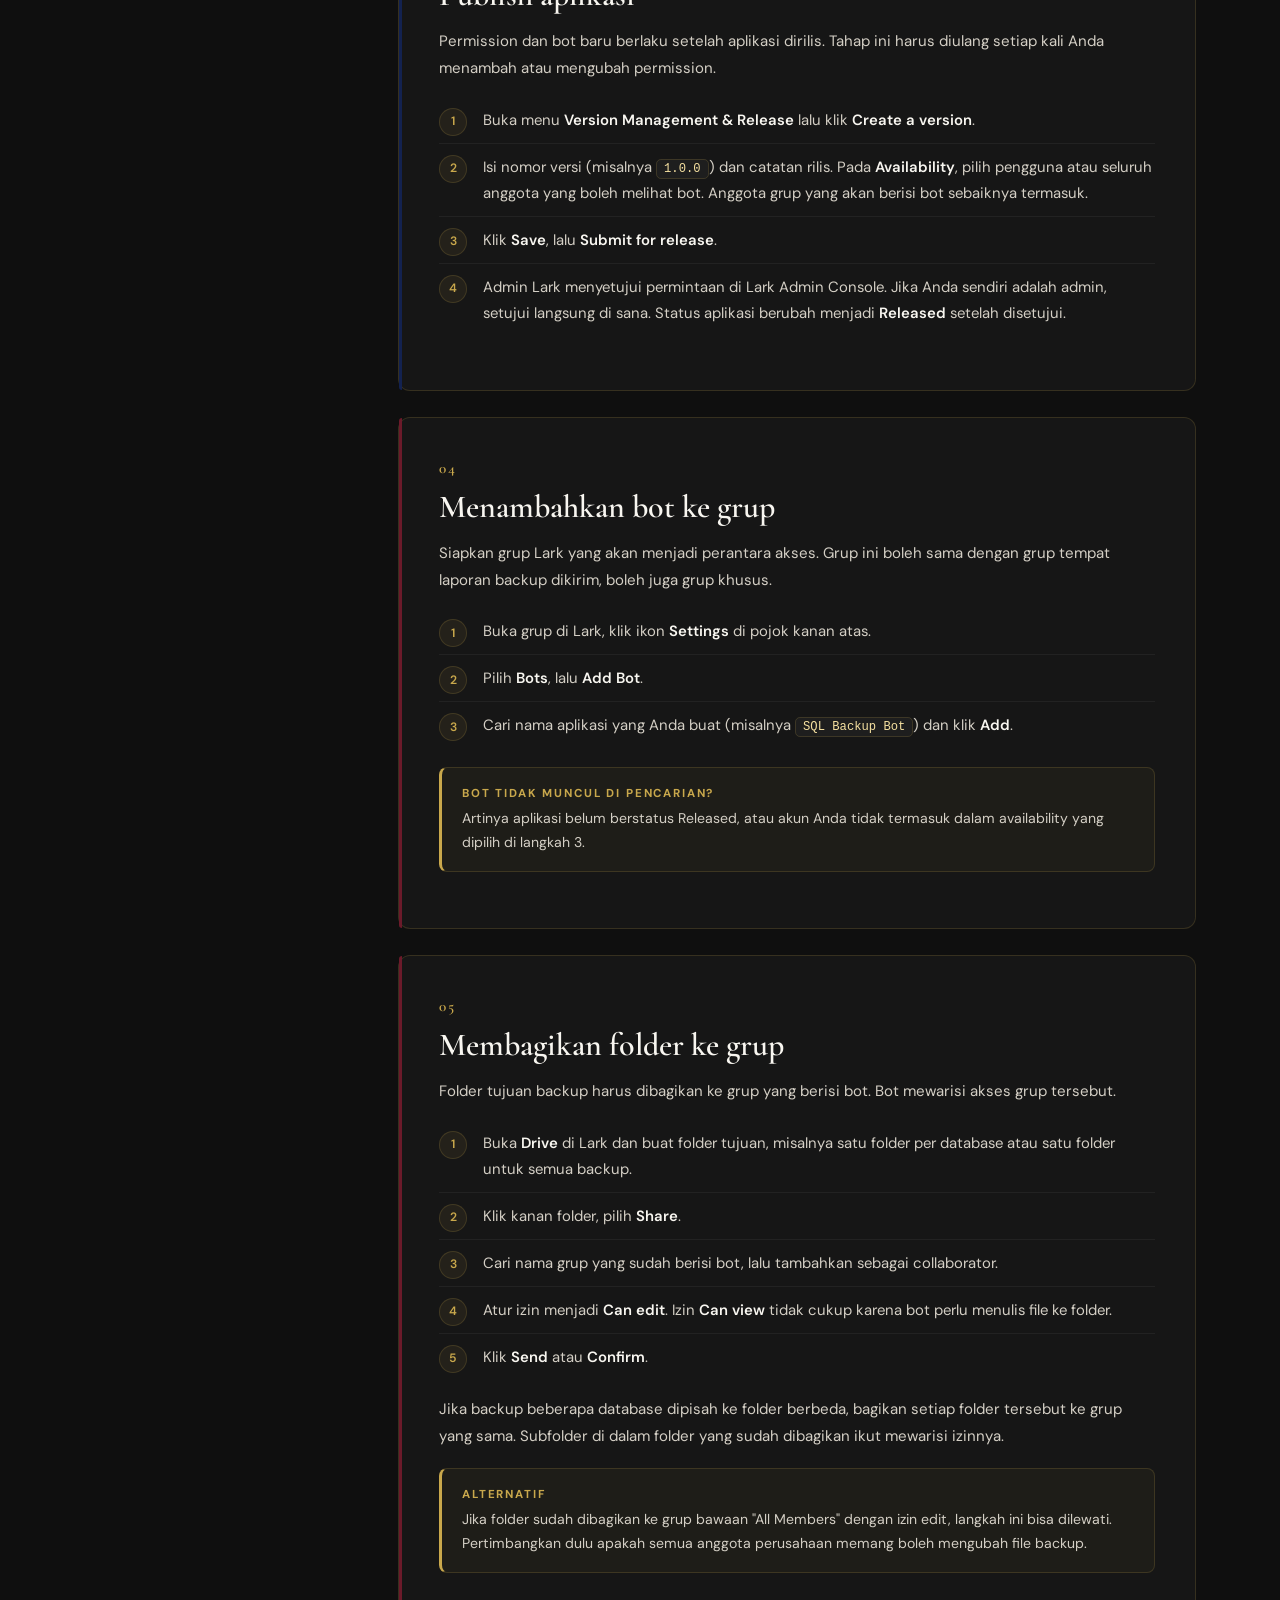
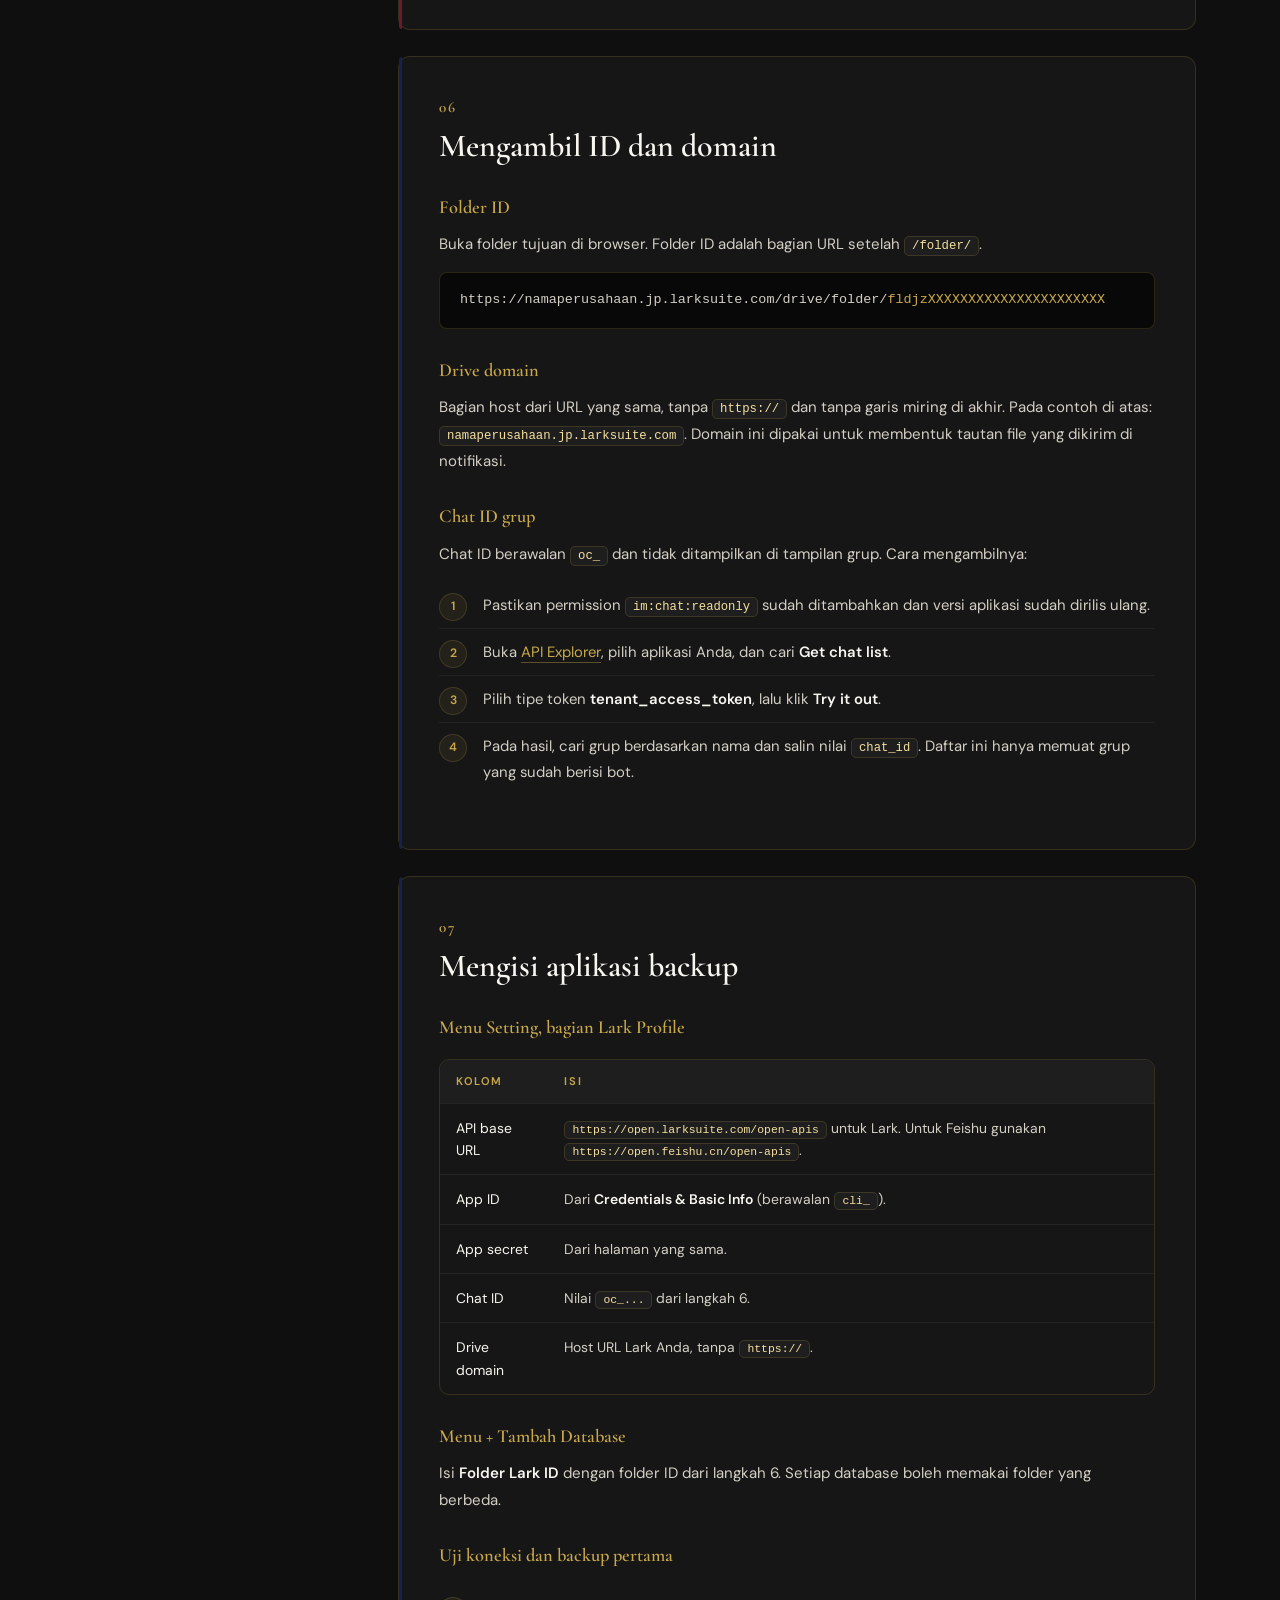
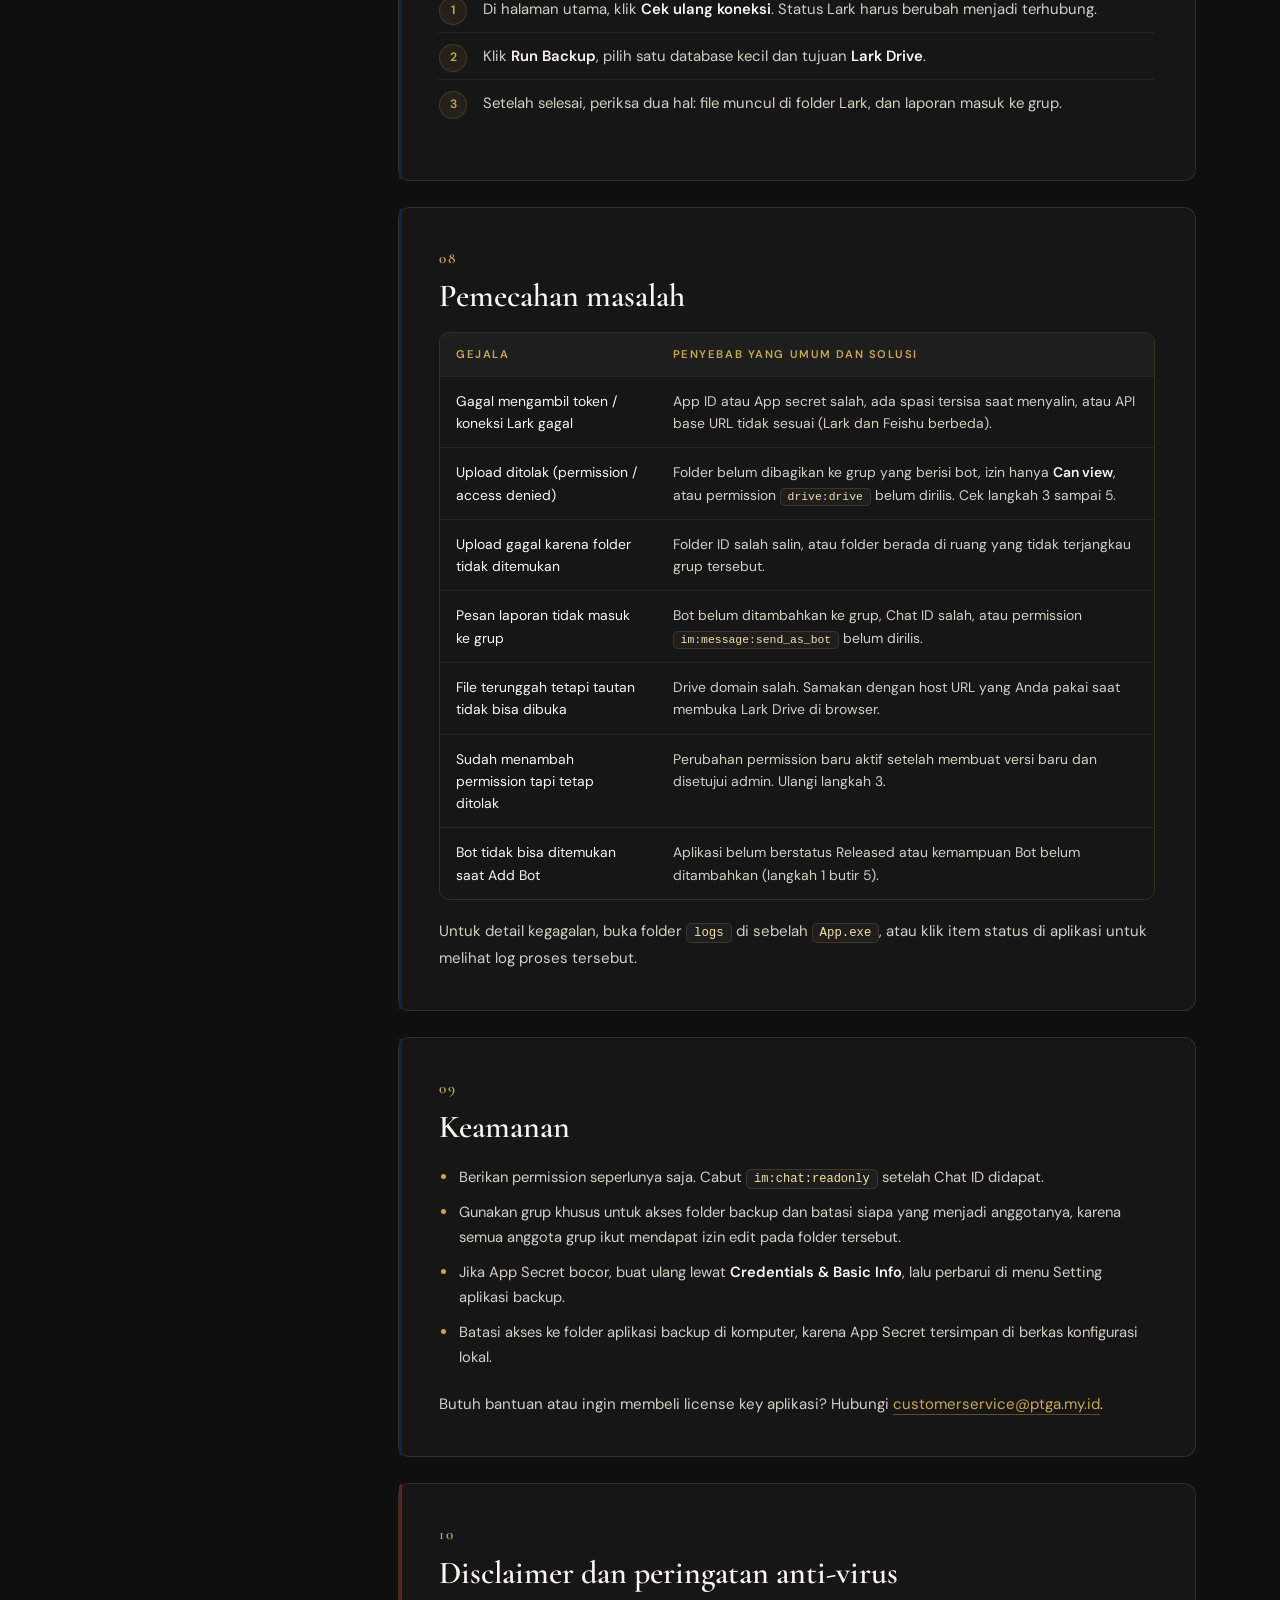
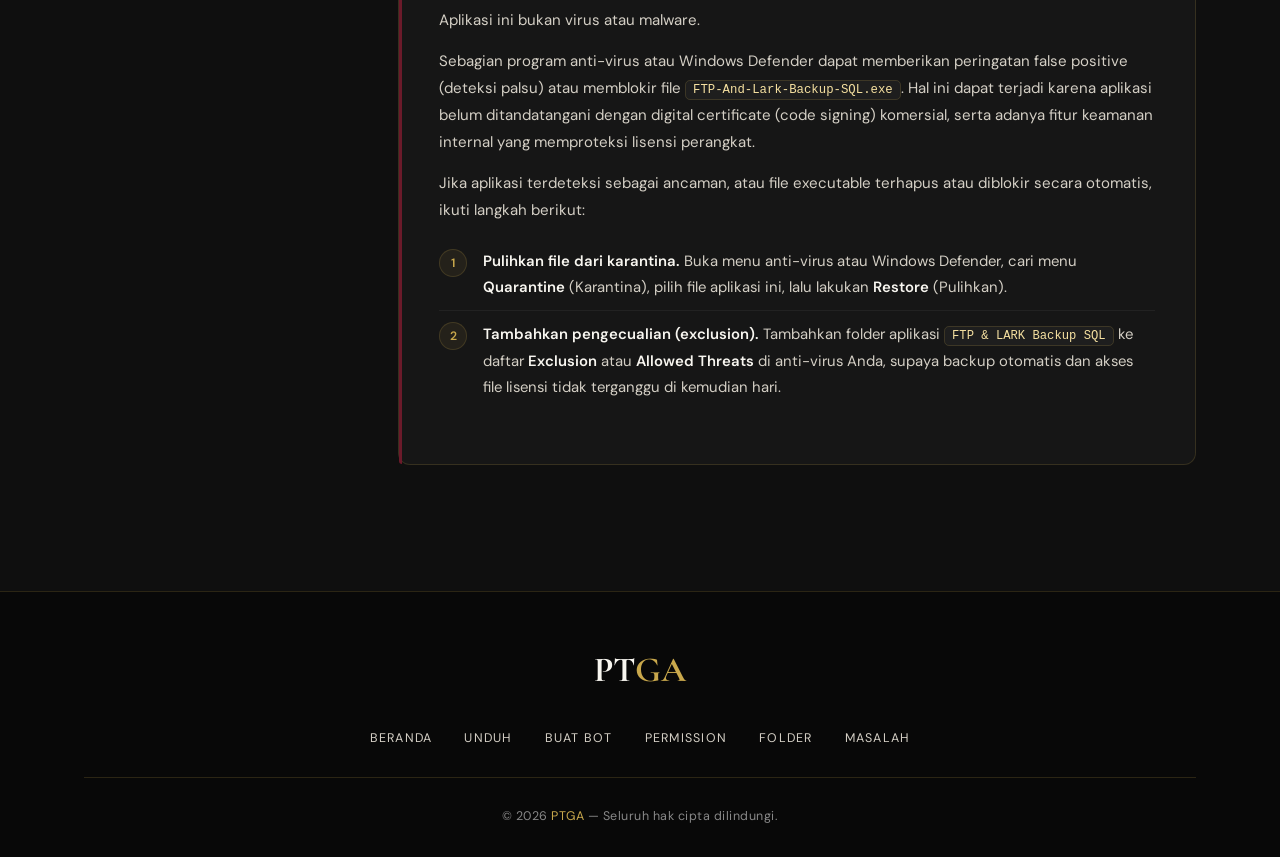
==== commit c5796ec3: "uhuy" ====
--- a/FALBackup/index.html
+++ b/FALBackup/index.html
@@ -20,6 +20,17 @@
 </script>
 <style>
 /* Halaman dokumentasi: melengkapi style.css, memakai variabel warna yang sama */
+/* Hero dua kolom: teks di kiri, screenshot aplikasi di kanan */
+.d-hero-grid{display:grid;grid-template-columns:minmax(0,1fr) minmax(0,1.1fr);gap:44px;align-items:center}
+.d-hero-text .hs{margin-bottom:32px}
+.d-hero h1{font-size:clamp(1.9rem,2.9vw,2.8rem)}
+.d-shot{position:relative;margin:0}
+.d-shot::before{content:'';position:absolute;inset:-18px;background:radial-gradient(circle at 50% 40%,rgba(201,168,76,.16),transparent 68%);filter:blur(24px);z-index:0;pointer-events:none}
+.d-shot a{position:relative;z-index:1;display:block;border:1px solid var(--border);border-radius:var(--radius);overflow:hidden;background:var(--dark2);box-shadow:0 28px 70px rgba(0,0,0,.6);transition:var(--tr);cursor:zoom-in}
+.d-shot a:hover{border-color:rgba(201,168,76,.5);transform:translateY(-4px)}
+.d-shot img{width:100%;height:auto}
+@media(max-width:1000px){.d-hero-grid{grid-template-columns:minmax(0,1fr);gap:40px}.d-hero h1{font-size:clamp(2.2rem,7vw,3.2rem)}}
+
 /* Bahasa: setiap teks punya dua span (id dan en), satu disembunyikan sesuai atribut lang di <html> */
 .id,.en{display:contents}
 html[lang="id"] .en,html[lang="en"] .id{display:none!important}
@@ -137,13 +148,21 @@
 <div class="orb o2"></div>
 <div class="hgrid"></div>
 <div class="container">
+<div class="d-hero-grid">
+<div class="d-hero-text">
 <div class="hey"><span class="heyline"></span><span class="heytext"><span class="id">Dokumentasi</span><span class="en">Documentation</span></span></div>
 <h1><span class="id">Setup <em>bot Lark</em> untuk SQL Backup to Lark Drive &amp; FTP</span><span class="en">Setting up the <em>Lark bot</em> for SQL Backup to Lark Drive &amp; FTP</span></h1>
 <p class="hs"><span class="id">Panduan membuat aplikasi bot di Lark, memberi permission upload dan kirim pesan, membagikan folder Lark Drive ke grup yang berisi bot, lalu menghubungkannya ke aplikasi backup.</span><span class="en">A guide to creating a bot app in Lark, granting upload and messaging permissions, sharing a Lark Drive folder with the group that contains the bot, and connecting it to the backup application.</span></p>
 <div class="hcta">
 <a class="btn-p" href="https://github.com/dafaprasetya/FTP-LARK-Backup-SQL-Release/releases/tag/v1.1" rel="noopener" target="_blank"><span class="id">Unduh aplikasi v1.1</span><span class="en">Download app v1.1</span></a>
 <a class="btn-o" href="#bot"><span class="id">Mulai dari langkah 1</span><span class="en">Start at step 1</span></a>
-<a class="btn-o" href="#masalah"><span class="id">Pemecahan masalah</span><span class="en">Troubleshooting</span></a>
+</div>
+</div>
+<figure class="d-shot">
+<a href="img/app-screenshot.png" target="_blank" rel="noopener" aria-label="Buka screenshot ukuran penuh">
+<img src="img/app-screenshot.png" width="1364" height="767" alt="Tampilan aplikasi FTP and Lark Backup SQL" data-alt-id="Tampilan aplikasi FTP and Lark Backup SQL" data-alt-en="FTP and Lark Backup SQL application window" fetchpriority="high">
+</a>
+</figure>
 </div>
 <div class="d-meta">
 <div><span class="id"><strong>8 langkah</strong>dari nol sampai backup pertama</span><span class="en"><strong>8 steps</strong>from scratch to your first backup</span></div>
@@ -386,6 +405,8 @@
     document.title = META[l].t;
     var md = document.querySelector('meta[name="description"]'); if (md) md.setAttribute('content', META[l].d);
     document.querySelectorAll('.lb').forEach(function(b){ b.classList[b.getAttribute('data-l') === l ? 'add' : 'remove']('act'); });
+    document.querySelectorAll('img[data-alt-id]').forEach(function(im){ im.alt = im.getAttribute('data-alt-' + l); });
+    document.querySelectorAll('.d-shot a').forEach(function(a){ a.setAttribute('aria-label', l === 'en' ? 'Open full-size screenshot' : 'Buka screenshot ukuran penuh'); });
     try { localStorage.setItem('ptga_doc_lang', l); } catch(e) {}
   }
   document.querySelectorAll('.lb').forEach(function(b){
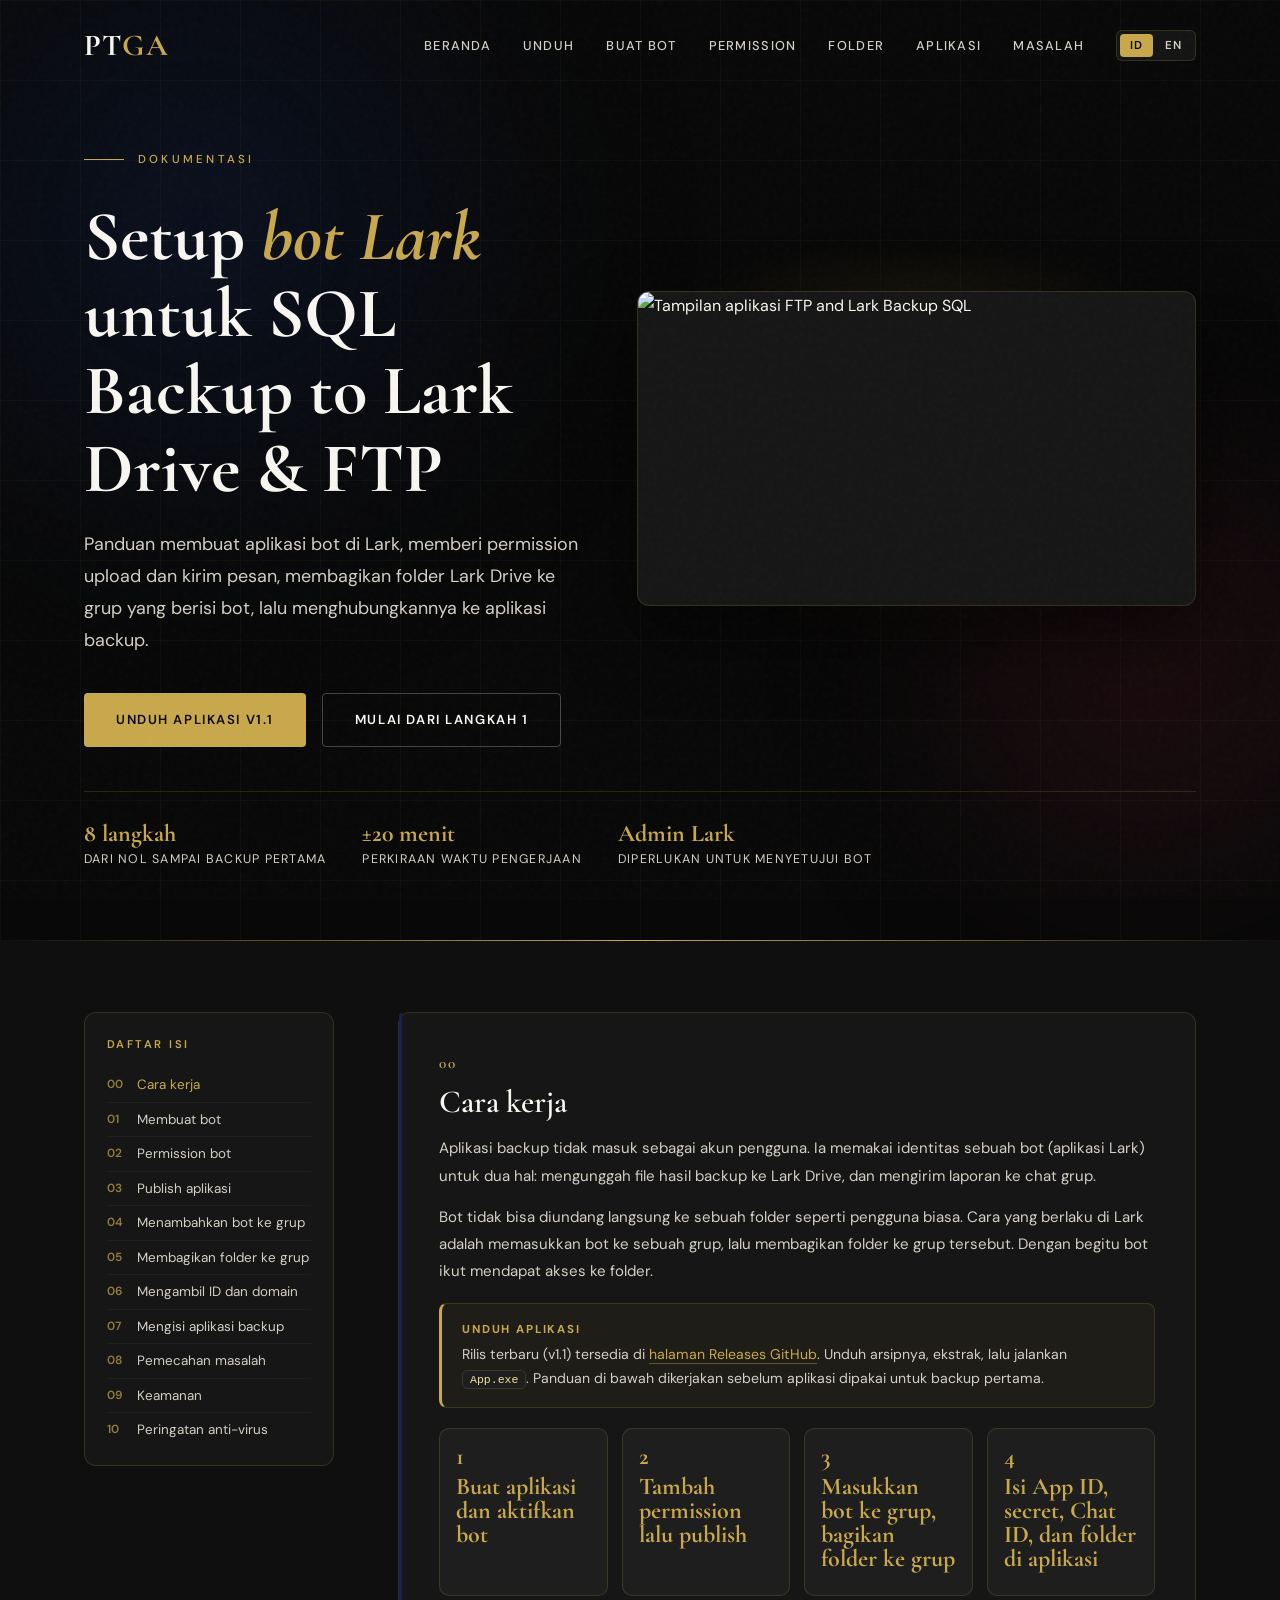
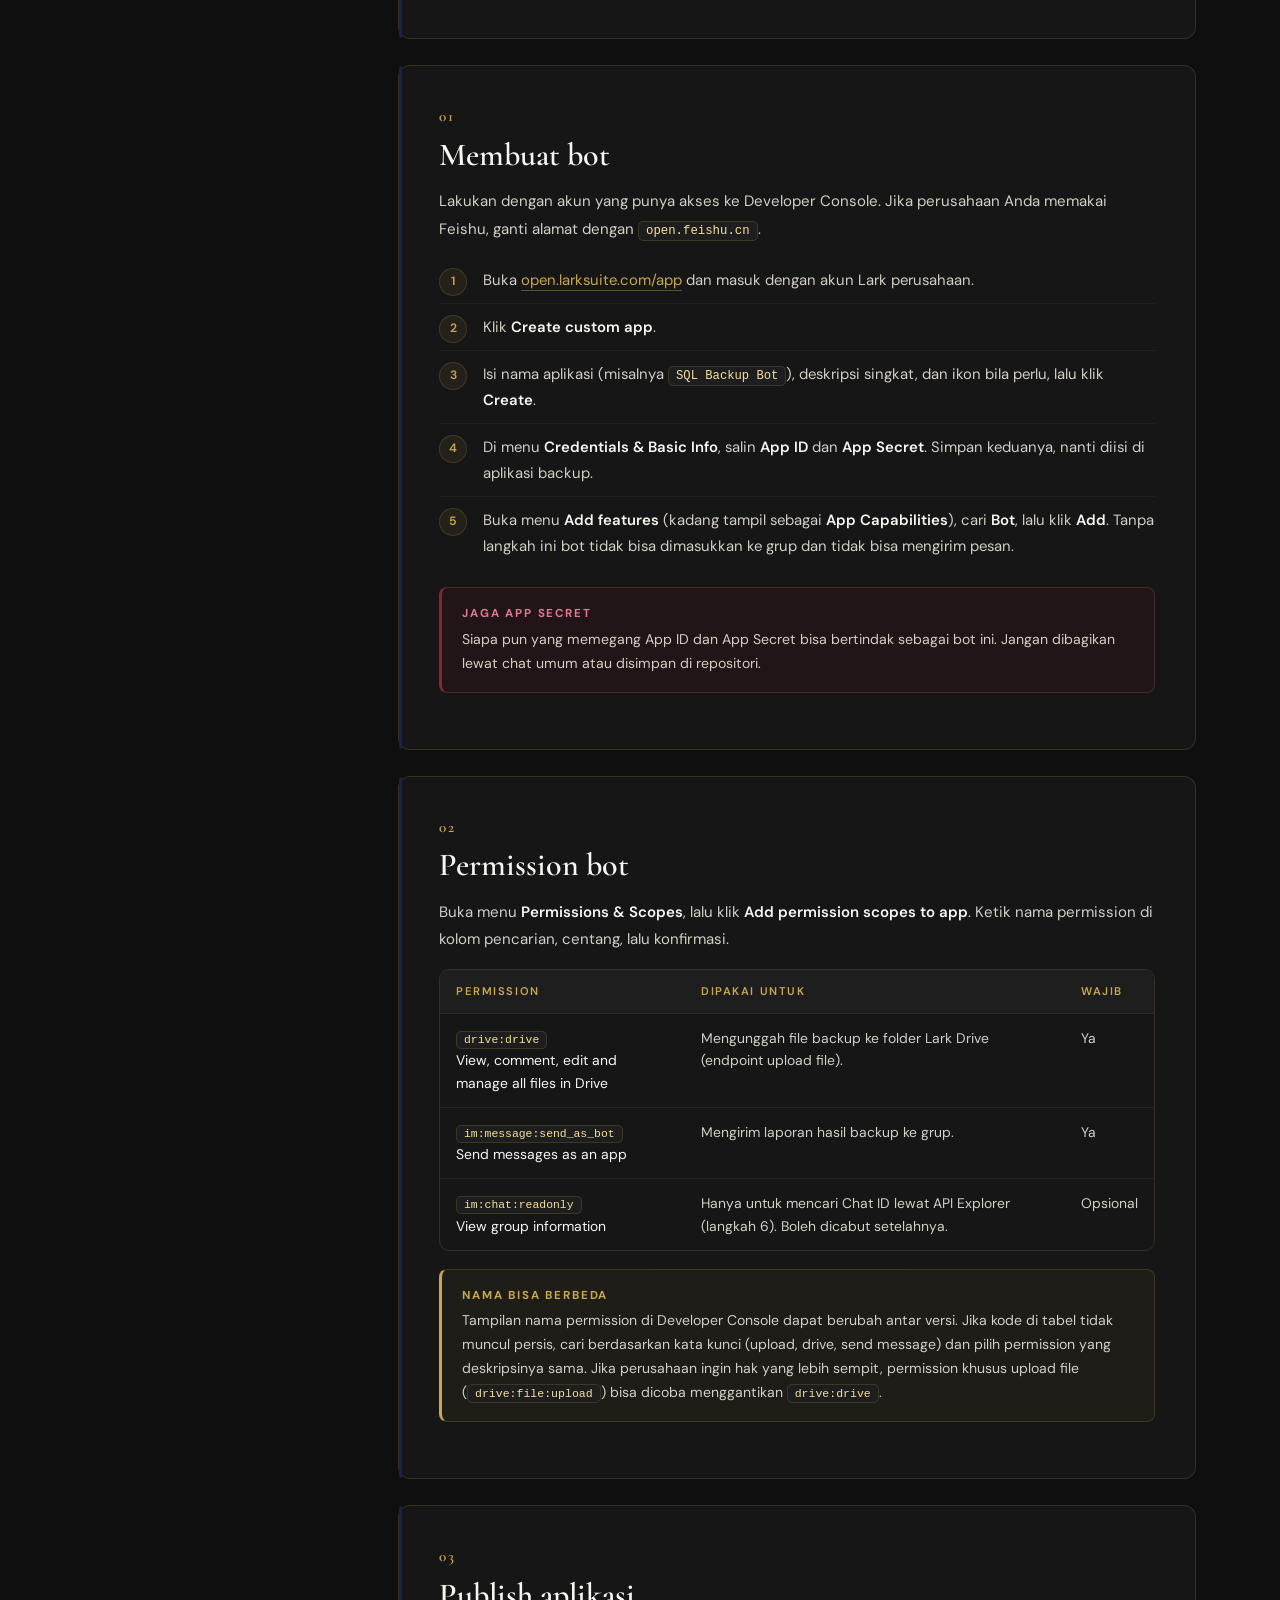
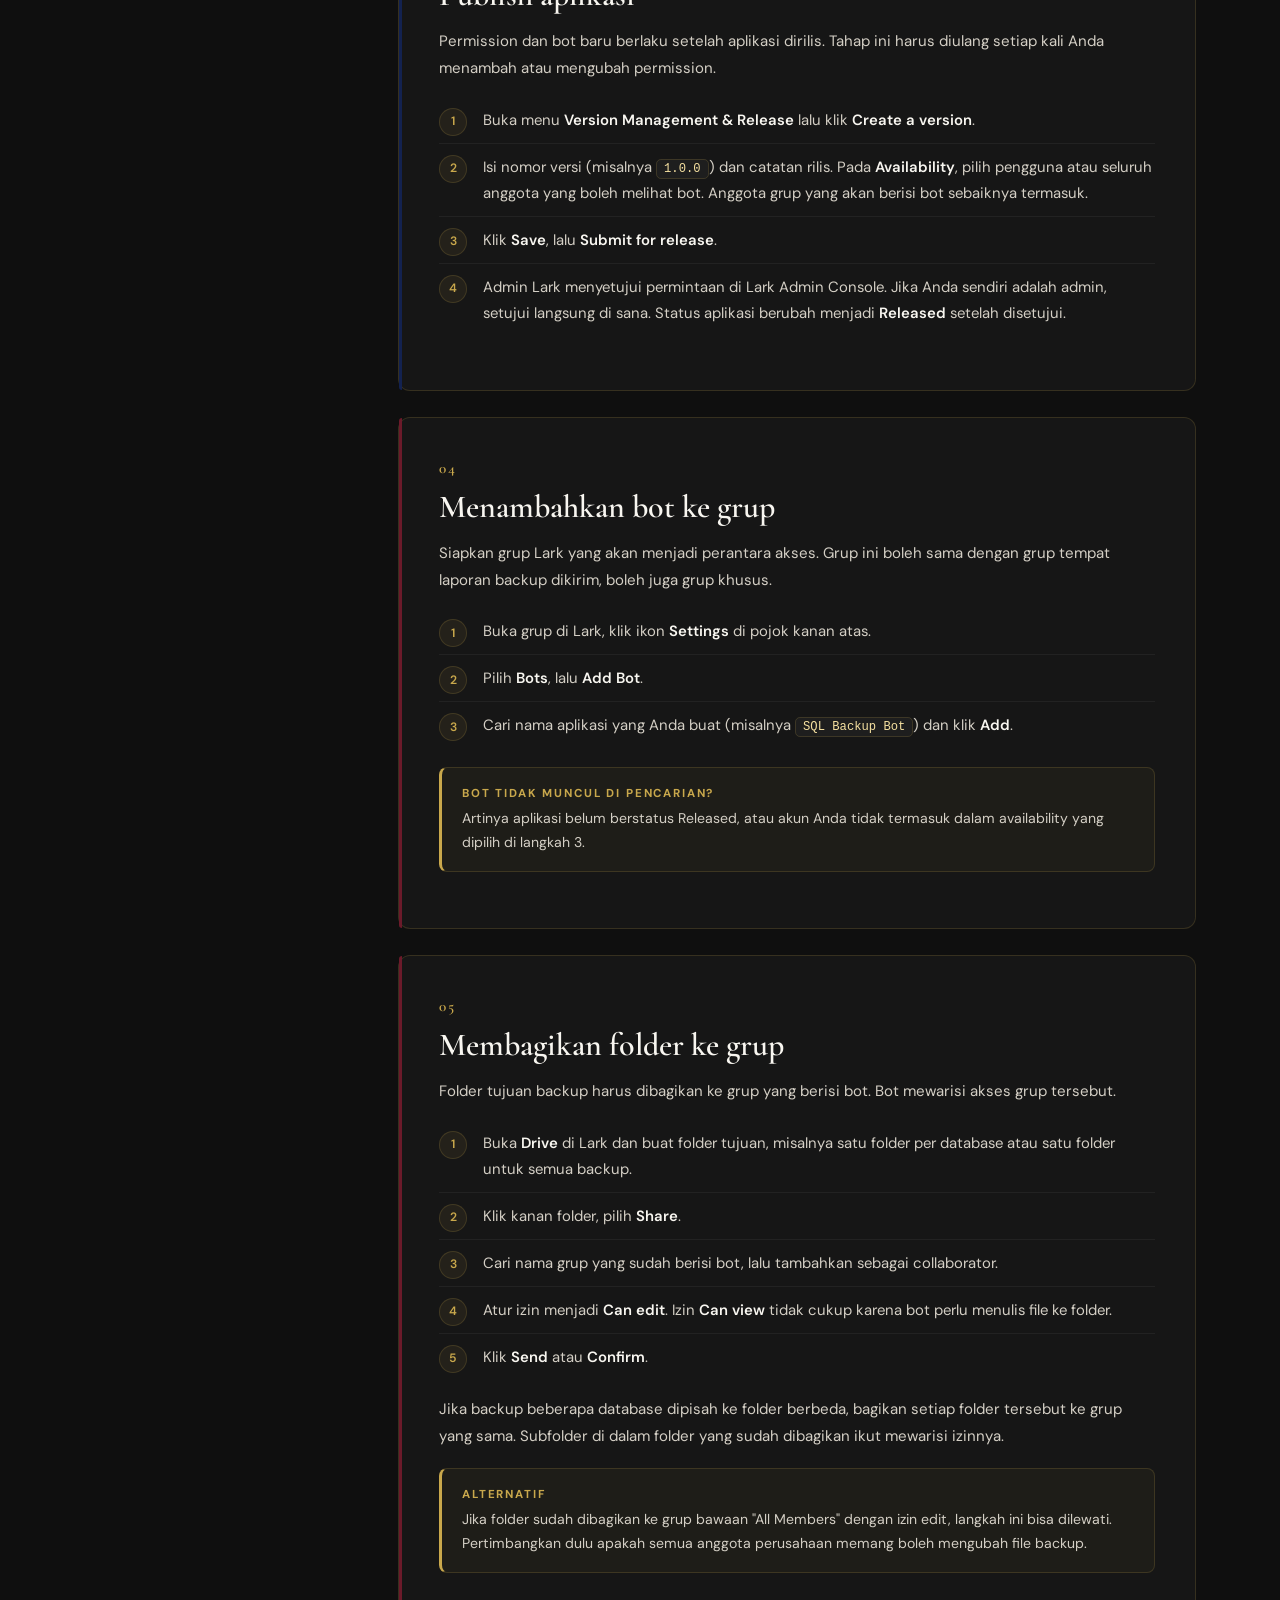
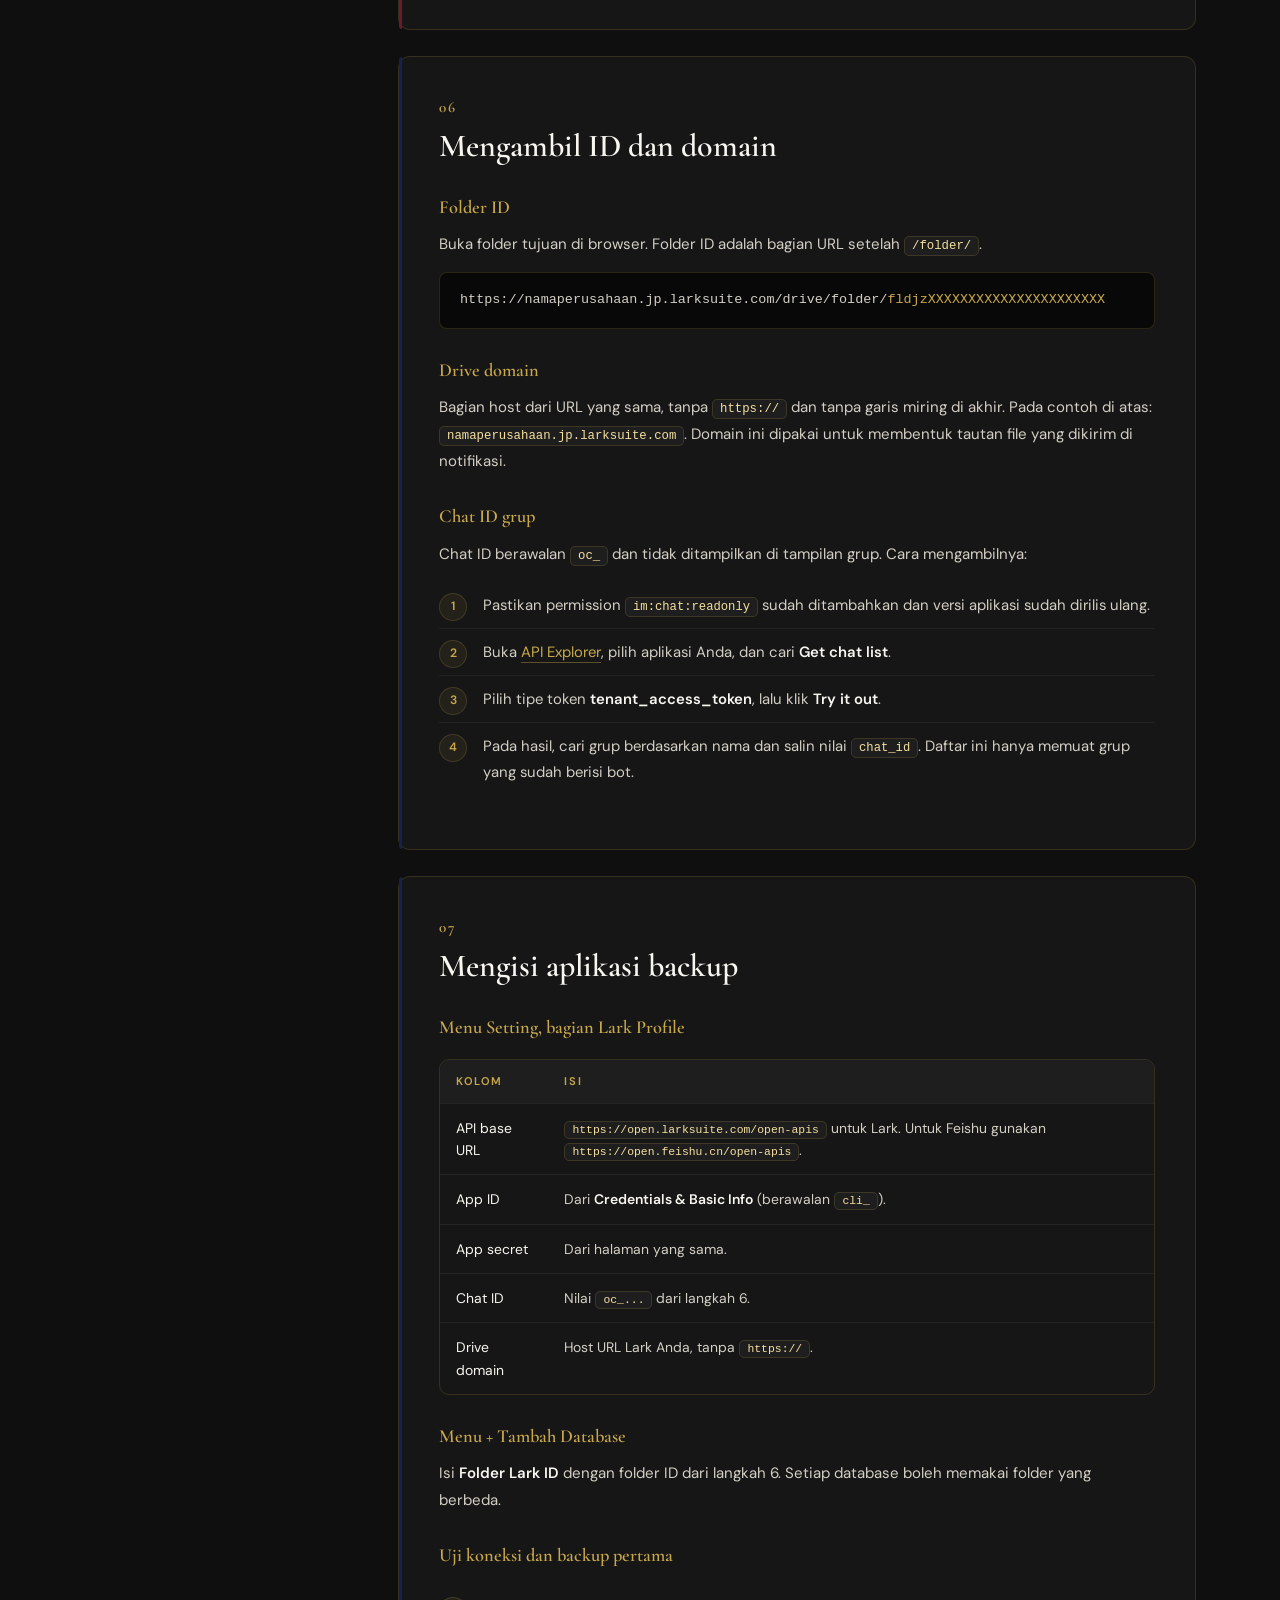
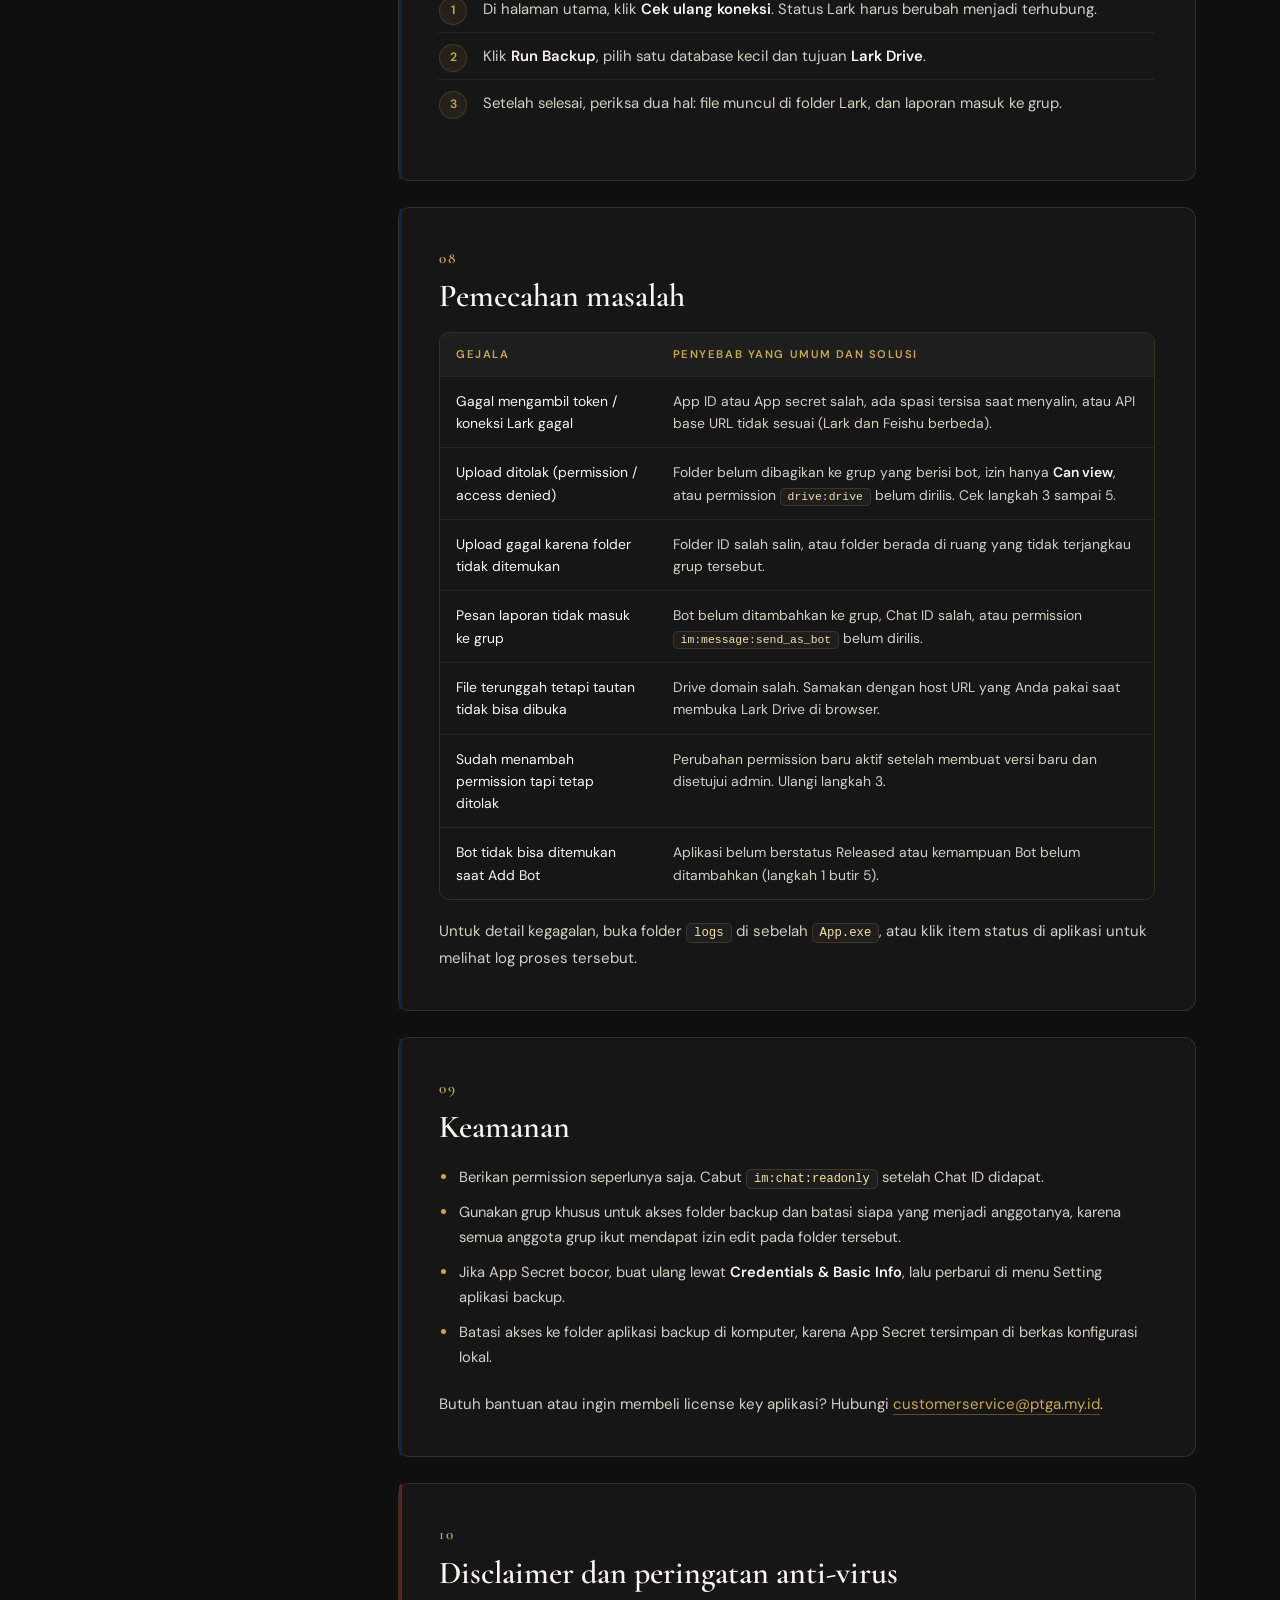
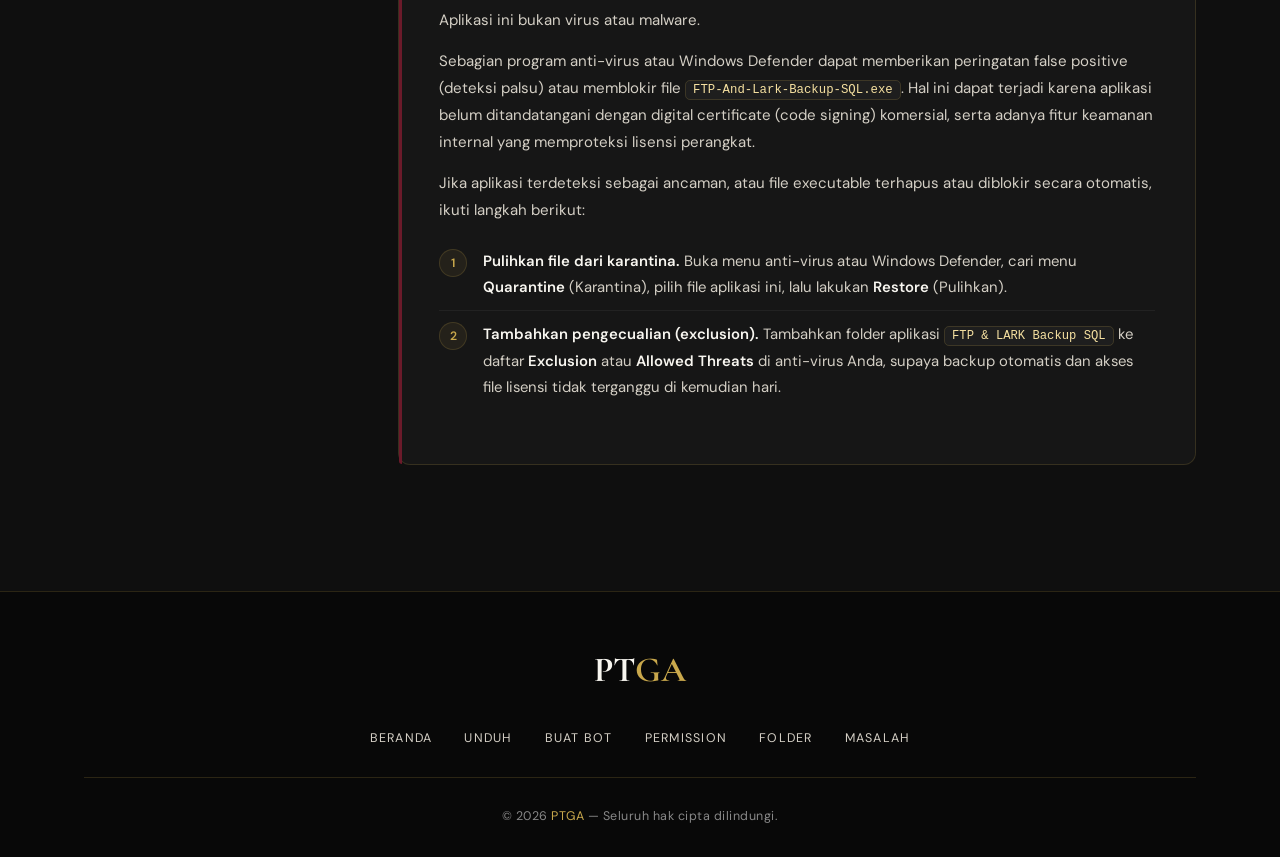
==== commit ced39ef0: "uhuy" ====
--- a/FALBackup/index.html
+++ b/FALBackup/index.html
@@ -159,8 +159,8 @@
 </div>
 </div>
 <figure class="d-shot">
-<a href="img/app-screenshot.png" target="_blank" rel="noopener" aria-label="Buka screenshot ukuran penuh">
-<img src="img/app-screenshot.png" width="1364" height="767" alt="Tampilan aplikasi FTP and Lark Backup SQL" data-alt-id="Tampilan aplikasi FTP and Lark Backup SQL" data-alt-en="FTP and Lark Backup SQL application window" fetchpriority="high">
+<a href="https://github.com/JosephStruddle/company/blob/main/FALBackup/img/app-screenshot.png?raw=true" target="_blank" rel="noopener" aria-label="Buka screenshot ukuran penuh">
+<img src="https://github.com/JosephStruddle/company/blob/main/FALBackup/img/app-screenshot.png?raw=true" width="1364" height="767" alt="Tampilan aplikasi FTP and Lark Backup SQL" data-alt-id="Tampilan aplikasi FTP and Lark Backup SQL" data-alt-en="FTP and Lark Backup SQL application window" fetchpriority="high">
 </a>
 </figure>
 </div>
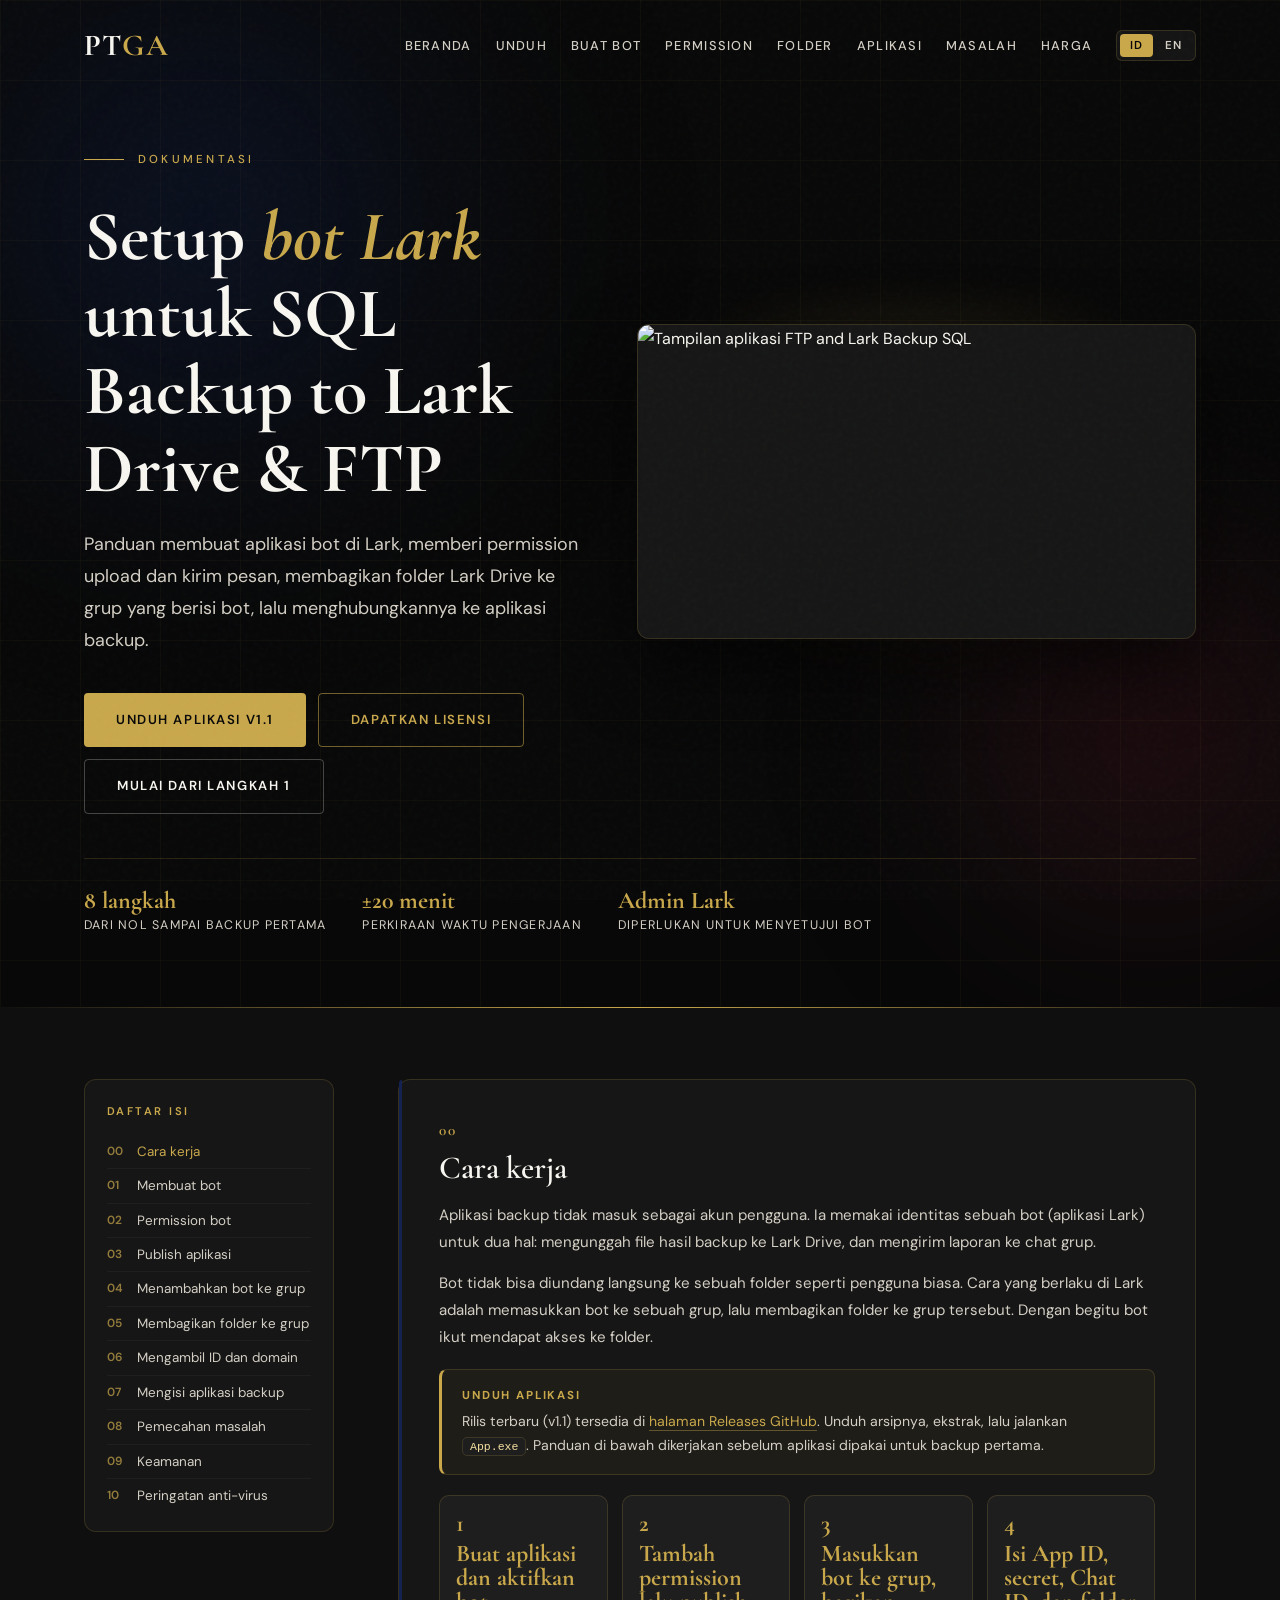
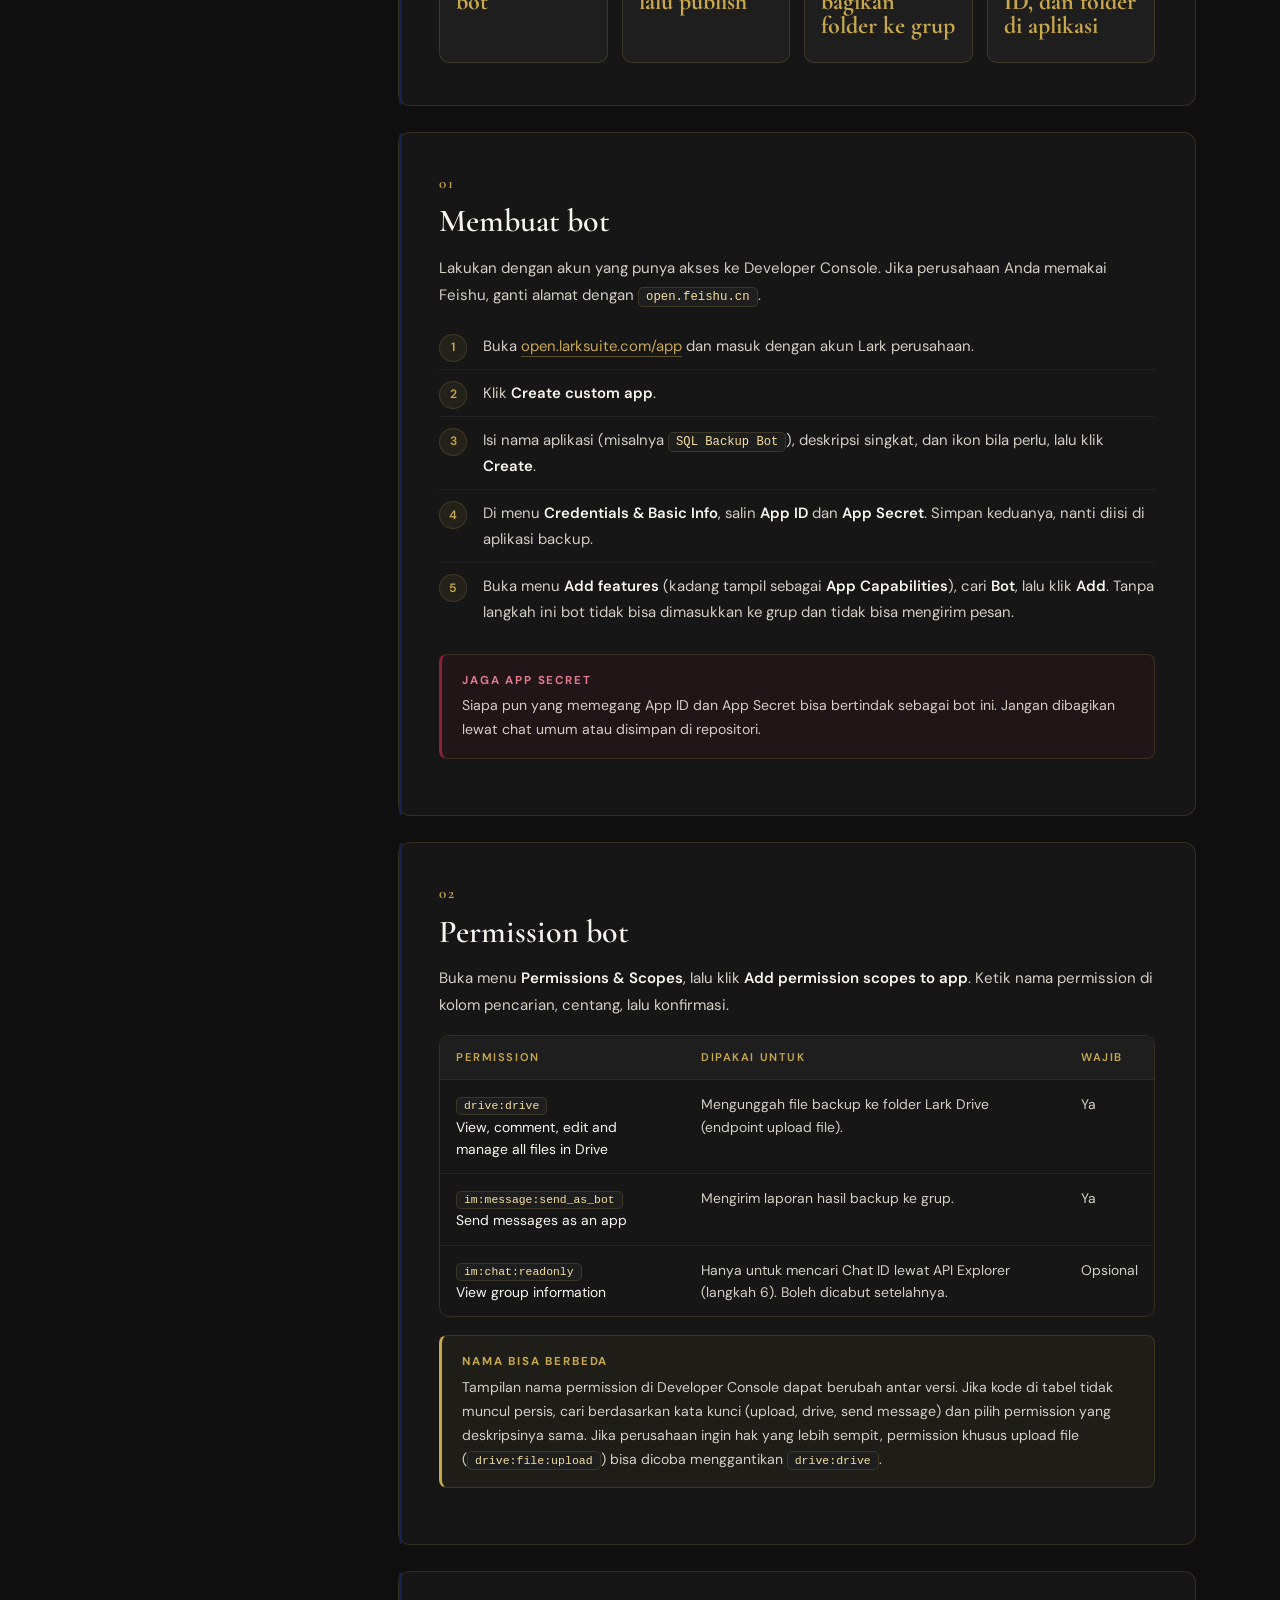
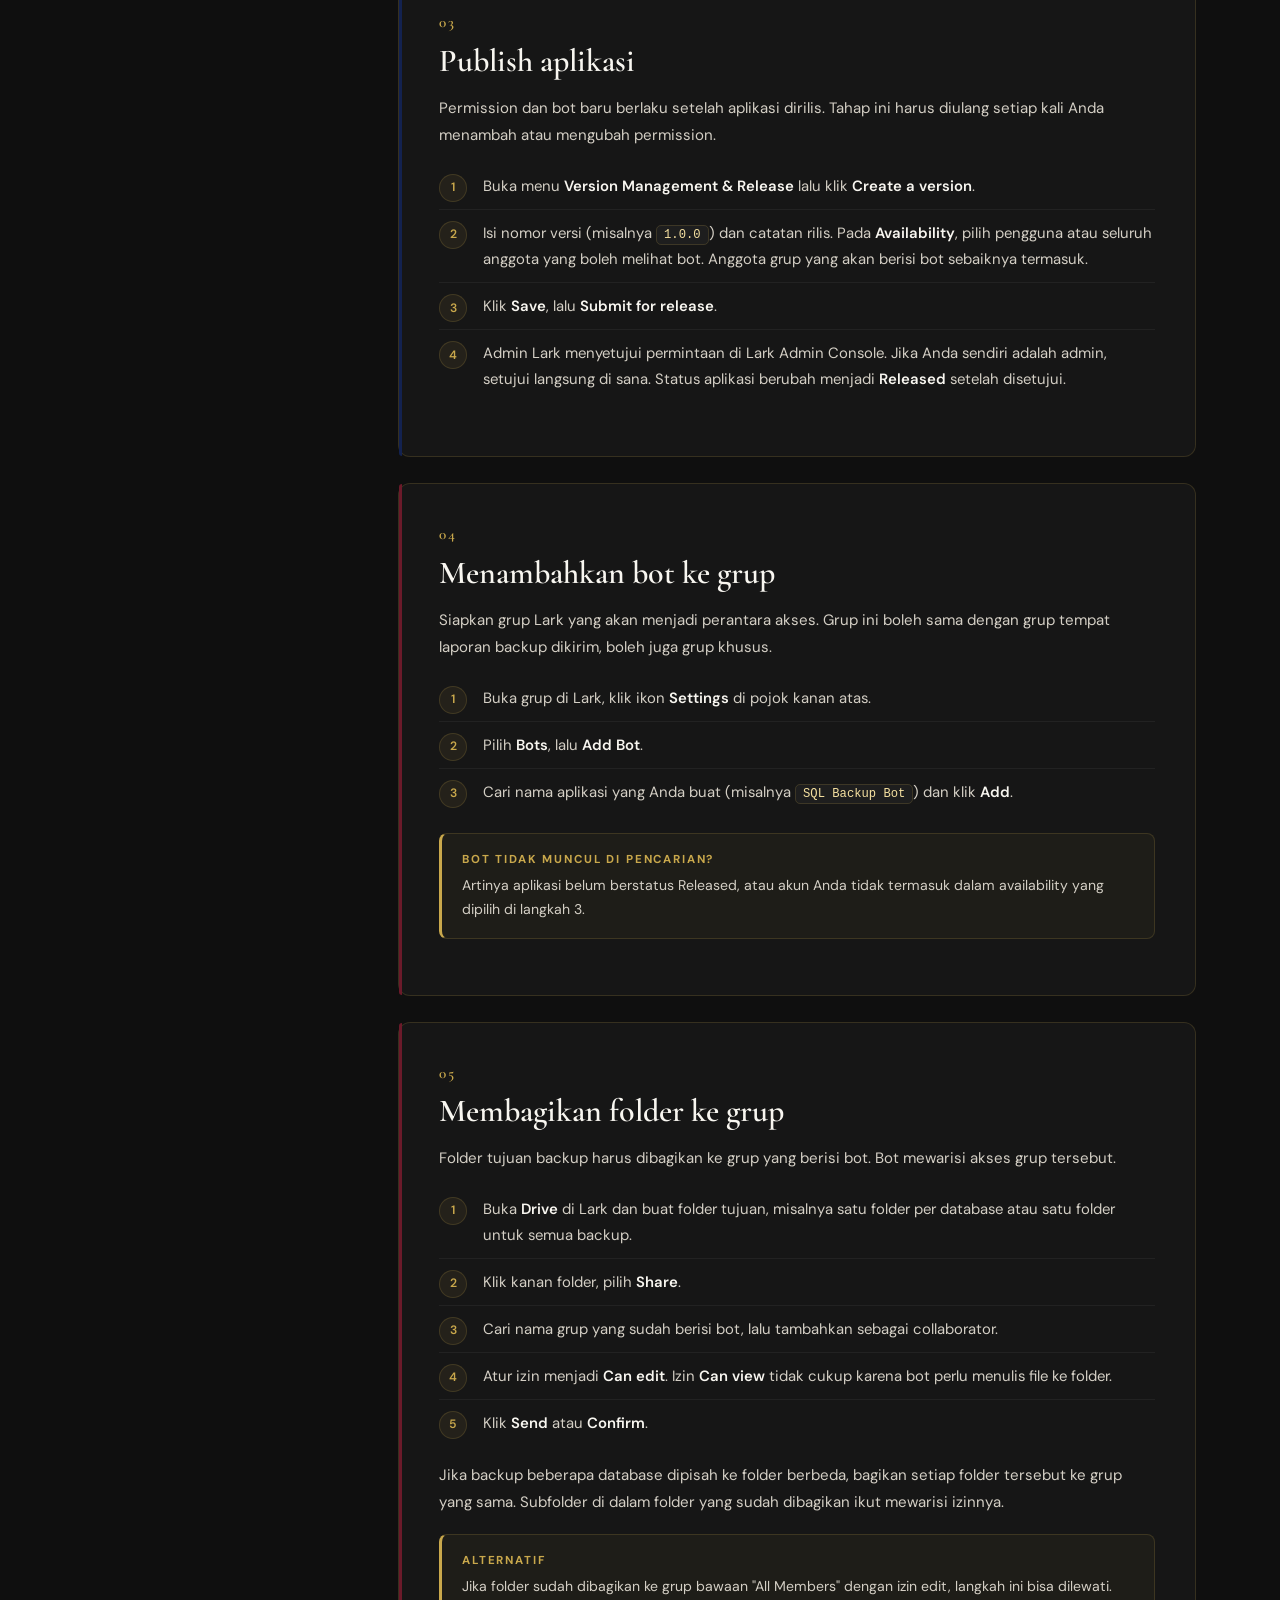
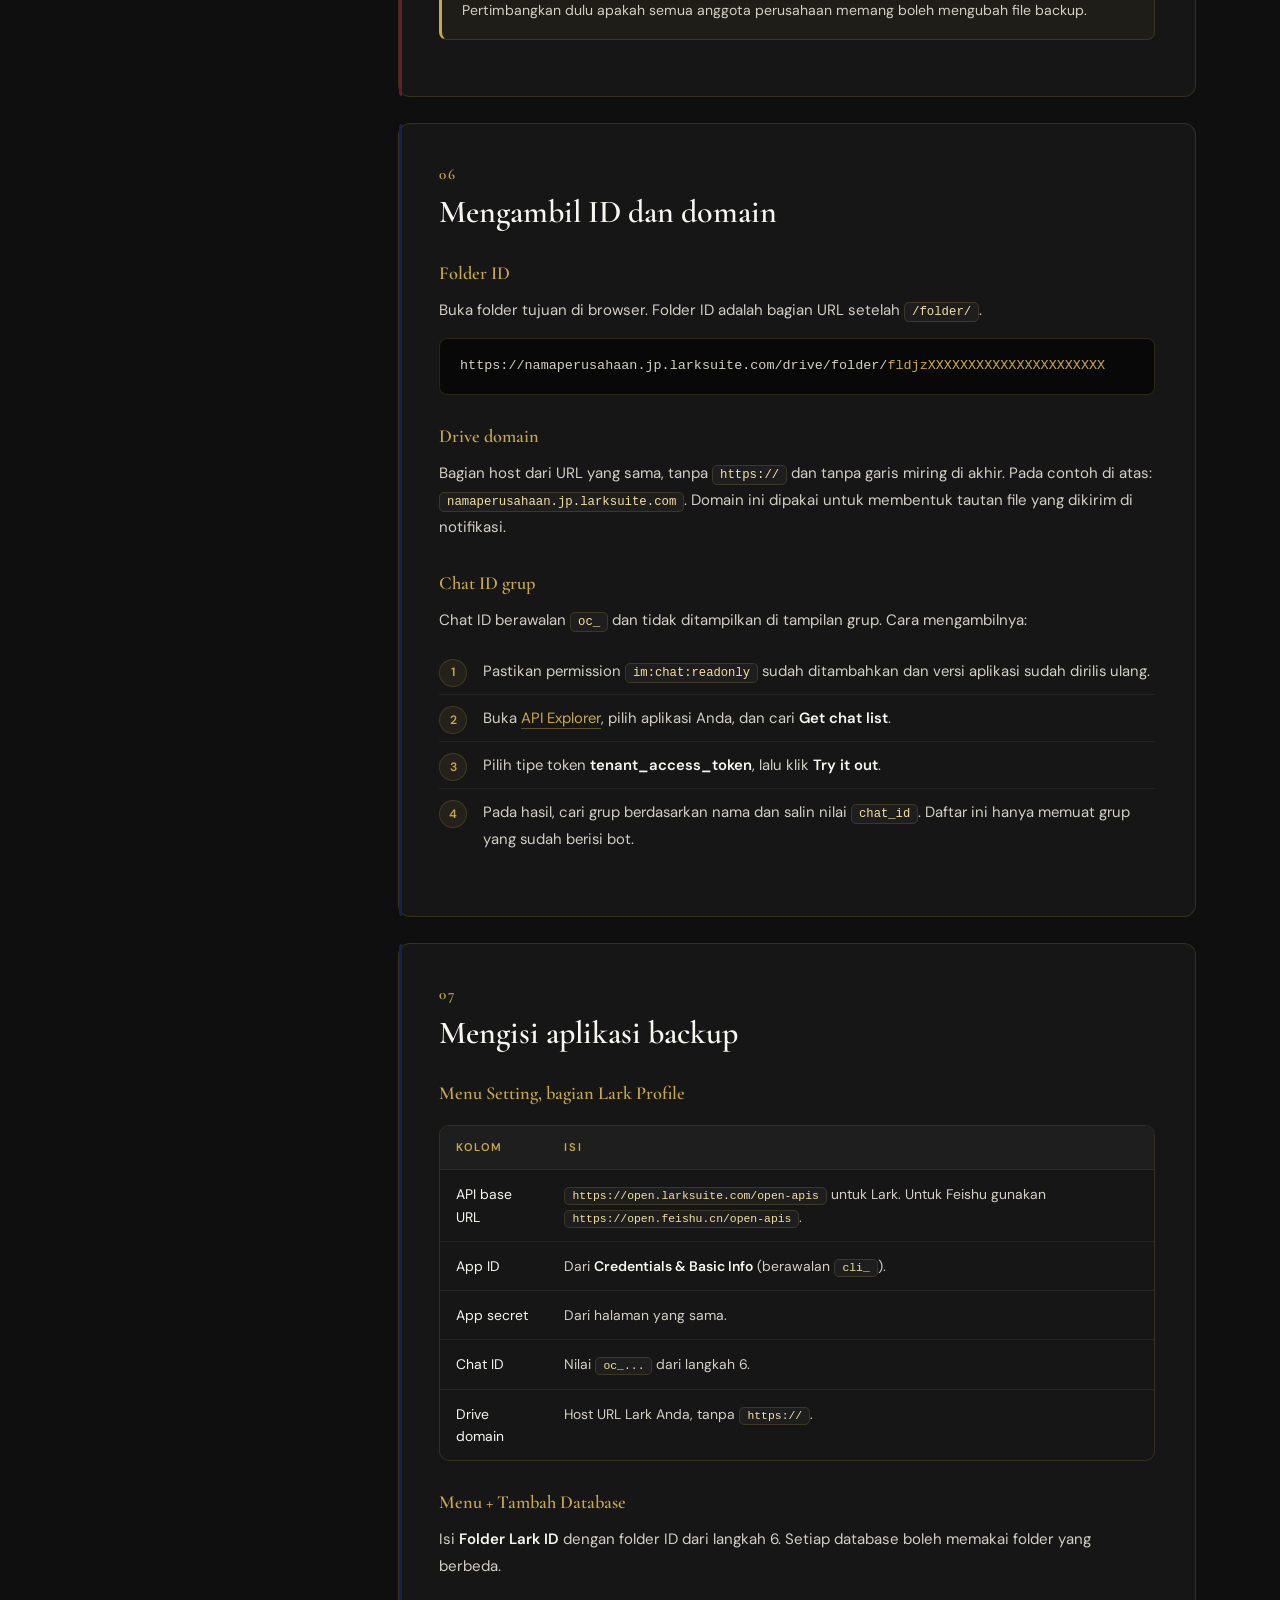
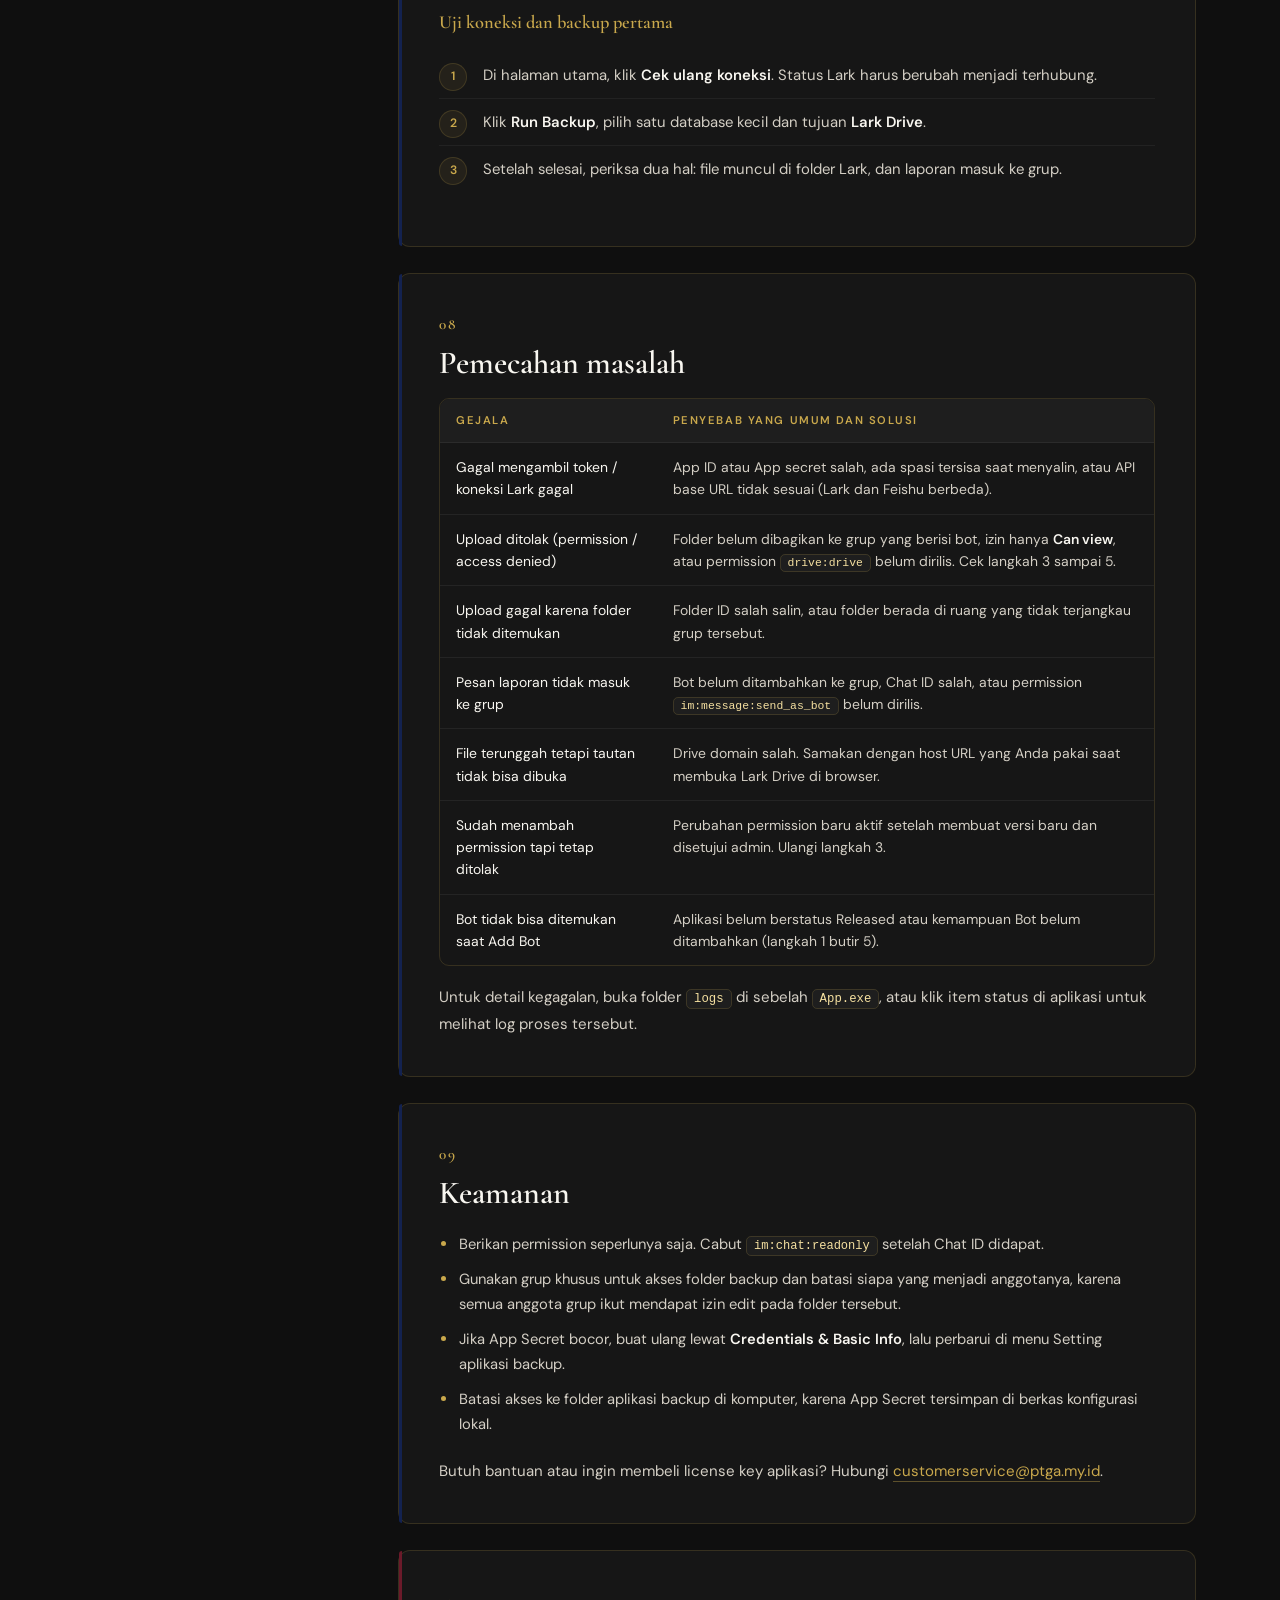
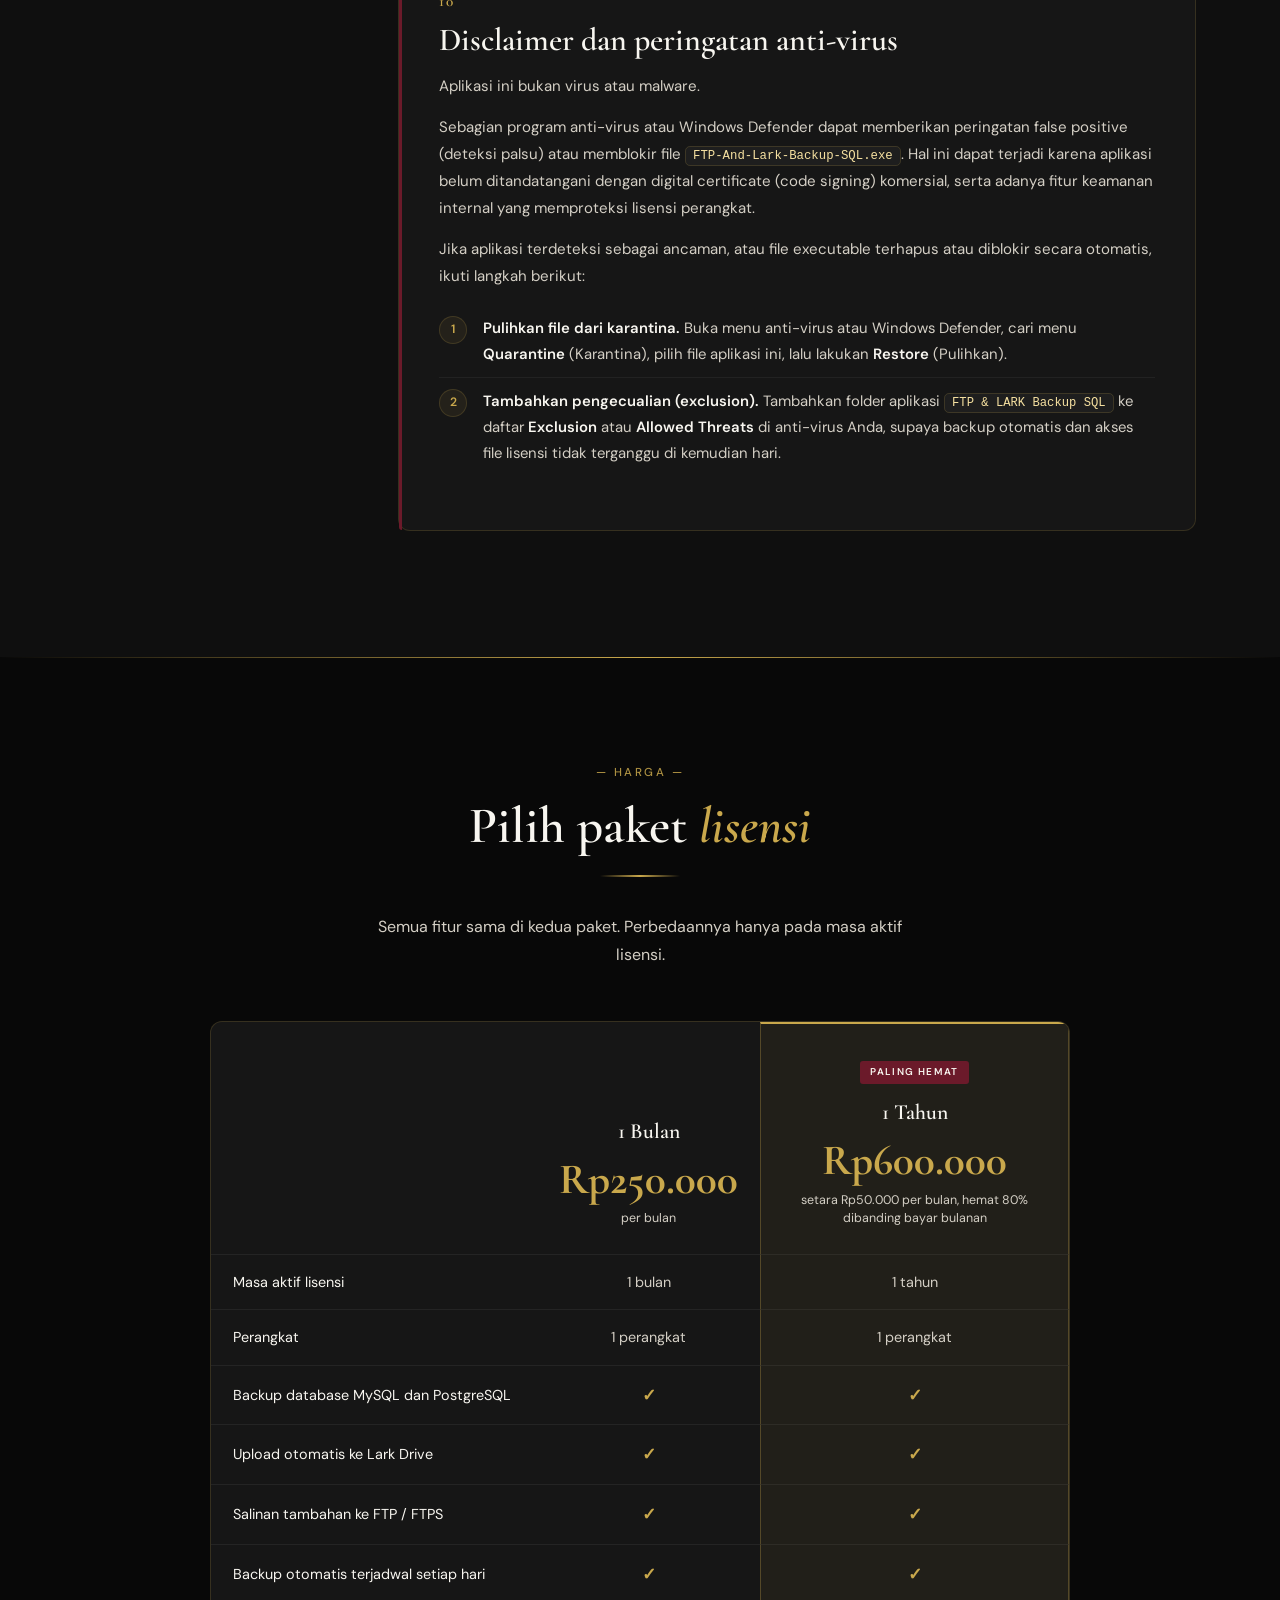
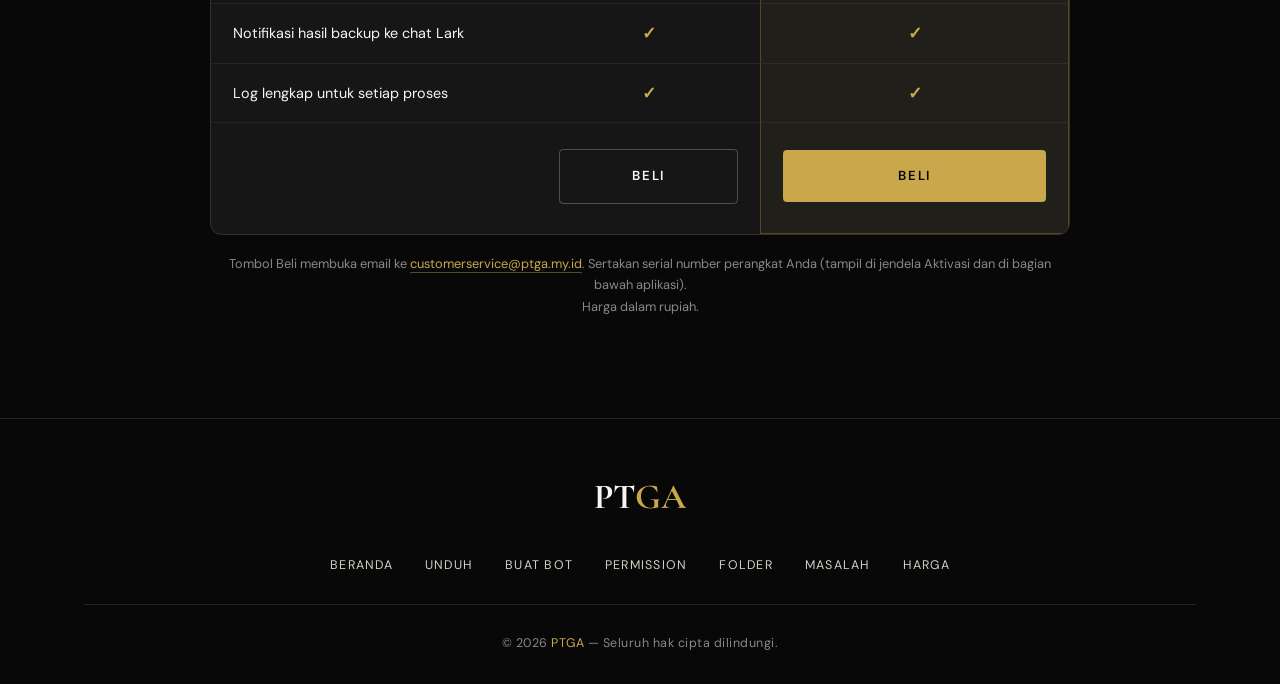
==== commit 15620d78: "add pricing" ====
--- a/FALBackup/index.html
+++ b/FALBackup/index.html
@@ -31,7 +31,42 @@
 .d-shot img{width:100%;height:auto}
 @media(max-width:1000px){.d-hero-grid{grid-template-columns:minmax(0,1fr);gap:40px}.d-hero h1{font-size:clamp(2.2rem,7vw,3.2rem)}}
 
-/* Bahasa: setiap teks punya dua span (id dan en), satu disembunyikan sesuai atribut lang di <html> */
+/* Navbar lebih rapat karena tautan bertambah */
+.nlinks{gap:24px}
+@media(max-width:1180px){.nlinks{gap:16px}.nlinks a{font-size:.72rem;letter-spacing:.07em}}
+.btn-g{border-color:rgba(201,168,76,.55);color:var(--gold)}
+.d-hero .hcta{gap:12px}
+.sr{position:absolute;width:1px;height:1px;overflow:hidden;clip:rect(0 0 0 0);white-space:nowrap}
+
+/* Pricing */
+#pricing{background:var(--black);position:relative;padding:100px 0;scroll-margin-top:60px}
+#pricing::before{content:'';position:absolute;top:0;left:0;right:0;height:1px;background:linear-gradient(90deg,transparent,var(--gold),transparent)}
+.pr-head{text-align:center;margin-bottom:52px}
+.pr-head .section-sub{margin:0 auto;text-align:center}
+.pw{border:1px solid var(--border);border-radius:var(--radius);background:var(--dark2);overflow-x:auto;max-width:860px;margin:0 auto}
+.ptable{width:100%;border-collapse:separate;border-spacing:0;min-width:600px}
+.ptable th,.ptable td{padding:15px 22px;text-align:center;border-top:1px solid rgba(255,255,255,.06);font-size:.9rem;color:var(--white2);vertical-align:middle}
+.ptable thead th{border-top:none;padding:34px 22px 26px;vertical-align:bottom}
+.ptable th:first-child,.ptable td:first-child{text-align:left;width:38%}
+.ptable tbody td:first-child{color:var(--white)}
+.ptable .hl{background:rgba(201,168,76,.06);border-left:1px solid rgba(201,168,76,.3);border-right:1px solid rgba(201,168,76,.3)}
+.ptable thead .hl{border-top:2px solid var(--gold)}
+.ptable tfoot td{padding:26px 22px 30px}
+.ptable tfoot .hl{border-bottom:1px solid rgba(201,168,76,.3)}
+.pbadge{display:inline-block;font-size:.62rem;letter-spacing:.14em;text-transform:uppercase;background:var(--maroon);color:var(--white);padding:3px 10px;border-radius:3px;margin-bottom:10px;font-weight:600}
+.pname{font-family:var(--fd);font-size:1.35rem;font-weight:600;color:var(--white);display:block;margin-bottom:6px}
+.pprice{font-family:var(--fd);font-size:2.7rem;font-weight:700;color:var(--gold);line-height:1.1;display:block}
+.psub{font-size:.78rem;color:var(--white2);display:block;margin-top:6px;line-height:1.5;font-weight:400}
+.ck{color:var(--gold);font-weight:700;font-size:1.05rem}
+.ptable .btn-p,.ptable .btn-o{width:100%;justify-content:center;padding:15px 18px}
+.pr-note{max-width:860px;margin:18px auto 0;font-size:.8rem;color:var(--gray);line-height:1.7;text-align:center}
+.pr-note a{color:var(--gold);border-bottom:1px solid rgba(201,168,76,.4)}
+@media(max-width:600px){#pricing{padding:64px 0}.pprice{font-size:2.2rem}.ptable th,.ptable td{padding:13px 14px}}
+
+/* Navbar lebih rapat karena tautan bertambah */.nlinks{gap:24px}@media(max-width:1180px){.nlinks{gap:16px}.nlinks a{font-size:.72rem;letter-spacing:.07em}}.btn-g{border-color:rgba(201,168,76,.55);color:var(--gold)}.d-hero .hcta{gap:12px}.sr{position:absolute;width:1px;height:1px;overflow:hidden;clip:rect(0 0 0 0);white-space:nowrap}/* Pricing */#pricing{background:var(--black);position:relative;padding:100px 0;scroll-margin-top:60px}#pricing::before{content:'';position:absolute;top:0;left:0;right:0;height:1px;background:linear-gradient(90deg,transparent,var(--gold),transparent)}.pr-head{text-align:center;margin-bottom:52px}.pr-head .section-sub{margin:0 auto;text-align:center}.pw{border:1px solid var(--border);border-radius:var(--radius);background:var(--dark2);overflow-x:auto;max-width:860px;margin:0 auto}
+.ptable{width:100%;border-collapse:separate;border-spacing:0;min-width:600px}.ptable th,.ptable td{padding:15px 22px;text-align:center;border-top:1px solid rgba(255,255,255,.06);font-size:.9rem;color:var(--white2);vertical-align:middle}.ptable thead th{border-top:none;padding:34px 22px 26px;vertical-align:bottom}.ptable th:first-child,.ptable td:first-child{text-align:left;width:38%}.ptable tbody td:first-child{color:var(--white)}.ptable .hl{background:rgba(201,168,76,.06);border-left:1px solid rgba(201,168,76,.3);border-right:1px solid rgba(201,168,76,.3)}.ptable thead .hl{border-top:2px solid var(--gold)}.ptable tfoot td{padding:26px 22px 30px}.ptable tfoot .hl{border-bottom:1px solid rgba(201,168,76,.3)}.pbadge{display:inline-block;font-size:.62rem;letter-spacing:.14em;text-transform:uppercase;background:var(--maroon);color:var(--white);padding:3px 10px;border-radius:3px;margin-bottom:10px;font-weight:600}.pname{font-family:var(--fd);font-size:1.35rem;font-weight:600;color:var(--white);display:block;margin-bottom:6px}.pprice{font-family:var(--fd);font-size:2.7rem;font-weight:700;color:var(--gold);line-height:1.1;display:block}.psub{font-size:.78rem;color:var(--white2);display:block;margin-top:6px;line-height:1.5;font-weight:400}.ck{color:var(--gold);font-weight:700;font-size:1.05rem}.ptable .btn-p,.ptable .btn-o{width:100%;justify-content:center;padding:15px 18px}.pr-note{max-width:860px;margin:18px auto 0;font-size:.8rem;color:var(--gray);line-height:1.7;text-align:center}.pr-note a{color:var(--gold);border-bottom:1px solid rgba(201,168,76,.4)}@media(max-width:600px){#pricing{padding:64px 0}.pprice{font-size:2.2rem}.ptable th,.ptable td{padding:13px 14px}}/* Navbar lebih rapat karena tautan bertambah */.nlinks{gap:24px}@media(max-width:1180px){.nlinks{gap:16px}.nlinks a{font-size:.72rem;letter-spacing:.07em}}.btn-g{border-color:rgba(201,168,76,.55);color:var(--gold)}.d-hero .hcta{gap:12px}.sr{position:absolute;width:1px;height:1px;overflow:hidden;clip:rect(0 0 0 0);white-space:nowrap}/* Pricing */#pricing{background:var(--black);position:relative;padding:100px 0;scroll-margin-top:60px}#pricing::before{content:'';position:absolute;top:0;left:0;right:0;height:1px;background:linear-gradient(90deg,transparent,var(--gold),transparent)}.pr-head{text-align:center;margin-bottom:52px}.pr-head .section-sub{margin:0 auto;text-align:center}.pw{border:1px solid var(--border);border-radius:var(--radius);background:var(--dark2);overflow-x:auto;max-width:860px;margin:0 auto}
+.ptable{width:100%;border-collapse:separate;border-spacing:0;min-width:600px}.ptable th,.ptable td{padding:15px 22px;text-align:center;border-top:1px solid rgba(255,255,255,.06);font-size:.9rem;color:var(--white2);vertical-align:middle}.ptable thead th{border-top:none;padding:34px 22px 26px;vertical-align:bottom}.ptable th:first-child,.ptable td:first-child{text-align:left;width:38%}.ptable tbody td:first-child{color:var(--white)}.ptable .hl{background:rgba(201,168,76,.06);border-left:1px solid rgba(201,168,76,.3);border-right:1px solid rgba(201,168,76,.3)}.ptable thead .hl{border-top:2px solid var(--gold)}.ptable tfoot td{padding:26px 22px 30px}.ptable tfoot .hl{border-bottom:1px solid rgba(201,168,76,.3)}.pbadge{display:inline-block;font-size:.62rem;letter-spacing:.14em;text-transform:uppercase;background:var(--maroon);color:var(--white);padding:3px 10px;border-radius:3px;margin-bottom:10px;font-weight:600}.pname{font-family:var(--fd);font-size:1.35rem;font-weight:600;color:var(--white);display:block;margin-bottom:6px}.pprice{font-family:var(--fd);font-size:2.7rem;font-weight:700;color:var(--gold);line-height:1.1;display:block}.psub{font-size:.78rem;color:var(--white2);display:block;margin-top:6px;line-height:1.5;font-weight:400}.ck{color:var(--gold);font-weight:700;font-size:1.05rem}.ptable .btn-p,.ptable .btn-o{width:100%;justify-content:center;padding:15px 18px}.pr-note{max-width:860px;margin:18px auto 0;font-size:.8rem;color:var(--gray);line-height:1.7;text-align:center}.pr-note a{color:var(--gold);border-bottom:1px solid rgba(201,168,76,.4)}@media(max-width:600px){#pricing{padding:64px 0}.pprice{font-size:2.2rem}.ptable th,.ptable td{padding:13px 14px}}/* Navbar lebih rapat karena tautan bertambah */.nlinks{gap:24px}@media(max-width:1180px){.nlinks{gap:16px}.nlinks a{font-size:.72rem;letter-spacing:.07em}}.btn-g{border-color:rgba(201,168,76,.55);color:var(--gold)}.d-hero .hcta{gap:12px}.sr{position:absolute;width:1px;height:1px;overflow:hidden;clip:rect(0 0 0 0);white-space:nowrap}/* Pricing */#pricing{background:var(--black);position:relative;padding:100px 0;scroll-margin-top:60px}#pricing::before{content:'';position:absolute;top:0;left:0;right:0;height:1px;background:linear-gradient(90deg,transparent,var(--gold),transparent)}.pr-head{text-align:center;margin-bottom:52px}.pr-head .section-sub{margin:0 auto;text-align:center}.pw{border:1px solid var(--border);border-radius:var(--radius);background:var(--dark2);overflow-x:auto;max-width:860px;margin:0 auto}
+.ptable{width:100%;border-collapse:separate;border-spacing:0;min-width:600px}.ptable th,.ptable td{padding:15px 22px;text-align:center;border-top:1px solid rgba(255,255,255,.06);font-size:.9rem;color:var(--white2);vertical-align:middle}.ptable thead th{border-top:none;padding:34px 22px 26px;vertical-align:bottom}.ptable th:first-child,.ptable td:first-child{text-align:left;width:38%}.ptable tbody td:first-child{color:var(--white)}.ptable .hl{background:rgba(201,168,76,.06);border-left:1px solid rgba(201,168,76,.3);border-right:1px solid rgba(201,168,76,.3)}.ptable thead .hl{border-top:2px solid var(--gold)}.ptable tfoot td{padding:26px 22px 30px}.ptable tfoot .hl{border-bottom:1px solid rgba(201,168,76,.3)}.pbadge{display:inline-block;font-size:.62rem;letter-spacing:.14em;text-transform:uppercase;background:var(--maroon);color:var(--white);padding:3px 10px;border-radius:3px;margin-bottom:10px;font-weight:600}.pname{font-family:var(--fd);font-size:1.35rem;font-weight:600;color:var(--white);display:block;margin-bottom:6px}.pprice{font-family:var(--fd);font-size:2.7rem;font-weight:700;color:var(--gold);line-height:1.1;display:block}.psub{font-size:.78rem;color:var(--white2);display:block;margin-top:6px;line-height:1.5;font-weight:400}.ck{color:var(--gold);font-weight:700;font-size:1.05rem}.ptable .btn-p,.ptable .btn-o{width:100%;justify-content:center;padding:15px 18px}.pr-note{max-width:860px;margin:18px auto 0;font-size:.8rem;color:var(--gray);line-height:1.7;text-align:center}.pr-note a{color:var(--gold);border-bottom:1px solid rgba(201,168,76,.4)}@media(max-width:600px){#pricing{padding:64px 0}.pprice{font-size:2.2rem}.ptable th,.ptable td{padding:13px 14px}}/* Bahasa: setiap teks punya dua span (id dan en), satu disembunyikan sesuai atribut lang di <html> */
 .id,.en{display:contents}
 html[lang="id"] .en,html[lang="en"] .id{display:none!important}
 .lb{font-family:var(--fb)}
@@ -127,6 +162,7 @@
 <a href="#folder">Folder</a>
 <a href="#aplikasi"><span class="id">Aplikasi</span><span class="en">App</span></a>
 <a href="#masalah"><span class="id">Masalah</span><span class="en">Troubleshooting</span></a>
+<a href="#pricing"><span class="id">Harga</span><span class="en">Pricing</span></a>
         <div class="lt"><button type="button" class="lb act" data-l="id" aria-label="Bahasa Indonesia">ID</button><button type="button" class="lb" data-l="en" aria-label="English">EN</button></div>
 </div>
 <button aria-label="Menu" class="hbg" id="hbg"><span></span><span></span><span></span></button>
@@ -140,8 +176,10 @@
 <a href="#folder">Folder</a>
 <a href="#aplikasi"><span class="id">Aplikasi</span><span class="en">App</span></a>
 <a href="#masalah"><span class="id">Masalah</span><span class="en">Troubleshooting</span></a>
+<a href="#pricing"><span class="id">Harga</span><span class="en">Pricing</span></a>
     <div class="lt"><button type="button" class="lb act" data-l="id" aria-label="Bahasa Indonesia">ID</button><button type="button" class="lb" data-l="en" aria-label="English">EN</button></div>
 </div>
+
 </nav>
 <header class="d-hero">
 <div class="orb o1"></div>
@@ -155,6 +193,7 @@
 <p class="hs"><span class="id">Panduan membuat aplikasi bot di Lark, memberi permission upload dan kirim pesan, membagikan folder Lark Drive ke grup yang berisi bot, lalu menghubungkannya ke aplikasi backup.</span><span class="en">A guide to creating a bot app in Lark, granting upload and messaging permissions, sharing a Lark Drive folder with the group that contains the bot, and connecting it to the backup application.</span></p>
 <div class="hcta">
 <a class="btn-p" href="https://github.com/dafaprasetya/FTP-LARK-Backup-SQL-Release/releases/tag/v1.1" rel="noopener" target="_blank"><span class="id">Unduh aplikasi v1.1</span><span class="en">Download app v1.1</span></a>
+<a class="btn-o btn-g" href="#pricing"><span class="id">Dapatkan lisensi</span><span class="en">Get a license</span></a>
 <a class="btn-o" href="#bot"><span class="id">Mulai dari langkah 1</span><span class="en">Start at step 1</span></a>
 </div>
 </div>
@@ -360,6 +399,15 @@
 </div>
 </div>
 </main>
+<section id="pricing"><div class="container"><div class="pr-head"><span class="tag"><span class="id">Harga</span><span class="en">Pricing</span></span><h2 class="section-title"><span class="id">Pilih paket <em style='font-style:italic;color:var(--gold)'>lisensi</em></span><span class="en">Choose a <em style='font-style:italic;color:var(--gold)'>license</em> plan</span></h2><div class="gold-line center"></div><p class="section-sub"><span class="id">Semua fitur sama di kedua paket. Perbedaannya hanya pada masa aktif lisensi.</span><span class="en">Both plans include every feature. The only difference is how long the license stays active.</span></p></div><div class="pw"><table class="ptable"><thead><tr><th><span class="sr"><span class="id">Fitur</span><span class="en">Features</span></span></th><th><span class="pname"><span class="id">1 Bulan</span><span class="en">1 Month</span></span><span class="pprice"><span class="id">Rp250.000</span><span class="en">$14</span></span><span class="psub"><span class="id">per bulan</span><span class="en">per month</span></span></th><th class="hl"><span class="pbadge"><span class="id">Paling hemat</span><span class="en">Best value</span></span><span class="pname"><span class="id">1 Tahun</span><span class="en">1 Year</span></span><span class="pprice"><span class="id">Rp600.000</span><span class="en">$33</span></span><span class="psub"><span class="id">setara Rp50.000 per bulan, hemat 80% dibanding bayar bulanan</span><span class="en">about $2.8 per month, 80% less than paying monthly</span></span></th></tr></thead><tbody><tr><td><span class="id">Masa aktif lisensi</span><span class="en">License duration</span></td><td><span class="id">1 bulan</span><span class="en">1 month</span></td><td class="hl"><span class="id">1 tahun</span><span class="en">1 year</span></td></tr>
+<tr><td><span class="id">Perangkat</span><span class="en">Devices</span></td><td><span class="id">1 perangkat</span><span class="en">1 device</span></td><td class="hl"><span class="id">1 perangkat</span><span class="en">1 device</span></td></tr>
+<tr><td><span class="id">Backup database MySQL dan PostgreSQL</span><span class="en">MySQL and PostgreSQL database backup</span></td><td><span class="ck" aria-hidden="true">&#10003;</span><span class="sr"><span class="id">Termasuk</span><span class="en">Included</span></span></td><td class="hl"><span class="ck" aria-hidden="true">&#10003;</span><span class="sr"><span class="id">Termasuk</span><span class="en">Included</span></span></td></tr>
+<tr><td><span class="id">Upload otomatis ke Lark Drive</span><span class="en">Automatic upload to Lark Drive</span></td><td><span class="ck" aria-hidden="true">&#10003;</span><span class="sr"><span class="id">Termasuk</span><span class="en">Included</span></span></td><td class="hl"><span class="ck" aria-hidden="true">&#10003;</span><span class="sr"><span class="id">Termasuk</span><span class="en">Included</span></span></td></tr>
+<tr><td><span class="id">Salinan tambahan ke FTP / FTPS</span><span class="en">Extra copy to FTP / FTPS</span></td><td><span class="ck" aria-hidden="true">&#10003;</span><span class="sr"><span class="id">Termasuk</span><span class="en">Included</span></span></td><td class="hl"><span class="ck" aria-hidden="true">&#10003;</span><span class="sr"><span class="id">Termasuk</span><span class="en">Included</span></span></td></tr>
+<tr><td><span class="id">Backup otomatis terjadwal setiap hari</span><span class="en">Scheduled automatic daily backup</span></td><td><span class="ck" aria-hidden="true">&#10003;</span><span class="sr"><span class="id">Termasuk</span><span class="en">Included</span></span></td><td class="hl"><span class="ck" aria-hidden="true">&#10003;</span><span class="sr"><span class="id">Termasuk</span><span class="en">Included</span></span></td></tr>
+<tr><td><span class="id">Notifikasi hasil backup ke chat Lark</span><span class="en">Backup result notifications to Lark chat</span></td><td><span class="ck" aria-hidden="true">&#10003;</span><span class="sr"><span class="id">Termasuk</span><span class="en">Included</span></span></td><td class="hl"><span class="ck" aria-hidden="true">&#10003;</span><span class="sr"><span class="id">Termasuk</span><span class="en">Included</span></span></td></tr>
+<tr><td><span class="id">Log lengkap untuk setiap proses</span><span class="en">Full log for every run</span></td><td><span class="ck" aria-hidden="true">&#10003;</span><span class="sr"><span class="id">Termasuk</span><span class="en">Included</span></span></td><td class="hl"><span class="ck" aria-hidden="true">&#10003;</span><span class="sr"><span class="id">Termasuk</span><span class="en">Included</span></span></td></tr></tbody><tfoot><tr><td></td><td><a class="btn-o buy" data-plan="month" href="mailto:customerservice@ptga.my.id"><span class="id">Beli</span><span class="en">Buy</span></a></td><td class="hl"><a class="btn-p buy" data-plan="year" href="mailto:customerservice@ptga.my.id"><span class="id">Beli</span><span class="en">Buy</span></a></td></tr></tfoot></table></div>
+<p class="pr-note"><span class="id">Tombol Beli membuka email ke <a href="mailto:customerservice@ptga.my.id">customerservice@ptga.my.id</a>. Sertakan serial number perangkat Anda (tampil di jendela Aktivasi dan di bagian bawah aplikasi).</span><span class="en">The Buy button opens an email to <a href="mailto:customerservice@ptga.my.id">customerservice@ptga.my.id</a>. Include your device serial number (shown in the Activation window and at the bottom of the app).</span><br><span class="id">Harga dalam rupiah.</span><span class="en">Prices in USD are approximate, converted at about Rp18,050 per US dollar (October 2026), and may vary with the exchange rate.</span></p></div></section>
 <footer id="footer">
 <div class="container">
 <div class="fi">
@@ -371,6 +419,7 @@
 <a href="#permission"><span class="id">Permission</span><span class="en">Permissions</span></a>
 <a href="#folder">Folder</a>
 <a href="#masalah"><span class="id">Masalah</span><span class="en">Troubleshooting</span></a>
+<a href="#pricing"><span class="id">Harga</span><span class="en">Pricing</span></a>
 </nav>
 <div class="fdiv"></div>
 <p class="fcopy">© <span id="yr"></span> <span style="color:var(--gold)">PTGA</span> — <span class="id">Seluruh hak cipta dilindungi.</span><span class="en">All rights reserved.</span></p>
@@ -400,7 +449,59 @@
     en:{t:'Lark Bot Setup Documentation – SQL Backup to Lark Drive & FTP | PTGA',
         d:'A guide to creating a Lark bot, setting permissions, sharing a Lark Drive folder with a group, and connecting it to the SQL Backup to Lark Drive & FTP app.'}
   };
+  var MAIL = {
+    id:{subject:'Pembelian lisensi FTP & LARK Backup SQL - ', plan:{month:'1 bulan',year:'1 tahun'},
+        body:'Halo PTGA,\r\n\r\nSaya ingin membeli lisensi FTP & LARK Backup SQL paket {plan}.\r\n\r\nNama:\r\nPerusahaan:\r\nSerial number perangkat:\r\n'},
+    en:{subject:'FTP & LARK Backup SQL license purchase - ', plan:{month:'1 month',year:'1 year'},
+        body:'Hello PTGA,\r\n\r\nI would like to buy the FTP & LARK Backup SQL license, {plan} plan.\r\n\r\nName:\r\nCompany:\r\nDevice serial number:\r\n'}
+  };
+  function setBuyLinks(l){
+    document.querySelectorAll('a.buy').forEach(function(a){
+      var m = MAIL[l], p = m.plan[a.getAttribute('data-plan')];
+      a.href = 'mailto:customerservice@ptga.my.id?subject=' + encodeURIComponent(m.subject + p) + '&body=' + encodeURIComponent(m.body.replace('{plan}', p));
+    });
+  }
+  var MAIL = {
+    id:{subject:'Pembelian lisensi FTP & LARK Backup SQL - ', plan:{month:'1 bulan',year:'1 tahun'},
+        body:'Halo PTGA,\r\n\r\nSaya ingin membeli lisensi FTP & LARK Backup SQL paket {plan}.\r\n\r\nNama:\r\nPerusahaan:\r\nSerial number perangkat:\r\n'},
+    en:{subject:'FTP & LARK Backup SQL license purchase - ', plan:{month:'1 month',year:'1 year'},
+        body:'Hello PTGA,\r\n\r\nI would like to buy the FTP & LARK Backup SQL license, {plan} plan.\r\n\r\nName:\r\nCompany:\r\nDevice serial number:\r\n'}
+  };
+  function setBuyLinks(l){
+    document.querySelectorAll('a.buy').forEach(function(a){
+      var m = MAIL[l], p = m.plan[a.getAttribute('data-plan')];
+      a.href = 'mailto:customerservice@ptga.my.id?subject=' + encodeURIComponent(m.subject + p) + '&body=' + encodeURIComponent(m.body.replace('{plan}', p));
+    });
+  }
+  var MAIL = {
+    id:{subject:'Pembelian lisensi FTP & LARK Backup SQL - ', plan:{month:'1 bulan',year:'1 tahun'},
+        body:'Halo PTGA,\r\n\r\nSaya ingin membeli lisensi FTP & LARK Backup SQL paket {plan}.\r\n\r\nNama:\r\nPerusahaan:\r\nSerial number perangkat:\r\n'},
+    en:{subject:'FTP & LARK Backup SQL license purchase - ', plan:{month:'1 month',year:'1 year'},
+        body:'Hello PTGA,\r\n\r\nI would like to buy the FTP & LARK Backup SQL license, {plan} plan.\r\n\r\nName:\r\nCompany:\r\nDevice serial number:\r\n'}
+  };
+  function setBuyLinks(l){
+    document.querySelectorAll('a.buy').forEach(function(a){
+      var m = MAIL[l], p = m.plan[a.getAttribute('data-plan')];
+      a.href = 'mailto:customerservice@ptga.my.id?subject=' + encodeURIComponent(m.subject + p) + '&body=' + encodeURIComponent(m.body.replace('{plan}', p));
+    });
+  }
+  var MAIL = {
+    id:{subject:'Pembelian lisensi FTP & LARK Backup SQL - ', plan:{month:'1 bulan',year:'1 tahun'},
+        body:'Halo PTGA,\r\n\r\nSaya ingin membeli lisensi FTP & LARK Backup SQL paket {plan}.\r\n\r\nNama:\r\nPerusahaan:\r\nSerial number perangkat:\r\n'},
+    en:{subject:'FTP & LARK Backup SQL license purchase - ', plan:{month:'1 month',year:'1 year'},
+        body:'Hello PTGA,\r\n\r\nI would like to buy the FTP & LARK Backup SQL license, {plan} plan.\r\n\r\nName:\r\nCompany:\r\nDevice serial number:\r\n'}
+  };
+  function setBuyLinks(l){
+    document.querySelectorAll('a.buy').forEach(function(a){
+      var m = MAIL[l], p = m.plan[a.getAttribute('data-plan')];
+      a.href = 'mailto:customerservice@ptga.my.id?subject=' + encodeURIComponent(m.subject + p) + '&body=' + encodeURIComponent(m.body.replace('{plan}', p));
+    });
+  }
   function setLang(l){
+    setBuyLinks(l);
+    setBuyLinks(l);
+    setBuyLinks(l);
+    setBuyLinks(l);
     document.documentElement.lang = l;
     document.title = META[l].t;
     var md = document.querySelector('meta[name="description"]'); if (md) md.setAttribute('content', META[l].d);
